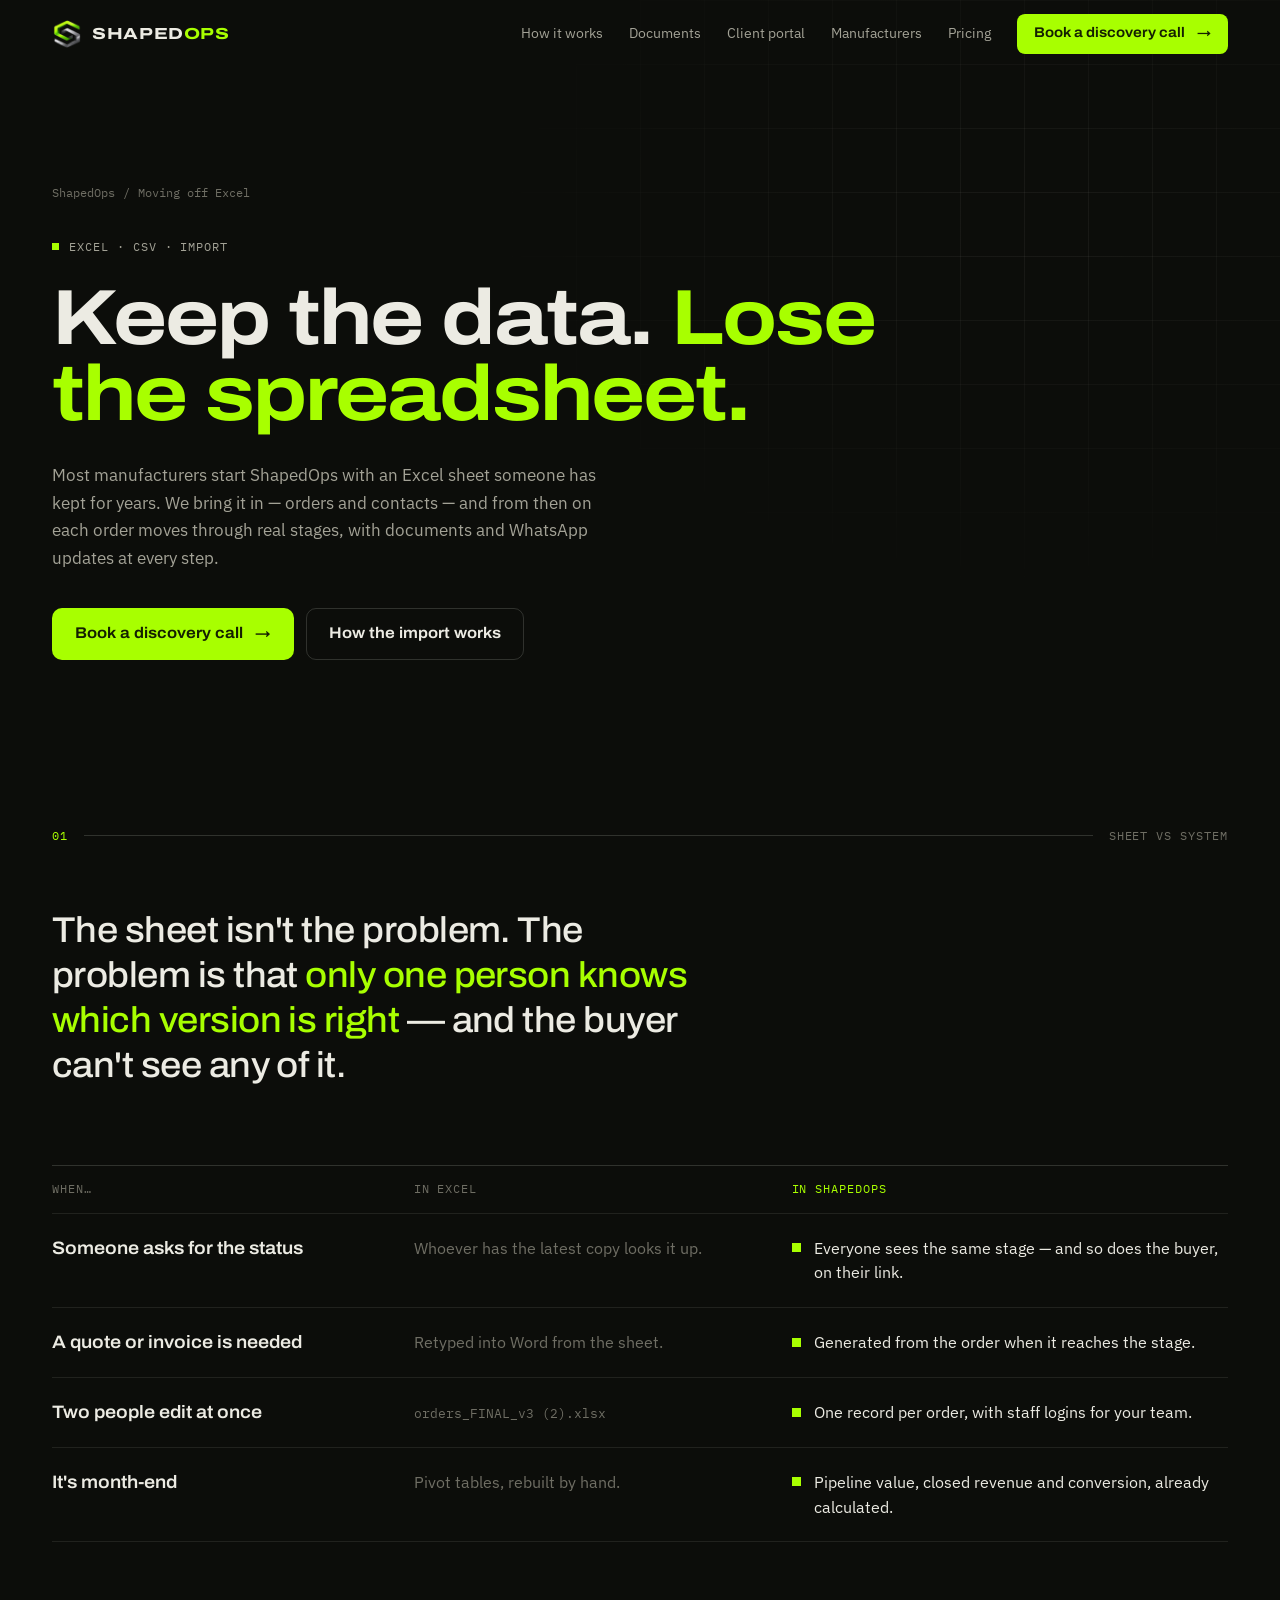
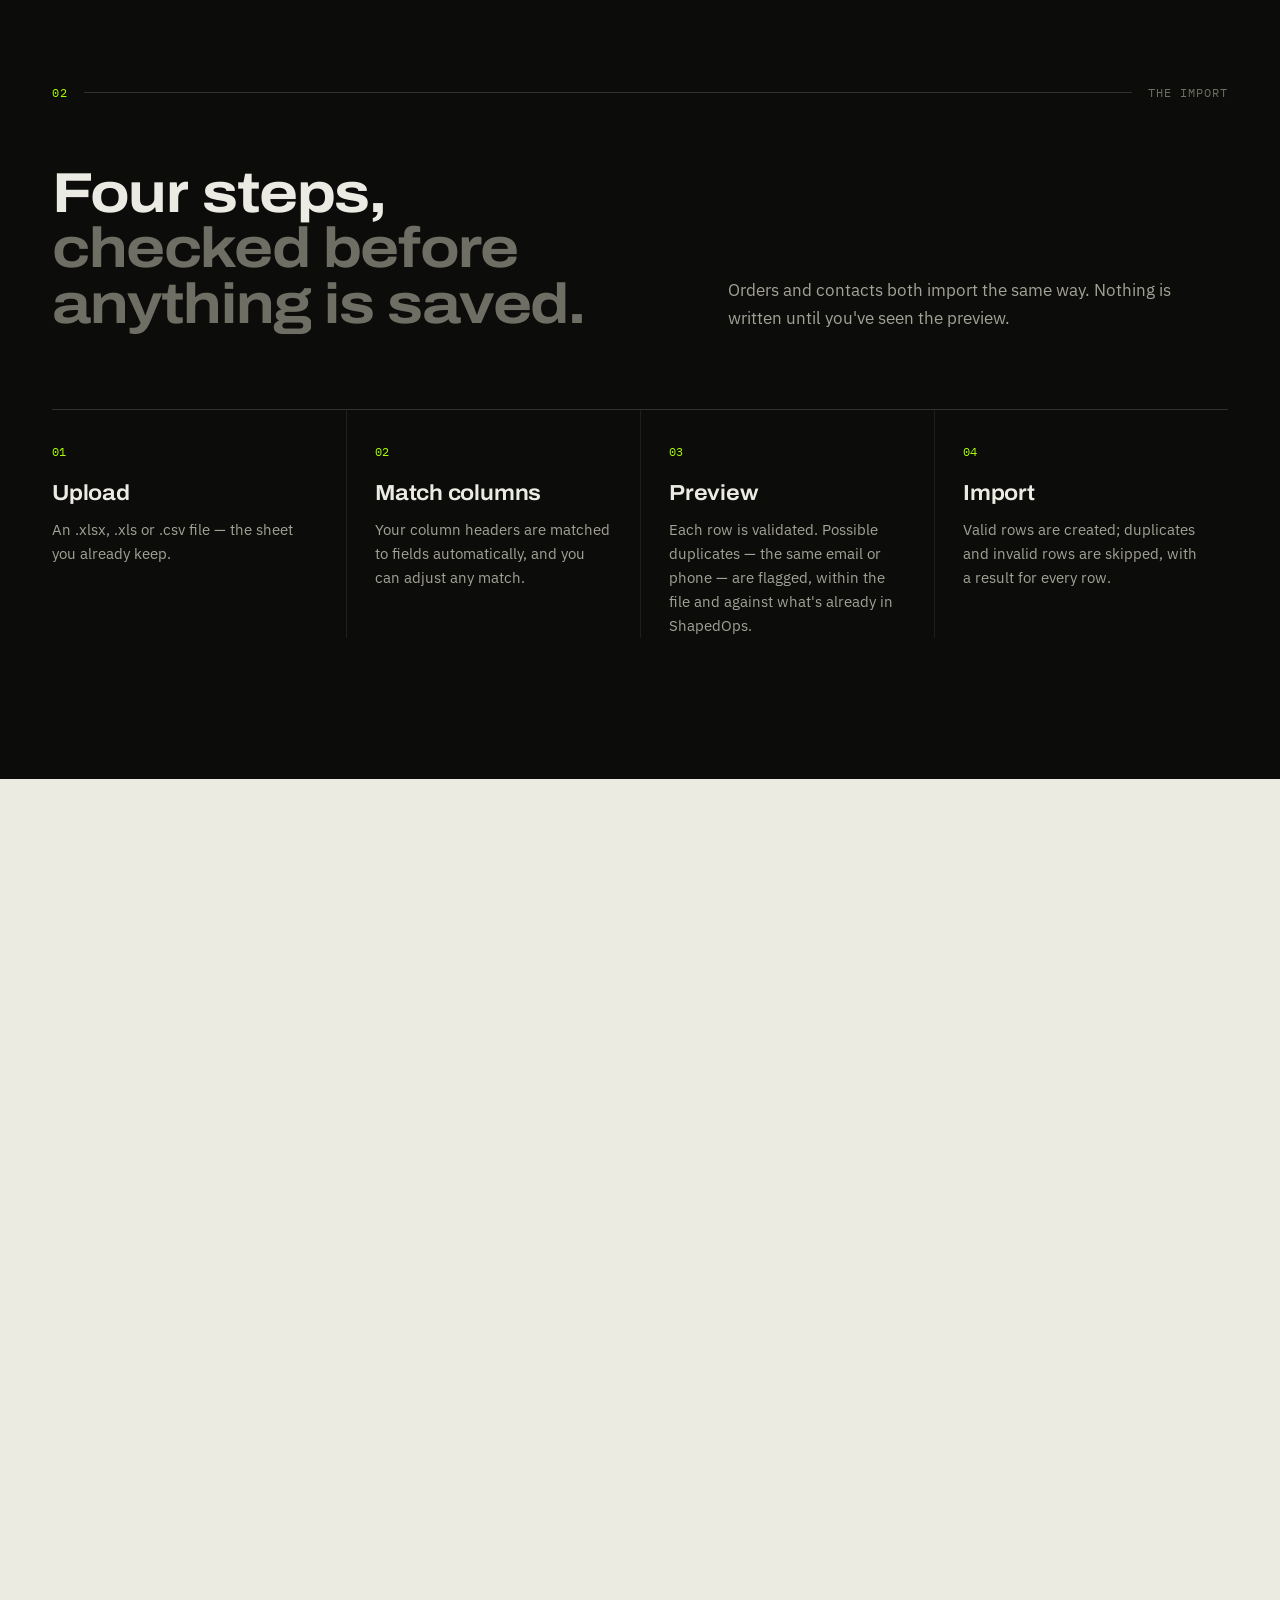
==== excel-order-tracking/index.html @ 148c75d2 "Add logistics, WhatsApp updates, payment reminders and Excel pages - Four new indexable pages built " ====
<!DOCTYPE html>
<html lang="en">
<head>
<meta charset="utf-8">
<meta name="viewport" content="width=device-width, initial-scale=1">
<title>Replace Your Excel Order Tracking Sheet | ShapedOps</title>
<meta name="description" content="Import your Excel or CSV order sheet: columns matched to fields, duplicates flagged before anything is saved, and every order tracked through to payment.">
<link rel="canonical" href="https://www.shapedops.com/excel-order-tracking">
<meta name="theme-color" content="#0c0d0a">
<meta property="og:site_name" content="ShapedOps">
<meta property="og:title" content="Keep the data. Lose the spreadsheet.">
<meta property="og:description" content="Import your Excel or CSV order sheet: columns matched to fields, duplicates flagged before anything is saved, and every order tracked through to payment.">
<meta property="og:image" content="https://www.shapedops.com/shapedops-og.jpg">
<meta property="og:image:width" content="1200">
<meta property="og:image:height" content="630">
<meta property="og:image:alt" content="ShapedOps: every order, enquiry to payment, on one line — a conveyor carrying orders through seven stages">
<meta property="og:url" content="https://www.shapedops.com/excel-order-tracking">
<meta property="og:type" content="website">
<meta name="twitter:card" content="summary_large_image">
<meta name="twitter:title" content="Keep the data. Lose the spreadsheet.">
<meta name="twitter:description" content="Import your Excel or CSV order sheet: columns matched to fields, duplicates flagged before anything is saved, and every order tracked through to payment.">
<meta name="twitter:image" content="https://www.shapedops.com/shapedops-og.jpg">
<link rel="icon" href="/shapedops-icon.png" type="image/png">
<link rel="apple-touch-icon" href="/shapedops-icon.png">

<script>document.documentElement.classList.add("js");setTimeout(function(){if(!window.__so)document.documentElement.classList.remove("js")},4000);</script>

<link rel="preconnect" href="https://fonts.googleapis.com">
<link rel="preconnect" href="https://fonts.gstatic.com" crossorigin>
<link rel="stylesheet" href="https://fonts.googleapis.com/css2?family=Archivo:wdth,wght@62..125,400..800&family=IBM+Plex+Mono:wght@400;500&family=IBM+Plex+Sans:wght@400;500;600&display=swap">
<link rel="stylesheet" href="/assets/css/site.css">

<script type="application/ld+json">
{
  "@context": "https://schema.org",
  "@graph": [
    {
      "@type": "BreadcrumbList",
      "itemListElement": [
        {
          "@type": "ListItem",
          "position": 1,
          "name": "ShapedOps",
          "item": "https://www.shapedops.com/"
        },
        {
          "@type": "ListItem",
          "position": 2,
          "name": "Moving off Excel",
          "item": "https://www.shapedops.com/excel-order-tracking"
        }
      ]
    },
    {
      "@type": "WebPage",
      "@id": "https://www.shapedops.com/excel-order-tracking#webpage",
      "url": "https://www.shapedops.com/excel-order-tracking",
      "name": "Replace Your Excel Order Tracking Sheet",
      "description": "Import your Excel or CSV order sheet: columns matched to fields, duplicates flagged before anything is saved, and every order tracked through to payment.",
      "about": {
        "@id": "https://www.shapedops.com/#software"
      },
      "publisher": {
        "@id": "https://www.ashlyticss.com/#organization"
      }
    },
    {
      "@type": "FAQPage",
      "@id": "https://www.shapedops.com/excel-order-tracking#faq",
      "mainEntity": [
        {
          "@type": "Question",
          "name": "Which file types can we import?",
          "acceptedAnswer": {
            "@type": "Answer",
            "text": "Excel (.xlsx and .xls) and CSV files. Both orders and contacts can be imported."
          }
        },
        {
          "@type": "Question",
          "name": "What happens to duplicate rows?",
          "acceptedAnswer": {
            "@type": "Answer",
            "text": "Rows with the same email or phone number — within the file or as a record already in ShapedOps — are flagged in the preview and skipped on import, so you start clean."
          }
        },
        {
          "@type": "Question",
          "name": "Do our column names have to match?",
          "acceptedAnswer": {
            "@type": "Answer",
            "text": "No. Column headers are matched to fields automatically where they line up, and you can change any match before previewing."
          }
        },
        {
          "@type": "Question",
          "name": "Can we still use Excel for anything?",
          "acceptedAnswer": {
            "@type": "Answer",
            "text": "Yes. ShapedOps isn't an accounting package, so your books can stay where they are, and owners can export data whenever they need it."
          }
        },
        {
          "@type": "Question",
          "name": "Who does the import?",
          "acceptedAnswer": {
            "@type": "Answer",
            "text": "We do it with you during implementation, along with setting up your stages, letterhead and custom fields."
          }
        }
      ]
    }
  ]
}
</script>

<script defer src="/assets/js/site.js"></script>
</head>
<body>
<a class="skip-link" href="#main">Skip to content</a>

<header class="site-header" id="top">
  <div class="wrap">
    <a class="brand" href="/" aria-label="ShapedOps home">
      <img src="/shapedops-icon.png" alt="" width="30" height="30">
      <span class="brand-word">SHAPED<b>OPS</b></span>
    </a>
    <nav class="nav" aria-label="Primary">
      <a href="/#flow">How it works</a>
      <a href="/#documents">Documents</a>
      <a href="/#clients" class="nav-hide-md">Client portal</a>
      <a href="/manufacturers">Manufacturers</a>
      <a href="/#pricing">Pricing</a>
      <a class="btn btn-sm" href="/#access">Book a discovery call <span class="arr" aria-hidden="true">→</span></a>
    </nav>
    <button class="menu-btn" type="button" aria-label="Open menu" aria-expanded="false" aria-controls="mobile-menu"><span></span><span></span><span></span></button>
  </div>
</header>
<nav class="mobile-menu" id="mobile-menu" aria-label="Mobile">
  <a href="/#flow">How it works</a>
  <a href="/#documents">Documents</a>
  <a href="/#clients">Client portal</a>
  <a href="/manufacturers">Manufacturers</a>
  <a href="/#pricing">Pricing</a>
  <a class="btn" href="/#access">Book a discovery call <span class="arr" aria-hidden="true">→</span></a>
</nav>

<main id="main">

<section class="page-hero" aria-labelledby="p-title">
  <div class="wrap">
    <nav class="crumbs" aria-label="Breadcrumb"><a href="/">ShapedOps</a><span aria-hidden="true">/</span>Moving off Excel</nav>
    <p class="kicker">Excel · CSV · import</p>
    <h1 id="p-title" class="split">Keep the data. <span class="mark">Lose the spreadsheet.</span></h1>
    <p class="lede reveal d1">Most manufacturers start ShapedOps with an Excel sheet someone has kept for years. We bring it in — orders and contacts — and from then on each order moves through real stages, with documents and WhatsApp updates at every step.</p>
    <div class="hero-ctas reveal d2">
      <a class="btn" href="/#access">Book a discovery call <span class="arr" aria-hidden="true">→</span></a>
      <a class="btn btn-ghost" href="#import">How the import works</a>
    </div>
  </div>
</section>

<section class="section" aria-labelledby="p-cmp" style="padding-top:clamp(40px,6vw,80px)">
  <div class="wrap">
    <div class="sec-label"><span class="n">01</span><span class="rule"></span><span class="tag">Sheet vs system</span></div>
    <h2 id="p-cmp" class="sr-only">An Excel order sheet compared with ShapedOps</h2>
    <p class="quote-pain reveal">The sheet isn't the problem. The problem is that <em>only one person knows which version is right</em> — and the buyer can't see any of it.</p>
    <div class="compare" role="table" aria-label="Excel compared with ShapedOps">
      <div class="cmp-row cmp-head" role="row"><span role="columnheader">When…</span><span role="columnheader">In Excel</span><span role="columnheader">In ShapedOps</span></div>
      <div class="cmp-row reveal" role="row"><b role="rowheader">Someone asks for the status</b><span role="cell">Whoever has the latest copy looks it up.</span><span role="cell">Everyone sees the same stage — and so does the buyer, on their link.</span></div>
      <div class="cmp-row reveal" role="row"><b role="rowheader">A quote or invoice is needed</b><span role="cell">Retyped into Word from the sheet.</span><span role="cell">Generated from the order when it reaches the stage.</span></div>
      <div class="cmp-row reveal" role="row"><b role="rowheader">Two people edit at once</b><span role="cell"><em>orders_FINAL_v3 (2).xlsx</em></span><span role="cell">One record per order, with staff logins for your team.</span></div>
      <div class="cmp-row reveal" role="row"><b role="rowheader">It's month-end</b><span role="cell">Pivot tables, rebuilt by hand.</span><span role="cell">Pipeline value, closed revenue and conversion, already calculated.</span></div>
    </div>
  </div>
</section>

<section class="section defer-render" id="import" aria-labelledby="p-import" style="padding-top:0">
  <div class="wrap">
    <div class="sec-label"><span class="n">02</span><span class="rule"></span><span class="tag">The import</span></div>
    <div class="section-head">
      <h2 id="p-import" class="split">Four steps, <span class="soft">checked before anything is saved.</span></h2>
      <p class="lede reveal">Orders and contacts both import the same way. Nothing is written until you've seen the preview.</p>
    </div>
    <div class="steps4">
      <div class="step4 reveal"><span class="n">01</span><h3>Upload</h3><p>An .xlsx, .xls or .csv file — the sheet you already keep.</p></div>
      <div class="step4 reveal d1"><span class="n">02</span><h3>Match columns</h3><p>Your column headers are matched to fields automatically, and you can adjust any match.</p></div>
      <div class="step4 reveal d2"><span class="n">03</span><h3>Preview</h3><p>Each row is validated. Possible duplicates — the same email or phone — are flagged, within the file and against what's already in ShapedOps.</p></div>
      <div class="step4 reveal d3"><span class="n">04</span><h3>Import</h3><p>Valid rows are created; duplicates and invalid rows are skipped, with a result for every row.</p></div>
    </div>
  </div>
</section>

<section class="section paper defer-render" aria-labelledby="p-after">
  <div class="wrap">
    <div class="sec-label"><span class="n">03</span><span class="rule"></span><span class="tag">After the import</span></div>
    <div class="section-head">
      <h2 id="p-after" class="split">Your columns become fields. <span class="soft">Your rows become orders.</span></h2>
      <p class="lede reveal">Whatever your sheet tracked that ShapedOps doesn't have out of the box becomes a custom field, set up with you during implementation.</p>
    </div>
    <div class="record-grid">
      <div class="reveal">
        <p class="kicker">Columns that become fields</p>
        <div class="chips paper-chips">
          <span class="chip">Heat no.</span><span class="chip">Material grade</span><span class="chip">Drawing rev.</span>
          <span class="chip">Buyer PO no.</span><span class="chip">Transporter</span><span class="chip">Vehicle no.</span>
        </div>
        <p class="doc-note">Examples from manufacturing sheets. <a class="link-arrow" href="/manufacturers">ShapedOps for manufacturers <span aria-hidden="true">→</span></a></p>
      </div>
      <div class="reveal d1">
        <p class="kicker">What each order gets</p>
        <ul class="doclist">
          <li><b>A stage</b><span>enquiry to payment</span></li>
          <li><b>Documents</b><span>issued at the right stage</span></li>
          <li><b>WhatsApp updates</b><span>to your buyer</span></li>
          <li><b>A tracking link</b><span>no app, no login</span></li>
        </ul>
      </div>
    </div>
  </div>
</section>

<!-- FAQ -->
<section class="section defer-render" id="faq" aria-labelledby="p-faq" style="padding-top:0">
  <div class="wrap">
    <div class="sec-label"><span class="n">04</span><span class="rule"></span><span class="tag">Questions</span></div>
    <div class="section-head">
      <h2 id="p-faq" class="split">Questions about moving off Excel.</h2>
      <p class="lede reveal">Something else? Message us on WhatsApp at +91 90998 67128.</p>
    </div>
    <div class="faq">
      <details><summary>Which file types can we import?<span class="pm" aria-hidden="true"></span></summary><div class="ans">Excel (.xlsx and .xls) and CSV files. Both orders and contacts can be imported.</div></details>
      <details><summary>What happens to duplicate rows?<span class="pm" aria-hidden="true"></span></summary><div class="ans">Rows with the same email or phone number — within the file or as a record already in ShapedOps — are flagged in the preview and skipped on import, so you start clean.</div></details>
      <details><summary>Do our column names have to match?<span class="pm" aria-hidden="true"></span></summary><div class="ans">No. Column headers are matched to fields automatically where they line up, and you can change any match before previewing.</div></details>
      <details><summary>Can we still use Excel for anything?<span class="pm" aria-hidden="true"></span></summary><div class="ans">Yes. ShapedOps isn't an accounting package, so your books can stay where they are, and owners can export data whenever they need it.</div></details>
      <details><summary>Who does the import?<span class="pm" aria-hidden="true"></span></summary><div class="ans">We do it with you during implementation, along with setting up your stages, letterhead and custom fields.</div></details>
    </div>
  </div>
</section>

<section class="section defer-render" aria-labelledby="p-cta" style="padding-top:0">
  <div class="wrap">
    <div class="cta-band reveal">
      <div>
        <p class="kicker">Early access</p>
        <h2 id="p-cta">Tell us how your orders <span class="mark">run today.</span></h2>
        <p class="body-muted">A discovery call, then a written proposal and fixed quote within 2–3 business days. Priced as an implementation, not per seat.</p>
      </div>
      <div class="cta-band-actions">
        <a class="btn" href="/#access">Book a discovery call <span class="arr" aria-hidden="true">→</span></a>
        <a class="btn btn-ghost" href="/#get-quote">Get a quote</a>
        <a class="link-arrow" href="https://wa.me/919099867128" target="_blank" rel="noopener noreferrer">WhatsApp +91 90998 67128 <span aria-hidden="true">↗</span></a>
      </div>
    </div>
  </div>
</section>

</main>

<footer class="site-footer defer-render">
  <div class="wrap">
    <div class="foot-grid">
      <div class="foot-about">
        <a class="brand" href="/" aria-label="ShapedOps home"><img src="/shapedops-icon.png" alt="" width="30" height="30"><span class="brand-word">SHAPED<b>OPS</b></span></a>
        <p>The order-to-cash system for manufacturers, foundries and traders. Built and run by Ashlyticss in Ahmedabad.</p>
      </div>
      <div>
        <h4>Product</h4>
        <ul>
          <li><a href="/#flow">How an order moves</a></li>
          <li><a href="/#documents">Documents</a></li>
          <li><a href="/#clients">Client portal</a></li>
          <li><a href="/#pricing">Pricing</a></li>
          <li><a href="/#faq">FAQ</a></li>
        </ul>
      </div>
      <div>
        <h4>Solutions</h4>
        <ul>
          <li><a href="/whatsapp-order-updates">WhatsApp order updates</a></li>
          <li><a href="/payment-reminders">Payment reminders</a></li>
          <li><a href="/excel-order-tracking">Moving off Excel</a></li>
        </ul>
      </div>
      <div>
        <h4>Industries</h4>
        <ul>
          <li><a href="/manufacturers">Manufacturers &amp; foundries</a></li>
          <li><a href="/manufacturers">Machine shops &amp; fabricators</a></li>
          <li><a href="/logistics">Logistics &amp; freight</a></li>
        </ul>
      </div>
      <div>
        <h4>Contact</h4>
        <ul>
          <li><a href="https://wa.me/919099867128" target="_blank" rel="noopener noreferrer">WhatsApp +91 90998 67128</a></li>
          <li><a href="mailto:ashlyticss@gmail.com">ashlyticss@gmail.com</a></li>
          <li><a href="https://www.linkedin.com/company/ashlyticss/" target="_blank" rel="noopener noreferrer">LinkedIn</a></li>
          <li><a href="https://www.instagram.com/ashlytics.co" target="_blank" rel="noopener noreferrer">Instagram</a></li>
        </ul>
      </div>
    </div>
    <div class="foot-bottom">
      <span>© 2026 ShapedOps by Ashlyticss · Ahmedabad, Gujarat, India</span>
      <a href="https://www.ashlyticss.com" target="_blank" rel="noopener">Powered by Ashlyticss ↗</a>
    </div>
  </div>
</footer>
</body>
</html>
---- assets/css/site.css ----
/* ShapedOps — shared stylesheet (home + manufacturers + 404) */

:root {
  --ink: #0c0d0a;
  --ink-1: #111310;
  --ink-2: #171914;
  --ink-3: #20231c;
  --line: rgba(236, 238, 226, 0.09);
  --line-2: rgba(236, 238, 226, 0.16);
  --text: #ecebe3;
  --muted: #a3a296;
  --faint: #6f6e64;

  --lime: #a8ff00;
  --lime-2: #c6ff5c;
  --lime-deep: #5c7a00;
  --lime-ink: #142000;
  --lime-wash: rgba(168, 255, 0, 0.08);

  --paper: #ecebe2;
  --paper-2: #e1dfd3;
  --paper-3: #d4d1c3;
  --paper-ink: #17180f;
  --paper-muted: #5c5b50;
  --paper-line: rgba(23, 24, 15, 0.12);

  --kraft: #b99a6b;
  --warn: #ff8f6b;

  --wa-bg: #0b141a;
  --wa-bar: #1f2c34;
  --wa-in: #202c33;
  --wa-out: #005c4b;
  --wa-tick: #53bdeb;

  --f-display: "Archivo", "Helvetica Neue", Arial, sans-serif;
  --f-body: "IBM Plex Sans", "Helvetica Neue", Arial, sans-serif;
  --f-mono: "IBM Plex Mono", ui-monospace, "SFMono-Regular", Menlo, monospace;

  --ease: cubic-bezier(0.2, 0.7, 0.1, 1);
  --ease-out: cubic-bezier(0.16, 1, 0.3, 1);
  --radius: 14px;
  --wrap: 1240px;
  --gutter: 32px;
  --header-h: 68px;
}

*, *::before, *::after { box-sizing: border-box; }

html {
  -webkit-text-size-adjust: 100%;
  scroll-padding-top: calc(var(--header-h) + 16px);
}
@media (prefers-reduced-motion: no-preference) {
  /* enabled after load (site.js) so deep links jump instead of gliding
     through every scroll-driven scene on the way down */
  html.smooth { scroll-behavior: smooth; }
}

body {
  margin: 0;
  background: var(--ink);
  color: var(--text);
  font-family: var(--f-body);
  font-size: 16px;
  line-height: 1.6;
  -webkit-font-smoothing: antialiased;
  -moz-osx-font-smoothing: grayscale;
  overflow-x: hidden;
}

img, svg, canvas { display: block; max-width: 100%; }
a { color: inherit; text-decoration: none; }
button { font: inherit; color: inherit; }
::selection { background: var(--lime); color: var(--lime-ink); }

:focus-visible { outline: 2px solid var(--lime); outline-offset: 3px; border-radius: 4px; }

.sr-only {
  position: absolute; width: 1px; height: 1px; padding: 0; margin: -1px;
  overflow: hidden; clip: rect(0 0 0 0); white-space: nowrap; border: 0;
}

.skip-link {
  position: absolute; left: 16px; top: -60px; z-index: 200;
  background: var(--lime); color: var(--lime-ink); padding: 10px 16px; border-radius: 8px;
  font-weight: 600; transition: top 0.2s ease;
}
.skip-link:focus { top: 12px; }

.wrap { max-width: var(--wrap); margin: 0 auto; padding: 0 var(--gutter); }

/* ---------------------------------------------------------------- type */

.display, h1, h2 {
  font-family: var(--f-display);
  font-stretch: 116%;
  font-weight: 700;
  letter-spacing: -0.025em;
  line-height: 0.98;
  margin: 0;
  text-wrap: balance;
}
h1 { font-size: clamp(42px, 6.1vw, 88px); }
h2 { font-size: clamp(34px, 4.4vw, 62px); }
h3 {
  font-family: var(--f-display);
  font-stretch: 108%;
  font-weight: 650;
  font-size: clamp(20px, 1.7vw, 24px);
  letter-spacing: -0.01em;
  line-height: 1.15;
  margin: 0;
}
h1 .soft, h2 .soft { color: var(--faint); }
h1 .mark, h2 .mark { color: var(--lime); }

p { margin: 0; }
.lede { font-size: clamp(17px, 1.35vw, 20px); line-height: 1.6; color: var(--muted); max-width: 58ch; }
.body-muted { color: var(--muted); }

.mono, .kicker {
  font-family: var(--f-mono);
  font-size: 12px;
  letter-spacing: 0.08em;
  text-transform: uppercase;
}
.kicker { display: inline-flex; align-items: center; gap: 10px; color: var(--muted); }
.kicker::before { content: ""; width: 7px; height: 7px; background: var(--lime); flex: none; }

/* spec-sheet section label: 02 ─── HOW AN ORDER MOVES */
.sec-label {
  display: grid;
  grid-template-columns: auto 1fr auto;
  align-items: center;
  gap: 16px;
  font-family: var(--f-mono);
  font-size: 12px;
  letter-spacing: 0.08em;
  text-transform: uppercase;
  color: var(--muted);
  margin-bottom: clamp(36px, 5vw, 64px);
}
.sec-label .n { color: var(--lime); }
.sec-label .rule { height: 1px; background: var(--line-2); }
.sec-label .tag { color: var(--faint); }

/* ------------------------------------------------------------- buttons */

.btn {
  --bg: var(--lime);
  --fg: var(--lime-ink);
  position: relative;
  display: inline-flex; align-items: center; gap: 12px;
  height: 52px; padding: 0 22px;
  border-radius: 10px;
  border: 1px solid transparent;
  background: var(--bg); color: var(--fg);
  font-family: var(--f-display); font-stretch: 108%; font-weight: 650; font-size: 15.5px; letter-spacing: 0;
  cursor: pointer; white-space: nowrap;
  transition: transform 0.35s var(--ease-out), background 0.25s ease, border-color 0.25s ease, color 0.25s ease;
}
.btn .arr { display: inline-block; transition: transform 0.35s var(--ease-out); }
.btn:hover .arr { transform: translateX(4px); }
.btn:hover { background: var(--lime-2); }
.btn:active { transform: translateY(1px); }
.btn[disabled] { opacity: 0.6; cursor: progress; }

.btn-ghost {
  --bg: transparent; --fg: var(--text);
  border-color: var(--line-2);
}
.btn-ghost:hover { background: rgba(236, 238, 226, 0.05); border-color: rgba(236, 238, 226, 0.3); }

.btn-sm { height: 40px; padding: 0 16px; font-size: 14px; border-radius: 8px; }

.link-arrow {
  display: inline-flex; align-items: center; gap: 8px;
  font-family: var(--f-mono); font-size: 13px; letter-spacing: 0.02em; color: var(--lime-2);
  border-bottom: 1px solid rgba(198, 255, 92, 0.35); padding-bottom: 3px;
  transition: border-color 0.25s ease, gap 0.3s var(--ease-out);
}
.link-arrow:hover { border-color: var(--lime); gap: 12px; }

/* -------------------------------------------------------------- header */

.site-header {
  position: fixed; inset: 0 0 auto 0; z-index: 100;
  height: var(--header-h);
  transition: background 0.35s ease, border-color 0.35s ease, backdrop-filter 0.35s ease;
  border-bottom: 1px solid transparent;
}
.site-header.scrolled {
  background: rgba(12, 13, 10, 0.78);
  -webkit-backdrop-filter: saturate(140%) blur(14px);
  backdrop-filter: saturate(140%) blur(14px);
  border-color: var(--line);
}
.site-header .wrap { height: 100%; display: flex; align-items: center; gap: 28px; }

.brand { display: inline-flex; align-items: center; gap: 10px; flex: none; }
.brand img { width: 30px; height: 30px; }
.brand-word {
  font-family: var(--f-display); font-stretch: 125%; font-weight: 750; font-size: 16px; letter-spacing: 0.04em;
}
.brand-word b { font-weight: 750; color: var(--lime); }

.nav { display: flex; align-items: center; gap: 26px; margin-left: auto; }
.nav a:not(.btn) {
  font-size: 14px; color: var(--muted); transition: color 0.2s ease; position: relative;
}
.nav a:not(.btn):hover, .nav a:not(.btn)[aria-current="page"] { color: var(--text); }

.menu-btn {
  display: none; margin-left: auto;
  width: 44px; height: 44px; border-radius: 10px; border: 1px solid var(--line-2);
  background: transparent; cursor: pointer; position: relative;
}
.menu-btn span {
  position: absolute; left: 12px; right: 12px; height: 1.5px; background: var(--text);
  transition: transform 0.35s var(--ease-out), opacity 0.2s ease;
}
.menu-btn span:nth-child(1) { top: 16px; }
.menu-btn span:nth-child(2) { top: 21px; }
.menu-btn span:nth-child(3) { top: 26px; }
.menu-open .menu-btn span:nth-child(1) { transform: translateY(5px) rotate(45deg); }
.menu-open .menu-btn span:nth-child(2) { opacity: 0; }
.menu-open .menu-btn span:nth-child(3) { transform: translateY(-5px) rotate(-45deg); }

.mobile-menu {
  position: fixed; inset: var(--header-h) 0 0 0; z-index: 99;
  background: var(--ink);
  padding: 28px var(--gutter) 40px;
  display: flex; flex-direction: column; gap: 4px;
  opacity: 0; visibility: hidden; transform: translateY(-8px);
  transition: opacity 0.3s ease, transform 0.4s var(--ease-out), visibility 0s linear 0.4s;
}
.menu-open .mobile-menu { opacity: 1; visibility: visible; transform: none; transition-delay: 0s; }
.mobile-menu a:not(.btn) {
  font-family: var(--f-display); font-stretch: 112%; font-weight: 650; font-size: 30px;
  padding: 12px 0; border-bottom: 1px solid var(--line);
}
.mobile-menu .btn { margin-top: 28px; justify-content: center; }
.menu-open { overflow: hidden; }

/* ---------------------------------------------------------------- hero */

.hero {
  position: relative;
  min-height: max(760px, 100svh);
  padding-top: calc(var(--header-h) + clamp(40px, 7vh, 88px));
  overflow: hidden;
  isolation: isolate;
}
.hero-canvas {
  position: absolute; inset: 0; z-index: -1;
  width: 100%; height: 100%;
  opacity: 0; transition: opacity 1.4s ease;
}
.hero-canvas.ready { opacity: 1; }
/* drafting grid behind the scene */
.hero::before {
  content: ""; position: absolute; inset: 0; z-index: -2;
  background-image:
    linear-gradient(var(--line) 1px, transparent 1px),
    linear-gradient(90deg, var(--line) 1px, transparent 1px);
  background-size: 64px 64px;
  -webkit-mask-image: radial-gradient(ellipse 70% 60% at 70% 70%, #000 10%, transparent 75%);
  mask-image: radial-gradient(ellipse 70% 60% at 70% 70%, #000 10%, transparent 75%);
  opacity: 0.55;
}
/* legibility scrim: left + bottom fade into page */
.hero::after {
  content: ""; position: absolute; inset: 0; z-index: -1; pointer-events: none;
  background:
    linear-gradient(90deg, rgba(12,13,10,0.92) 0%, rgba(12,13,10,0.55) 34%, rgba(12,13,10,0) 58%),
    linear-gradient(0deg, var(--ink) 0%, rgba(12,13,10,0) 22%);
}
.hero-copy { position: relative; max-width: 700px; padding-bottom: 150px; }
.hero h1 { font-size: clamp(42px, 5.1vw, 76px); }
.hero .kicker { margin-bottom: 28px; }
.hero h1 { margin-bottom: 28px; }
.hero .lede { margin-bottom: 38px; max-width: 50ch; }
.hero-ctas { display: flex; flex-wrap: wrap; gap: 12px; }
.hero-meta {
  margin-top: 30px; display: flex; flex-wrap: wrap; gap: 8px 22px;
  font-family: var(--f-mono); font-size: 12px; color: var(--faint); letter-spacing: 0.04em;
}
.hero-meta span { display: inline-flex; align-items: center; gap: 8px; }
.hero-meta span::before { content: ""; width: 5px; height: 5px; border-radius: 50%; background: var(--lime); box-shadow: 0 0 0 3px rgba(168,255,0,0.14); }

/* stage legend pinned to hero bottom — mirrors the 3D stations */
.hero-legend {
  position: absolute; left: 0; right: 0; bottom: 28px;
}
.hero-legend ol {
  list-style: none; margin: 0; padding: 18px 0 0;
  display: grid; grid-template-columns: repeat(7, 1fr); gap: 12px;
  border-top: 1px solid var(--line);
}
.hero-legend li { font-family: var(--f-mono); font-size: 11px; letter-spacing: 0.06em; text-transform: uppercase; color: var(--faint); transition: color 0.4s ease; }
.hero-legend li b { display: block; color: var(--muted); font-weight: 500; margin-bottom: 4px; transition: color 0.4s ease; }
.hero-legend li.hit, .hero-legend li.hit b { color: var(--lime); }
.hero-legend .doc-flag { color: var(--lime-deep); }

.no-webgl .hero-canvas { display: none; }
.hero.gl-ready::before { opacity: 0; transition: opacity 1.2s ease; }

/* ------------------------------------------------------------ sections */

.section { position: relative; padding: clamp(96px, 11vw, 160px) 0; }
/* Sections below the hero skip layout and paint until they come near the
   screen, which keeps the first load light on phones. Not used on the pinned
   scroll scenes (#today, #documents), whose pieces need to paint outside
   their box. "auto" remembers each section's real height once rendered. */
.defer-render { content-visibility: auto; contain-intrinsic-size: auto 1400px; }
.section-tight { padding: clamp(72px, 8vw, 112px) 0; }
.section-head { display: grid; grid-template-columns: 1.1fr 0.9fr; gap: clamp(28px, 5vw, 80px); align-items: end; margin-bottom: clamp(48px, 6vw, 88px); }
.section-head .lede { justify-self: end; }

/* ------------------------------------------------- today: scattered → one */

.scatter { height: 260vh; padding: 0; }
.scatter-stick { position: sticky; top: 0; height: 100vh; display: flex; align-items: center; overflow: hidden; }
.scatter-stick > .wrap, .docs-stick > .wrap { width: 100%; }
.scatter-grid { display: grid; grid-template-columns: 0.9fr 1.1fr; gap: 40px; align-items: center; width: 100%; }
.scatter-copy { position: relative; min-height: 360px; }
.scatter-copy .state { position: absolute; inset: 0 0 auto 0; transition: opacity 0.6s ease, transform 0.7s var(--ease-out); }
.scatter-copy .state.after { opacity: 0; transform: translateY(18px); pointer-events: none; }
.scatter.is-after .scatter-copy .state.before { opacity: 0; transform: translateY(-18px); pointer-events: none; }
.scatter.is-after .scatter-copy .state.after { opacity: 1; transform: none; pointer-events: auto; }
.scatter-copy h2 { margin: 18px 0 22px; }
.scatter-copy ul { list-style: none; padding: 0; margin: 26px 0 0; display: grid; gap: 10px; }
.scatter-copy li { display: grid; grid-template-columns: 34px 1fr; font-size: 15.5px; color: var(--muted); }
.scatter-copy li span { font-family: var(--f-mono); font-size: 12px; color: var(--faint); padding-top: 3px; }

.scatter-stage { position: relative; height: min(620px, 72vh); perspective: 1400px; perspective-origin: 50% 40%; }
.scatter-stage .piece {
  position: absolute; left: 50%; top: 50%;
  transform-style: preserve-3d;
  will-change: transform, opacity;
  box-shadow: 0 30px 60px -20px rgba(0,0,0,0.65), 0 2px 0 rgba(255,255,255,0.02) inset;
}

/* register page */
.p-register {
  width: 300px; height: 360px; margin: -180px 0 0 -150px;
  background:
    repeating-linear-gradient(0deg, transparent 0 27px, rgba(40,90,170,0.28) 27px 28px),
    #eeeadb;
  border-radius: 3px; padding: 22px 20px 20px 46px; color: #203a78;
  font-family: var(--f-mono); font-size: 12.5px; line-height: 28px;
}
.p-register::before { content: ""; position: absolute; top: 0; bottom: 0; left: 34px; width: 1px; background: rgba(200,60,60,0.55); }
.p-register .rh { font-weight: 500; color: #1a2c5c; border-bottom: 1.5px solid rgba(32,58,120,0.4); margin-bottom: 0; }
.p-register s { color: rgba(32,58,120,0.55); }
.p-register em { font-style: normal; color: #b0302a; }

/* excel */
.p-excel { width: 340px; margin: -110px 0 0 -170px; background: #fff; border-radius: 4px; overflow: hidden; font-family: Calibri, "Segoe UI", Arial, sans-serif; font-size: 12px; color: #222; }
.p-excel .xl-bar { background: #1d6f42; color: #fff; padding: 6px 10px; font-size: 11px; display: flex; justify-content: space-between; }
.p-excel table { width: 100%; border-collapse: collapse; }
.p-excel th, .p-excel td { border: 1px solid #d9d9d9; padding: 5px 7px; text-align: left; white-space: nowrap; }
.p-excel th { background: #f2f2f2; font-weight: 600; color: #444; }
.p-excel td.red { background: #ffc7ce; color: #9c0006; }
.p-excel td.yel { background: #ffeb9c; color: #9c5700; }

/* whatsapp group */
.p-wa { width: 272px; margin: -170px 0 0 -136px; background: var(--wa-bg); border-radius: 14px; overflow: hidden; font-size: 12.5px; color: #e9edef; }
.p-wa .wa-head { background: var(--wa-bar); padding: 10px 12px; display: flex; gap: 10px; align-items: center; }
.p-wa .wa-av { width: 30px; height: 30px; border-radius: 50%; background: #3b4a54; display: grid; place-items: center; font-size: 11px; color: #cfd8dc; }
.p-wa .wa-name { font-weight: 600; font-size: 13px; }
.p-wa .wa-sub { font-size: 11px; color: #8696a0; }
.p-wa .wa-body { padding: 10px; display: grid; gap: 6px; }
.p-wa .m { max-width: 82%; padding: 6px 9px 5px; border-radius: 8px; background: var(--wa-in); line-height: 1.35; }
.p-wa .m i { display: block; font-style: normal; font-size: 11px; font-weight: 600; margin-bottom: 1px; }
.p-wa .m.me { justify-self: end; background: var(--wa-out); }
.p-wa .m .t { display: block; text-align: right; font-size: 10px; color: rgba(233,237,239,0.55); margin-top: 1px; }

/* sticky note */
.p-note { width: 180px; height: 170px; margin: -85px 0 0 -90px; background: #f5dd62; color: #3a2f05; padding: 18px 16px; font-family: "Segoe Print", "Bradley Hand", "Comic Sans MS", cursive; font-size: 16px; line-height: 1.35; border-radius: 2px; }

/* calculator tape / tally slip */
.p-slip { width: 190px; margin: -130px 0 0 -95px; background: #f7f6f0; color: #333; padding: 16px 14px 22px; font-family: var(--f-mono); font-size: 11.5px; line-height: 1.7; border-radius: 2px;
  -webkit-mask: linear-gradient(#000, #000) top / 100% calc(100% - 8px) no-repeat, radial-gradient(circle 5px at 50% 100%, transparent 98%, #000) bottom / 12px 8px repeat-x;
          mask: linear-gradient(#000, #000) top / 100% calc(100% - 8px) no-repeat, radial-gradient(circle 5px at 50% 100%, transparent 98%, #000) bottom / 12px 8px repeat-x; }
.p-slip .row { display: flex; justify-content: space-between; }
.p-slip hr { border: 0; border-top: 1px dashed #aaa; margin: 6px 0; }

/* the one ShapedOps order card that replaces everything */
.p-order {
  width: 380px; margin: -150px 0 0 -190px;
  background: var(--ink-2); border: 1px solid var(--line-2); border-radius: 16px;
  padding: 20px; color: var(--text);
  box-shadow: 0 40px 90px -30px rgba(0,0,0,0.8), 0 0 0 1px rgba(168,255,0,0.08), 0 0 60px -10px rgba(168,255,0,0.12);
}
.order-top { display: flex; justify-content: space-between; align-items: flex-start; gap: 12px; }
.order-id { font-family: var(--f-mono); font-size: 11.5px; color: var(--faint); letter-spacing: 0.04em; }
.order-client { font-family: var(--f-display); font-stretch: 108%; font-weight: 650; font-size: 19px; margin-top: 4px; }
.order-item { font-size: 13px; color: var(--muted); margin-top: 2px; }
.stage-pill { font-family: var(--f-mono); font-size: 11px; letter-spacing: 0.04em; padding: 5px 9px; border-radius: 999px; background: var(--lime-wash); color: var(--lime-2); border: 1px solid rgba(168,255,0,0.22); white-space: nowrap; }
.order-rail { display: grid; grid-template-columns: repeat(7, 1fr); gap: 4px; margin: 18px 0 16px; }
.order-rail i { height: 4px; border-radius: 2px; background: var(--ink-3); }
.order-rail i.on { background: var(--lime); }
.order-facts { display: grid; grid-template-columns: 1fr 1fr; gap: 10px 16px; font-size: 12.5px; }
.order-facts div { display: flex; justify-content: space-between; gap: 8px; border-top: 1px solid var(--line); padding-top: 8px; color: var(--muted); }
.order-facts b { color: var(--text); font-weight: 500; }
.order-facts .ok { color: var(--lime-2); }

/* ------------------------------------------------------------ flow story */

.flow-grid { display: grid; grid-template-columns: 0.82fr 1.18fr; gap: clamp(32px, 5vw, 84px); align-items: start; }
.flow-steps { list-style: none; margin: 0; padding: 0; counter-reset: s; }
.flow-step {
  min-height: 62vh;
  padding: 26px 0 0;
  border-top: 1px solid var(--line);
  display: grid; grid-template-columns: 56px 1fr; column-gap: 10px;
  opacity: 0.32;
  transition: opacity 0.5s ease;
}
.flow-step:last-child { min-height: 50vh; }
.flow-step.active { opacity: 1; }
.flow-step .num { font-family: var(--f-mono); font-size: 13px; color: var(--faint); padding-top: 6px; transition: color 0.4s ease; }
.flow-step.active .num { color: var(--lime); }
.flow-step h3 { font-size: clamp(24px, 2.3vw, 32px); margin-bottom: 14px; }
.flow-step p { color: var(--muted); font-size: 16px; max-width: 42ch; }
.flow-step .auto {
  margin-top: 18px; display: flex; flex-wrap: wrap; gap: 8px;
}
.flow-step .auto span {
  font-family: var(--f-mono); font-size: 11.5px; color: var(--lime-2); letter-spacing: 0.02em;
  border: 1px solid rgba(168,255,0,0.22); background: rgba(168,255,0,0.05); padding: 5px 9px; border-radius: 6px;
}

.flow-sticky { position: sticky; top: calc(var(--header-h) + 5vh); }

/* product window */
.app {
  position: relative;
  background: var(--ink-1);
  border: 1px solid var(--line-2);
  border-radius: 16px;
  overflow: hidden;
  box-shadow: 0 50px 120px -40px rgba(0,0,0,0.9), 0 0 0 1px rgba(0,0,0,0.4);
  font-size: 13px;
}
.app-bar { height: 40px; display: flex; align-items: center; gap: 8px; padding: 0 14px; border-bottom: 1px solid var(--line); background: var(--ink-2); }
.app-bar .dots { display: flex; gap: 6px; }
.app-bar .dots i { width: 10px; height: 10px; border-radius: 50%; background: var(--ink-3); }
.app-bar .crumb { margin-left: 10px; font-family: var(--f-mono); font-size: 11.5px; color: var(--faint); }
.app-bar .crumb b { color: var(--muted); font-weight: 500; }
.app-body { display: grid; grid-template-columns: 52px 1fr; min-height: 470px; }
.app-side { border-right: 1px solid var(--line); padding: 14px 0; display: flex; flex-direction: column; align-items: center; gap: 14px; }
.app-side i { width: 22px; height: 22px; border-radius: 6px; background: var(--ink-3); }
.app-side i.on { background: rgba(168,255,0,0.18); box-shadow: inset 0 0 0 1px rgba(168,255,0,0.35); }
.app-main { padding: 20px 22px 22px; display: grid; gap: 18px; align-content: start; }

.deal-head { display: flex; justify-content: space-between; align-items: flex-start; gap: 14px; }
.deal-title { font-family: var(--f-display); font-stretch: 108%; font-weight: 650; font-size: 20px; line-height: 1.2; }
.deal-sub { color: var(--muted); font-size: 12.5px; margin-top: 4px; }
.deal-amt { font-family: var(--f-mono); font-size: 15px; color: var(--text); text-align: right; }
.deal-amt small { display: block; font-size: 11px; color: var(--faint); margin-top: 2px; }

.rail { position: relative; }
.rail-track { display: grid; grid-template-columns: repeat(7, 1fr); gap: 4px; }
.rail-track .seg { height: 6px; border-radius: 3px; background: var(--ink-3); position: relative; overflow: hidden; }
.rail-track .seg::after { content: ""; position: absolute; inset: 0; background: var(--lime); transform: scaleX(0); transform-origin: left; transition: transform 0.6s var(--ease-out); }
.rail-track .seg.done::after { transform: scaleX(1); }
.rail-labels { display: grid; grid-template-columns: repeat(7, 1fr); gap: 4px; margin-top: 8px; }
.rail-labels span { font-family: var(--f-mono); font-size: 9.5px; letter-spacing: 0.02em; color: var(--faint); line-height: 1.3; transition: color 0.4s ease; }
.rail-labels span.cur { color: var(--lime-2); }
.rail-labels span.done { color: var(--muted); }

.app-cols { display: grid; grid-template-columns: 1fr 1fr; gap: 14px; }
.panel { border: 1px solid var(--line); border-radius: 10px; background: rgba(255,255,255,0.012); }
.panel-h { display: flex; justify-content: space-between; align-items: center; padding: 10px 12px; border-bottom: 1px solid var(--line); font-family: var(--f-mono); font-size: 10.5px; letter-spacing: 0.08em; text-transform: uppercase; color: var(--faint); }
.panel-b { padding: 8px; display: grid; gap: 6px; min-height: 180px; align-content: start; }

.row {
  display: grid; grid-template-columns: 26px 1fr auto; align-items: center; gap: 10px;
  padding: 8px 8px; border-radius: 8px; background: var(--ink-2); border: 1px solid var(--line);
  animation: rowIn 0.6s var(--ease-out) both;
}
.row .ic { width: 26px; height: 30px; border-radius: 3px; background: var(--paper); position: relative; }
.row .ic::before { content: ""; position: absolute; left: 5px; right: 5px; top: 7px; height: 2px; background: var(--paper-3); box-shadow: 0 5px 0 var(--paper-3), 0 10px 0 var(--paper-3); }
.row .ic.wa { background: #1f6f55; border-radius: 50%; width: 26px; height: 26px; }
.row .ic.wa::before { left: 7px; right: 7px; top: 8px; height: 10px; border-radius: 3px; background: rgba(255,255,255,0.85); box-shadow: none; }
.row .ic.pay { background: var(--lime); border-radius: 6px; height: 26px; }
.row .ic.pay::before { left: 6px; right: 6px; top: 11px; height: 4px; background: var(--lime-ink); box-shadow: none; border-radius: 2px; }
.row .ic.link { background: var(--ink-3); border-radius: 6px; height: 26px; box-shadow: inset 0 0 0 1px var(--line-2); }
.row .ic.link::before { left: 7px; right: 7px; top: 12px; height: 2px; background: var(--lime-2); box-shadow: none; }
.row .tt { font-size: 12.5px; line-height: 1.3; }
.row .tt small { display: block; color: var(--faint); font-size: 11px; }
.row .st { font-family: var(--f-mono); font-size: 10.5px; color: var(--lime-2); }
.row .st.pend { color: var(--kraft); }
.row .st.warn { color: var(--warn); }
@keyframes rowIn { from { opacity: 0; transform: translateY(10px) scale(0.98); } to { opacity: 1; transform: none; } }

.panel-empty { font-family: var(--f-mono); font-size: 11px; color: var(--faint); padding: 10px 6px; }

/* whatsapp toast that slides over the app */
.wa-toast {
  position: absolute; right: 16px; bottom: 16px; width: min(330px, 78%);
  background: var(--wa-bg); border: 1px solid rgba(255,255,255,0.06); border-radius: 14px; padding: 12px;
  box-shadow: 0 30px 60px -20px rgba(0,0,0,0.85);
  transform: translateY(24px); opacity: 0; transition: transform 0.6s var(--ease-out), opacity 0.4s ease;
  pointer-events: none;
}
.wa-toast.show { transform: none; opacity: 1; }
.wa-toast .to { font-family: var(--f-mono); font-size: 10.5px; color: #8696a0; margin-bottom: 8px; display: flex; justify-content: space-between; }
.wa-toast .bub { background: var(--wa-out); color: #e9edef; border-radius: 8px 8px 2px 8px; padding: 8px 10px 6px; font-size: 12.5px; line-height: 1.4; }
.wa-toast .bub .t { display: block; text-align: right; font-size: 10px; color: rgba(233,237,239,0.6); margin-top: 3px; }
.wa-toast .bub .t b { color: var(--wa-tick); font-weight: 400; }

/* ------------------------------------------------------- documents (paper) */

.paper {
  background: var(--paper);
  color: var(--paper-ink);
  --muted: var(--paper-muted);
  --faint: #8a887b;
  --line: var(--paper-line);
  --line-2: rgba(23, 24, 15, 0.2);
}
.paper .sec-label .n { color: var(--lime-deep); }
.paper .kicker::before { background: var(--paper-ink); }
.paper h2 .soft { color: #9a988b; }
.paper .btn-ghost { --fg: var(--paper-ink); }

.docs { height: 230vh; padding: 0; }
.docs-stick { position: sticky; top: 0; height: 100vh; display: flex; flex-direction: column; justify-content: center; overflow: hidden; }
.docs-head { display: grid; grid-template-columns: 1fr 1fr; gap: 40px; align-items: end; }
.docs-stage { position: relative; height: min(460px, 52vh); margin-top: clamp(20px, 4vh, 48px); perspective: 1600px; perspective-origin: 50% 0%; }
.doc-sheet {
  position: absolute; left: 50%; top: 8%;
  width: 250px; aspect-ratio: 1 / 1.414;
  margin-left: -125px;
  background: #fbfaf5;
  border-radius: 3px;
  padding: 18px 18px 16px;
  font-size: 8.5px; line-height: 1.45; color: #2b2c24;
  box-shadow: 0 1px 0 rgba(0,0,0,0.04), 0 30px 50px -24px rgba(40,38,20,0.45), 0 8px 18px -8px rgba(40,38,20,0.25);
  transform-style: preserve-3d; will-change: transform;
  transition: box-shadow 0.4s ease;
}
.doc-sheet .lh { display: flex; justify-content: space-between; align-items: flex-start; border-bottom: 1.5px solid #17180f; padding-bottom: 8px; margin-bottom: 10px; }
.doc-sheet .lh .co { font-family: var(--f-display); font-stretch: 116%; font-weight: 750; font-size: 11px; letter-spacing: 0.02em; }
.doc-sheet .lh .co small { display: block; font-family: var(--f-body); font-stretch: 100%; font-weight: 400; font-size: 7px; color: #6b6a5e; letter-spacing: 0; margin-top: 2px; }
.doc-sheet .lh .logo { width: 22px; height: 22px; border-radius: 5px; background: var(--paper-ink); position: relative; }
.doc-sheet .lh .logo::after { content: ""; position: absolute; inset: 6px; border: 2px solid var(--lime); border-radius: 2px; }
.doc-sheet .ttl { font-family: var(--f-display); font-stretch: 120%; font-weight: 750; font-size: 15px; letter-spacing: 0.04em; margin-bottom: 8px; }
.doc-sheet .meta { display: grid; grid-template-columns: 1fr 1fr; gap: 2px 10px; color: #55554a; margin-bottom: 10px; }
.doc-sheet table { width: 100%; border-collapse: collapse; margin-bottom: 8px; }
.doc-sheet th { text-align: left; font-weight: 600; border-bottom: 1px solid #cfccbf; padding: 3px 0; color: #55554a; }
.doc-sheet td { padding: 3px 0; border-bottom: 1px solid #ebe9e0; }
.doc-sheet td:last-child, .doc-sheet th:last-child { text-align: right; }
.doc-sheet .tot { display: flex; justify-content: space-between; font-weight: 600; font-size: 9.5px; border-top: 1.5px solid #17180f; padding-top: 5px; }
.doc-sheet .lines i { display: block; height: 3px; background: #e6e3d7; margin: 5px 0; border-radius: 2px; }
.doc-sheet .lines i:nth-child(2n) { width: 86%; }
.doc-sheet .stamp {
  position: absolute; right: 16px; bottom: 26px;
  font-family: var(--f-display); font-stretch: 120%; font-weight: 800; font-size: 13px; letter-spacing: 0.08em;
  color: #3f7a00; border: 2px solid #3f7a00; padding: 3px 8px; border-radius: 4px; transform: rotate(-9deg); opacity: 0.85;
}
.doc-sheet .sig { margin-top: 12px; display: flex; justify-content: flex-end; }
.doc-sheet .sig span { border-top: 1px solid #9a988b; padding-top: 3px; font-size: 7px; color: #6b6a5e; }
.doc-tag {
  opacity: var(--tag, 1); transition: opacity 0.3s ease;
  position: absolute; left: 50%; top: calc(100% + 16px); transform: translateX(-50%);
  white-space: nowrap; font-family: var(--f-mono); font-size: 10.5px; letter-spacing: 0.06em; text-transform: uppercase; color: var(--paper-muted);
  transform-style: flat;
}
.doc-tag b { color: var(--paper-ink); font-weight: 500; }
.docs-foot { display: flex; flex-wrap: wrap; gap: 10px 28px; margin-top: clamp(60px, 9vh, 96px); font-family: var(--f-mono); font-size: 12px; color: var(--paper-muted); letter-spacing: 0.02em; }
.docs-foot span::before { content: "+ "; color: var(--paper-ink); }

/* -------------------------------------------------------- client side */

.client-grid { display: grid; grid-template-columns: 1fr 1fr; gap: clamp(40px, 6vw, 96px); align-items: center; }
.client-copy .lede { margin: 24px 0 32px; }
.client-points { list-style: none; margin: 0; padding: 0; border-top: 1px solid var(--line); }
.client-points li { display: grid; grid-template-columns: 40px 1fr; padding: 16px 0; border-bottom: 1px solid var(--line); }
.client-points li span { font-family: var(--f-mono); font-size: 12px; color: var(--lime); padding-top: 3px; }
.client-points li b { display: block; font-weight: 600; margin-bottom: 2px; }
.client-points li p { color: var(--muted); font-size: 15px; }

.phone-scene { display: grid; place-items: center; perspective: 1400px; min-height: 640px; }
.phone {
  --rx: 6deg; --ry: -16deg;
  position: relative; width: 300px; height: 620px;
  transform-style: preserve-3d;
  transform: rotateX(var(--rx)) rotateY(var(--ry));
  transition: transform 0.9s var(--ease-out);
}
.phone-face {
  position: absolute; inset: 0; border-radius: 46px;
  background: #0a0b09;
  box-shadow: inset 0 0 0 2px #2a2d25, inset 0 0 0 9px #050605;
  padding: 11px;
  transform: translateZ(9px);
}
/* side thickness */
.phone::before, .phone::after { content: ""; position: absolute; top: 20px; bottom: 20px; width: 18px; background: linear-gradient(90deg, #1a1c17, #2c2f27 50%, #15170f); border-radius: 8px; }
.phone::before { right: -9px; transform: rotateY(90deg) translateZ(0); transform-origin: left; left: auto; }
.phone::after { left: -9px; transform: rotateY(-90deg); transform-origin: right; }
.phone-back { position: absolute; inset: 0; border-radius: 46px; background: #15170f; transform: translateZ(-9px); box-shadow: 0 60px 90px -30px rgba(0,0,0,0.9); }
.phone-screen { position: relative; width: 100%; height: 100%; border-radius: 36px; overflow: hidden; background: var(--wa-bg); }
.phone-notch { position: absolute; top: 10px; left: 50%; width: 92px; height: 26px; margin-left: -46px; border-radius: 20px; background: #000; z-index: 5; }
.phone-shadow { position: absolute; bottom: -40px; left: 50%; width: 260px; height: 40px; margin-left: -130px; border-radius: 50%; background: radial-gradient(closest-side, rgba(0,0,0,0.6), transparent); filter: blur(6px); transform: translateZ(-60px); }

.screen { position: absolute; inset: 0; transition: transform 0.8s var(--ease-out), opacity 0.5s ease; display: flex; flex-direction: column; }
.screen-portal { transform: translateX(100%); background: #f4f3ee; color: #1b1c14; }
.phone.on-portal .screen-wa { transform: translateX(-28%); opacity: 0.4; }
.phone.on-portal .screen-portal { transform: none; }

.wa-top { padding: 44px 14px 10px; background: var(--wa-bar); display: flex; align-items: center; gap: 10px; color: #e9edef; }
.wa-top .av { width: 34px; height: 34px; border-radius: 50%; background: var(--paper-ink); display: grid; place-items: center; }
.wa-top .av img { width: 20px; height: 20px; }
.wa-top b { font-size: 14px; font-weight: 600; display: block; }
.wa-top small { font-size: 11px; color: #8696a0; }
.wa-chat {
  flex: 1; padding: 14px 12px; display: flex; flex-direction: column; justify-content: flex-end; gap: 8px;
  background-color: var(--wa-bg);
  background-image: radial-gradient(rgba(255,255,255,0.025) 1px, transparent 1px);
  background-size: 14px 14px;
}
.wa-day { align-self: center; font-size: 10.5px; color: #8696a0; background: #182229; padding: 3px 9px; border-radius: 6px; margin-bottom: 4px; }
.wa-msg {
  align-self: flex-start; max-width: 86%;
  background: var(--wa-in); color: #e9edef; border-radius: 2px 9px 9px 9px;
  padding: 7px 9px 5px; font-size: 12.8px; line-height: 1.38;
  opacity: 0; transform: translateY(12px) scale(0.97); transform-origin: left bottom;
  transition: opacity 0.4s ease, transform 0.55s var(--ease-out);
}
.wa-msg.show { opacity: 1; transform: none; }
.wa-msg .t { display: block; text-align: right; font-size: 10px; color: rgba(233,237,239,0.5); margin-top: 2px; }
.wa-msg a { color: #53bdeb; text-decoration: underline; text-underline-offset: 2px; }
.wa-msg .doc { display: flex; gap: 8px; align-items: center; background: rgba(0,0,0,0.18); border-radius: 6px; padding: 7px; margin-bottom: 5px; }
.wa-msg .doc i { width: 22px; height: 28px; background: #e05a4a; border-radius: 2px; flex: none; position: relative; }
.wa-msg .doc i::after { content: "PDF"; position: absolute; bottom: 3px; left: 0; right: 0; text-align: center; font-size: 6.5px; font-style: normal; font-weight: 700; color: #fff; }
.wa-msg .doc small { display: block; color: #8696a0; font-size: 10px; }
.wa-input { padding: 8px 10px 22px; display: flex; gap: 8px; align-items: center; background: var(--wa-bg); }
.wa-input span { flex: 1; height: 34px; border-radius: 18px; background: var(--wa-bar); }
.wa-input i { width: 34px; height: 34px; border-radius: 50%; background: #00a884; }

.portal-top { padding: 46px 16px 14px; display: flex; align-items: center; gap: 10px; border-bottom: 1px solid #e0ded4; background: #fff; }
.portal-top .lg { width: 30px; height: 30px; border-radius: 8px; background: #1b1c14; position: relative; flex: none; }
.portal-top .lg::after { content: ""; position: absolute; inset: 9px; border: 2px solid var(--lime); border-radius: 2px; }
.portal-top b { font-size: 13.5px; display: block; }
.portal-top small { font-size: 10.5px; color: #77766b; }
.portal-body { padding: 14px; display: grid; gap: 12px; overflow: hidden; }
.pcard { background: #fff; border: 1px solid #e3e1d7; border-radius: 12px; padding: 12px; }
.pcard h4 { margin: 0 0 8px; font-size: 10.5px; font-family: var(--f-mono); font-weight: 500; letter-spacing: 0.08em; text-transform: uppercase; color: #77766b; }
.pstage { font-family: var(--f-display); font-stretch: 110%; font-weight: 700; font-size: 18px; }
.psteps { display: grid; grid-template-columns: repeat(7, 1fr); gap: 3px; margin-top: 10px; }
.psteps i { height: 5px; border-radius: 3px; background: #e5e3d9; }
.psteps i.on { background: #6fb300; }
.pdoc { display: flex; justify-content: space-between; align-items: center; padding: 7px 0; border-top: 1px solid #efede5; font-size: 12px; }
.pdoc:first-of-type { border-top: 0; }
.pdoc span { color: #3f7a00; font-family: var(--f-mono); font-size: 10.5px; }
.pinv { display: flex; justify-content: space-between; align-items: center; font-size: 12px; }
.pinv b { font-family: var(--f-mono); font-size: 14px; }
.ppay { margin-top: 10px; width: 100%; height: 36px; border-radius: 9px; border: 0; background: #17180f; color: #fff; font-weight: 600; font-size: 12.5px; }

/* ----------------------------------------------------------- spec list */

.specs { border-top: 1px solid var(--line-2); }
.spec {
  display: grid; grid-template-columns: 90px 1fr 1.05fr; gap: clamp(20px, 3vw, 48px);
  padding: clamp(32px, 4vw, 52px) 0; border-bottom: 1px solid var(--line); align-items: center;
}
.spec .n { font-family: var(--f-mono); font-size: 13px; color: var(--lime); align-self: start; padding-top: 6px; }
.spec h3 { font-size: clamp(24px, 2.4vw, 34px); margin-bottom: 14px; }
.spec p { color: var(--muted); max-width: 46ch; }
.spec-vis { min-height: 190px; display: grid; align-items: center; }

/* reminders timeline */
.remind { position: relative; padding: 42px 0 18px; }
.remind-line { height: 2px; background: var(--ink-3); position: relative; }
.remind-line::after { content: ""; position: absolute; inset: 0; background: linear-gradient(90deg, var(--lime-deep), var(--lime)); transform: scaleX(0); transform-origin: left; transition: transform 2.2s var(--ease); }
.in .remind-line::after { transform: scaleX(1); }
.remind-pts { position: absolute; left: 0; right: 0; top: 42px; }
.remind-pt { position: absolute; top: -7px; transform: translateX(-50%); text-align: center; }
/* end labels hug the edges so they never spill out of the column */
.remind-pt:first-child { transform: translateX(-8px); text-align: left; }
.remind-pt:first-child i { margin: 0; }
.remind-pt:last-child { transform: translateX(calc(-100% + 8px)); text-align: right; }
.remind-pt:last-child i { margin: 0 0 0 auto; }
.remind-pt i { display: block; width: 16px; height: 16px; border-radius: 50%; margin: 0 auto; background: var(--ink); border: 2px solid var(--ink-3); transition: border-color 0.4s ease, background 0.4s ease; }
.in .remind-pt i { border-color: var(--lime); background: var(--ink-2); }
.in .remind-pt:nth-child(2) i { transition-delay: 0.7s; }
.in .remind-pt:nth-child(3) i { transition-delay: 1.3s; }
.in .remind-pt:nth-child(4) i { transition-delay: 1.9s; }
.remind-pt b { display: block; white-space: nowrap; margin-top: 12px; font-family: var(--f-mono); font-weight: 500; font-size: 12px; color: var(--text); }
.remind-pt small { display: block; font-family: var(--f-mono); font-size: 10.5px; color: var(--faint); margin-top: 2px; white-space: nowrap; }

/* briefing card */
.brief { background: var(--ink-2); border: 1px solid var(--line); border-radius: 14px; padding: 18px; max-width: 440px; }
.brief-h { font-family: var(--f-display); font-stretch: 108%; font-weight: 600; font-size: 15px; margin-bottom: 12px; }
.brief-tabs { display: flex; gap: 6px; margin-bottom: 12px; }
.brief-tabs span { font-family: var(--f-mono); font-size: 10.5px; padding: 4px 8px; border-radius: 6px; border: 1px solid var(--line); color: var(--faint); }
.brief-tabs span.on { color: var(--lime-ink); background: var(--lime); border-color: var(--lime); }
.brief-grid { display: grid; grid-template-columns: repeat(3, 1fr); gap: 8px; }
.brief-grid div { background: var(--ink-1); border: 1px solid var(--line); border-radius: 10px; padding: 10px; }
.brief-grid small { display: block; font-family: var(--f-mono); font-size: 9.5px; color: var(--faint); letter-spacing: 0.04em; text-transform: uppercase; }
.brief-grid b { display: block; font-family: var(--f-display); font-stretch: 110%; font-weight: 650; font-size: 22px; margin-top: 4px; }

/* excel import */
.import { display: grid; grid-template-columns: 1fr 34px 1fr; align-items: center; gap: 10px; max-width: 480px; }
.import-sheet, .import-table { border: 1px solid var(--line); border-radius: 10px; overflow: hidden; }
.import-sheet { background: #fff; }
.import-sheet .h { background: #1d6f42; height: 18px; }
.import-sheet i { display: block; height: 16px; border-bottom: 1px solid #e3e3e3; background: linear-gradient(90deg, #fff 0 33%, #f6f6f6 33% 34%, #fff 34% 66%, #f6f6f6 66% 67%, #fff 67%); }
.import-arrow { font-family: var(--f-mono); color: var(--lime); text-align: center; }
.import-table { background: var(--ink-2); padding: 6px; display: grid; gap: 4px; }
.import-table i { display: block; height: 14px; border-radius: 4px; background: var(--ink-3); opacity: 0; transform: translateX(-10px); transition: opacity 0.5s ease, transform 0.6s var(--ease-out); }
.import-table i.dup { background: rgba(255,143,107,0.18); box-shadow: inset 0 0 0 1px rgba(255,143,107,0.4); }
.in .import-table i { opacity: 1; transform: none; }
.in .import-table i:nth-child(2) { transition-delay: 0.12s; } .in .import-table i:nth-child(3) { transition-delay: 0.24s; }
.in .import-table i:nth-child(4) { transition-delay: 0.36s; } .in .import-table i:nth-child(5) { transition-delay: 0.48s; }
.in .import-table i:nth-child(6) { transition-delay: 0.6s; }
.import-note { grid-column: 1 / -1; font-family: var(--f-mono); font-size: 11px; color: var(--faint); margin-top: 6px; }
.import-note b { color: var(--warn); font-weight: 500; }

/* team + partners */
.people { display: flex; flex-wrap: wrap; gap: 8px; max-width: 440px; }
.person { display: flex; align-items: center; gap: 10px; padding: 8px 12px 8px 8px; border: 1px solid var(--line); border-radius: 999px; background: var(--ink-2); }
.person i { width: 28px; height: 28px; border-radius: 50%; display: grid; place-items: center; font-style: normal; font-family: var(--f-mono); font-size: 11px; background: var(--ink-3); color: var(--muted); }
.person b { font-weight: 500; font-size: 13px; }
.person small { font-family: var(--f-mono); font-size: 10.5px; color: var(--faint); margin-left: 4px; }
.person.partner i { background: rgba(168,255,0,0.14); color: var(--lime-2); }

/* analytics mini */
.chart { max-width: 460px; }
.chart-kpis { display: grid; grid-template-columns: repeat(3, 1fr); gap: 8px; margin-bottom: 14px; }
.chart-kpis div { border-top: 1px solid var(--line-2); padding-top: 8px; }
.chart-kpis small { display: block; font-family: var(--f-mono); font-size: 10px; color: var(--faint); letter-spacing: 0.05em; text-transform: uppercase; }
.chart-kpis b { font-family: var(--f-display); font-stretch: 110%; font-weight: 600; font-size: 17px; }
.chart-bars { display: flex; align-items: flex-end; gap: 10px; height: 110px; border-bottom: 1px solid var(--line-2); }
.chart-bars i { flex: 1; background: var(--ink-3); border-radius: 4px 4px 0 0; height: var(--h); transform: scaleY(0); transform-origin: bottom; transition: transform 1.4s var(--ease-out); }
.chart-bars i:last-child { background: var(--lime); }
.in .chart-bars i { transform: none; }
.chart-bars i:nth-child(2) { transition-delay: 0.08s; } .chart-bars i:nth-child(3) { transition-delay: 0.16s; }
.chart-bars i:nth-child(4) { transition-delay: 0.24s; } .chart-bars i:nth-child(5) { transition-delay: 0.32s; } .chart-bars i:nth-child(6) { transition-delay: 0.4s; }
.chart-x { display: flex; gap: 10px; margin-top: 6px; }
.chart-x span { flex: 1; text-align: center; font-family: var(--f-mono); font-size: 10px; color: var(--faint); }
.illus-note { font-family: var(--f-mono); font-size: 10.5px; color: var(--faint); margin-top: 10px; }

/* ----------------------------------------------------------- industries */

.ind-tabs { display: flex; flex-wrap: wrap; gap: 8px; margin-bottom: 34px; }
.ind-tab {
  height: 42px; padding: 0 18px; border-radius: 999px; border: 1px solid var(--line-2);
  background: transparent; cursor: pointer; font-size: 14.5px; color: var(--muted);
  transition: background 0.25s ease, color 0.25s ease, border-color 0.25s ease;
}
.ind-tab:hover { color: var(--text); border-color: rgba(236,238,226,0.3); }
.ind-tab[aria-selected="true"] { background: var(--text); color: var(--ink); border-color: var(--text); }

.track { position: relative; display: grid; grid-template-columns: repeat(7, 1fr); gap: 0; }
.track::before { content: ""; position: absolute; left: 0; right: 0; top: 23px; height: 2px; background: var(--line-2); }
.stn { position: relative; padding-right: 12px; }
.stn .dot { width: 48px; height: 48px; border-radius: 12px; background: var(--ink-2); border: 1px solid var(--line-2); display: grid; place-items: center; font-family: var(--f-mono); font-size: 12px; color: var(--muted); position: relative; z-index: 1; transition: border-color 0.4s ease, color 0.4s ease, background 0.4s ease; }
.stn.doc .dot { border-color: rgba(168,255,0,0.45); color: var(--lime-2); }
.stn b { display: block; margin-top: 16px; font-family: var(--f-display); font-stretch: 108%; font-weight: 600; font-size: 16px; line-height: 1.2; }
.stn small { display: block; margin-top: 6px; font-family: var(--f-mono); font-size: 11px; color: var(--faint); line-height: 1.4; }
.stn.doc small { color: var(--lime-2); }
.track-panel { animation: fadeUp 0.6s var(--ease-out); }
.track-panel[hidden] { display: none; }
@keyframes fadeUp { from { opacity: 0; transform: translateY(12px); } to { opacity: 1; transform: none; } }
.ind-foot { margin-top: 44px; display: grid; grid-template-columns: 1fr 1fr; gap: 40px; align-items: start; border-top: 1px solid var(--line); padding-top: 28px; }
.chips { display: flex; flex-wrap: wrap; gap: 8px; }
.chip { font-size: 14px; padding: 8px 14px; border-radius: 999px; border: 1px solid var(--line-2); color: var(--muted); }

/* --------------------------------------------------- implementation */

.steps4 { display: grid; grid-template-columns: repeat(4, 1fr); gap: 0; border-top: 1px solid var(--line-2); }
.step4 { padding: 28px 28px 0 0; position: relative; }
.step4 + .step4 { padding-left: 28px; border-left: 1px solid var(--line); }
.step4 .n { font-family: var(--f-mono); font-size: 12px; color: var(--lime); }
.step4 h3 { margin: 18px 0 12px; }
.step4 p { color: var(--muted); font-size: 15px; }

.pricing {
  margin-top: clamp(64px, 8vw, 110px);
  display: grid; grid-template-columns: 1.1fr 0.9fr; gap: clamp(28px, 4vw, 64px);
  border: 1px solid var(--line-2); border-radius: 20px; padding: clamp(28px, 4vw, 52px);
  background: linear-gradient(135deg, rgba(168,255,0,0.045), transparent 45%), var(--ink-1);
}
.pricing h3 { font-size: clamp(26px, 2.8vw, 38px); font-stretch: 114%; margin: 16px 0 16px; }
.pricing ul { list-style: none; margin: 0; padding: 0; display: grid; gap: 0; align-content: start; }
.pricing li { display: grid; grid-template-columns: 22px 1fr; gap: 10px; padding: 14px 0; border-bottom: 1px solid var(--line); font-size: 15px; color: var(--muted); }
.pricing li:first-child { border-top: 1px solid var(--line); }
.pricing li::before { content: ""; width: 10px; height: 10px; margin-top: 7px; border: 1.5px solid var(--lime); border-radius: 2px; }
.pricing li b { color: var(--text); font-weight: 500; }

/* ------------------------------------------------------------ founder */

.founder { display: grid; grid-template-columns: 0.8fr 1.2fr; gap: clamp(32px, 5vw, 80px); align-items: start; }
.founder blockquote { margin: 0; font-family: var(--f-display); font-stretch: 106%; font-weight: 500; font-size: clamp(24px, 2.6vw, 36px); line-height: 1.25; letter-spacing: -0.015em; text-wrap: pretty; }
.founder blockquote em { font-style: normal; color: var(--lime); }
.founder .sig { margin-top: 28px; display: flex; align-items: center; gap: 14px; }
.founder .sig .av { width: 48px; height: 48px; border-radius: 50%; background: var(--ink-3); border: 1px solid var(--line-2); display: grid; place-items: center; font-family: var(--f-display); font-weight: 700; font-stretch: 116%; font-size: 16px; }
.founder .sig b { display: block; font-weight: 600; }
.founder .sig small { color: var(--faint); font-family: var(--f-mono); font-size: 12px; }

/* ---------------------------------------------------------------- faq */

.faq { max-width: 900px; }
.faq details { border-bottom: 1px solid var(--line); }
.faq details:first-of-type { border-top: 1px solid var(--line-2); }
.faq summary {
  list-style: none; cursor: pointer;
  display: grid; grid-template-columns: 1fr 28px; gap: 20px; align-items: center;
  padding: 24px 0;
  font-family: var(--f-display); font-stretch: 106%; font-weight: 600; font-size: clamp(18px, 1.6vw, 21px); letter-spacing: -0.005em;
}
.faq summary::-webkit-details-marker { display: none; }
.faq summary .pm { width: 28px; height: 28px; border-radius: 8px; border: 1px solid var(--line-2); position: relative; transition: border-color 0.2s ease, background 0.2s ease; }
.faq summary .pm::before, .faq summary .pm::after { content: ""; position: absolute; left: 8px; right: 8px; top: 13px; height: 1.5px; background: var(--text); transition: transform 0.35s var(--ease-out); }
.faq summary .pm::after { transform: rotate(90deg); }
.faq details[open] summary .pm { background: var(--lime); border-color: var(--lime); }
.faq details[open] summary .pm::before, .faq details[open] summary .pm::after { background: var(--lime-ink); }
.faq details[open] summary .pm::after { transform: rotate(0deg); }
.faq summary:hover .pm { border-color: rgba(236,238,226,0.35); }
.faq .ans { padding: 0 56px 26px 0; color: var(--muted); font-size: 16px; max-width: 70ch; }

/* ---------------------------------------------------------------- cta */

.cta-grid { display: grid; grid-template-columns: 0.9fr 1.1fr; gap: clamp(32px, 5vw, 80px); align-items: start; }
.cta-grid h2 { margin: 18px 0 22px; }
.cta-side { display: grid; gap: 0; margin-top: 36px; border-top: 1px solid var(--line); }
.cta-side a { display: flex; justify-content: space-between; align-items: center; padding: 16px 0; border-bottom: 1px solid var(--line); color: var(--muted); transition: color 0.2s ease; }
.cta-side a:hover { color: var(--text); }
.cta-side a span:last-child { font-family: var(--f-mono); font-size: 13px; color: var(--text); }

.form-card { background: var(--ink-1); border: 1px solid var(--line-2); border-radius: 20px; padding: clamp(22px, 3vw, 36px); }
.form-tabs { display: grid; grid-template-columns: 1fr 1fr; background: var(--ink-2); border: 1px solid var(--line); border-radius: 12px; padding: 4px; margin-bottom: 26px; }
.form-tab { height: 42px; border: 0; border-radius: 9px; background: transparent; cursor: pointer; color: var(--muted); font-size: 14.5px; font-weight: 500; transition: background 0.25s ease, color 0.25s ease; }
.form-tab[aria-selected="true"] { background: var(--text); color: var(--ink); }
.form-panel[hidden] { display: none; }
.form-intro { color: var(--muted); font-size: 14.5px; margin-bottom: 20px; }
.fgrid { display: grid; grid-template-columns: 1fr 1fr; gap: 14px; }
.field { display: grid; gap: 7px; min-width: 0; }
.field.full { grid-column: 1 / -1; }
.field label { font-family: var(--f-mono); font-size: 11px; letter-spacing: 0.06em; text-transform: uppercase; color: var(--faint); }
.field input, .field select, .field textarea {
  width: 100%; min-width: 0;
  background: var(--ink); border: 1px solid var(--line-2); border-radius: 10px;
  color: var(--text); font: inherit; font-size: 15px;
  padding: 12px 14px; outline: none;
  transition: border-color 0.2s ease, box-shadow 0.2s ease;
}
.field textarea { resize: vertical; min-height: 92px; }
.field select { appearance: none; background-image: linear-gradient(45deg, transparent 50%, var(--muted) 50%), linear-gradient(-45deg, transparent 50%, var(--muted) 50%); background-position: calc(100% - 20px) 55%, calc(100% - 14px) 55%; background-size: 6px 6px; background-repeat: no-repeat; padding-right: 40px; }
.field input:focus, .field select:focus, .field textarea:focus { border-color: var(--lime-deep); box-shadow: 0 0 0 3px rgba(168,255,0,0.12); }
.field input::placeholder, .field textarea::placeholder { color: #55554c; }
.hp-field { position: absolute; left: -9999px; width: 1px; height: 1px; opacity: 0; }
.form-actions { margin-top: 22px; display: grid; gap: 12px; }
.form-actions .btn { width: 100%; justify-content: center; }
.form-status { min-height: 20px; font-size: 14px; color: var(--muted); text-align: center; }
.form-status.ok { color: var(--lime-2); }
.form-status.err { color: var(--warn); }
.form-fine { font-family: var(--f-mono); font-size: 11px; color: var(--faint); text-align: center; letter-spacing: 0.02em; }

/* ------------------------------------------------------------- footer */

.site-footer { border-top: 1px solid var(--line); padding: 72px 0 40px; }
.foot-grid { display: grid; grid-template-columns: 1.4fr repeat(4, 1fr); gap: 40px; }
.foot-grid h4 { margin: 0 0 16px; font-family: var(--f-mono); font-weight: 500; font-size: 11.5px; letter-spacing: 0.08em; text-transform: uppercase; color: var(--faint); }
.foot-grid ul { list-style: none; margin: 0; padding: 0; display: grid; gap: 10px; }
.foot-grid a { color: var(--muted); font-size: 14.5px; transition: color 0.2s ease; }
.foot-grid a:hover { color: var(--text); }
.foot-about p { color: var(--muted); font-size: 14.5px; max-width: 34ch; margin-top: 16px; }
.foot-bottom { margin-top: 64px; padding-top: 22px; border-top: 1px solid var(--line); display: flex; flex-wrap: wrap; justify-content: space-between; gap: 12px; font-family: var(--f-mono); font-size: 11.5px; color: var(--faint); letter-spacing: 0.02em; }
.foot-bottom a:hover { color: var(--lime-2); }

/* ----------------------------------------------------- reveal (JS only) */

.js .reveal { opacity: 0; transform: translateY(24px); transition: opacity 0.9s ease, transform 1s var(--ease-out); }
.js .reveal.in { opacity: 1; transform: none; }
.js .reveal.d1 { transition-delay: 0.08s; } .js .reveal.d2 { transition-delay: 0.16s; } .js .reveal.d3 { transition-delay: 0.24s; }

/* split headline: words rise in */
.js .split .w { display: inline-block; overflow: hidden; vertical-align: bottom; padding-bottom: 0.08em; margin-bottom: -0.08em; }
.js .split .w > span { display: inline-block; transform: translateY(105%); transition: transform 1s var(--ease-out); }
.js .split.in .w > span { transform: none; }

/* ------------------------------------------------------------ subpage */

.page-hero { padding: calc(var(--header-h) + clamp(56px, 9vw, 120px)) 0 clamp(56px, 7vw, 96px); position: relative; overflow: hidden; }
.page-hero::before {
  content: ""; position: absolute; inset: 0; z-index: -1;
  background-image: linear-gradient(var(--line) 1px, transparent 1px), linear-gradient(90deg, var(--line) 1px, transparent 1px);
  background-size: 64px 64px;
  -webkit-mask-image: radial-gradient(ellipse 60% 70% at 80% 30%, #000 10%, transparent 70%);
  mask-image: radial-gradient(ellipse 60% 70% at 80% 30%, #000 10%, transparent 70%);
  opacity: 0.6;
}
.crumbs { font-family: var(--f-mono); font-size: 12px; color: var(--faint); margin-bottom: 30px; }
.crumbs a:hover { color: var(--text); }
.crumbs span { margin: 0 8px; }
.page-hero h1 { max-width: 16ch; margin: 22px 0 28px; }
.page-hero .lede { margin-bottom: 36px; }

.cards3 { display: grid; grid-template-columns: repeat(3, 1fr); border-top: 1px solid var(--line-2); border-left: 1px solid var(--line); }
.card3 { padding: 30px 28px 34px; border-right: 1px solid var(--line); border-bottom: 1px solid var(--line); transition: background 0.3s ease; }
.card3:hover { background: rgba(236,238,226,0.02); }
.card3 .n { font-family: var(--f-mono); font-size: 12px; color: var(--lime); }
.card3 h3 { margin: 22px 0 12px; }
.card3 p { color: var(--muted); font-size: 15px; }

.quote-pain { font-family: var(--f-display); font-stretch: 106%; font-weight: 500; font-size: clamp(24px, 2.8vw, 40px); line-height: 1.25; letter-spacing: -0.015em; max-width: 30ch; }
.quote-pain em { font-style: normal; color: var(--lime); }

.err-page { min-height: 100svh; display: grid; place-items: center; text-align: left; padding: calc(var(--header-h) + 40px) 0 80px; }
.err-code { font-family: var(--f-mono); color: var(--lime); font-size: 13px; letter-spacing: 0.08em; }

/* ------------------------------------------------ manufacturers page */

.m-hero-grid { display: grid; grid-template-columns: 1fr 1fr; gap: clamp(32px, 4vw, 64px); align-items: center; }
.m-hero h1 { font-size: clamp(42px, 5.2vw, 80px); max-width: 13ch; }
.m-hero .lede { max-width: 50ch; }

/* job card: a paper traveller being stamped, with the live feed floating in front */
.jc-scene { position: relative; min-height: 620px; display: grid; place-items: center; perspective: 1500px; }
.jc-rig {
  position: relative; transform-style: preserve-3d; will-change: transform;
  transform: rotateX(var(--rx, 9deg)) rotateY(var(--ry, -15deg)) rotateZ(1.5deg);
  transition: transform 0.9s var(--ease-out);
}
@media (prefers-reduced-motion: no-preference) {
  .jc-rig { animation: jcFloat 8s ease-in-out infinite; }
}
@keyframes jcFloat { 0%, 100% { translate: 0 0; } 50% { translate: 0 -10px; } }

.jobcard {
  position: relative; width: 400px; padding: 30px 26px 18px;
  background: linear-gradient(170deg, #f3efe2, #e8e2cf);
  color: var(--paper-ink); border-radius: 5px;
  box-shadow: 0 1px 0 rgba(255,255,255,0.5) inset, 0 50px 80px -30px rgba(0,0,0,0.75), 0 18px 30px -12px rgba(0,0,0,0.5);
}
.jc-hole { position: absolute; top: 11px; left: 50%; width: 13px; height: 13px; margin-left: -6.5px; border-radius: 50%; background: var(--ink); box-shadow: 0 0 0 3px #d9d1b8; }
.jc-head { display: flex; justify-content: space-between; align-items: flex-end; padding-bottom: 12px; border-bottom: 3px double var(--paper-ink); }
.jc-head b { display: block; font-family: var(--f-display); font-stretch: 125%; font-weight: 800; font-size: 23px; letter-spacing: 0.06em; line-height: 1; }
.jc-head small { display: block; margin-top: 6px; font-family: var(--f-mono); font-size: 10px; color: var(--paper-muted); }
.jc-no { font-family: var(--f-mono); font-size: 10px; color: var(--paper-muted); text-align: right; }
.jc-no span { display: block; font-size: 15px; font-weight: 500; color: var(--paper-ink); }
.jc-fields { display: grid; grid-template-columns: 1.5fr 1fr; gap: 0 18px; margin: 12px 0 0; }
.jc-fields div { min-width: 0; padding: 6px 0; border-bottom: 1px dashed rgba(23,24,15,0.2); }
.jc-fields dt { font-family: var(--f-mono); font-size: 9px; letter-spacing: 0.08em; text-transform: uppercase; color: var(--paper-muted); }
.jc-fields dd { margin: 1px 0 0; font-size: 12.5px; font-weight: 500; white-space: nowrap; overflow: hidden; text-overflow: ellipsis; }
.jc-stages { list-style: none; margin: 16px 0 0; padding: 0; border-top: 1.5px solid var(--paper-ink); }
.jc-stages li {
  display: grid; grid-template-columns: 30px 1fr 86px; align-items: center;
  height: 37px; border-bottom: 1px solid var(--paper-line); font-size: 13px; font-weight: 500;
  transition: background 0.4s ease;
}
.jc-stages li span { font-family: var(--f-mono); font-size: 10.5px; color: var(--paper-muted); transition: color 0.3s ease; }
.jc-stages li.on span { color: var(--lime-deep); }
.jc-stages li.cur { background: rgba(168, 255, 0, 0.16); }
.jc-stages .stamp {
  --r: -7deg;
  justify-self: center; font-style: normal;
  font-family: var(--f-mono); font-weight: 500; font-size: 10.5px; letter-spacing: 0.08em;
  color: #34520a; border: 1.5px solid currentColor; border-radius: 3px; padding: 1px 6px;
  opacity: 0; transform: rotate(var(--r)) scale(1.9);
  mix-blend-mode: multiply;
  transition: transform 0.32s cubic-bezier(0.3, 1.5, 0.5, 1), opacity 0.14s ease;
}
.jc-stages li:nth-child(2n) .stamp { --r: 5deg; }
.jc-stages li:nth-child(3n) .stamp { --r: -3deg; }
.jc-stages li.on .stamp { opacity: 0.85; transform: rotate(var(--r)) scale(1); }
.jc-stages li:last-child .stamp { color: #1d4d00; font-weight: 600; font-size: 12px; border-width: 2px; padding: 1px 9px; }
.jc-foot { margin-top: 10px; font-family: var(--f-mono); font-size: 9.5px; color: var(--paper-muted); text-align: right; letter-spacing: 0.06em; text-transform: uppercase; }
.jobcard.resetting .stamp { transition: opacity 0.5s ease; }

.jc-feed {
  position: absolute; left: -84px; bottom: -40px; width: 300px;
  transform: translateZ(90px);
  background: rgba(17, 19, 16, 0.96);
  border: 1px solid var(--line-2); border-radius: 14px; padding: 14px 16px 6px;
  box-shadow: 0 40px 60px -24px rgba(0,0,0,0.8);
}
.jc-feed-h { display: flex; align-items: center; gap: 8px; font-family: var(--f-mono); font-size: 10.5px; letter-spacing: 0.06em; text-transform: uppercase; color: var(--faint); padding-bottom: 8px; }
.jc-feed-h .live { position: relative; width: 7px; height: 7px; border-radius: 50%; background: var(--lime); }
/* the pulse ring animates transform + opacity only, so it never triggers a repaint */
.jc-feed-h .live::after { content: ""; position: absolute; inset: 0; border-radius: 50%; background: rgba(168,255,0,0.45); animation: livePulse 2s ease-out infinite; }
@keyframes livePulse { from { transform: scale(1); opacity: 1; } to { transform: scale(3.4); opacity: 0; } }
/* nothing in the job card animates while it's off screen (class set by site.js) */
.jc-scene.is-off *, .jc-scene.is-off { animation-play-state: paused !important; }
.jc-events { list-style: none; margin: 0; padding: 0; min-height: 147px; }
.jc-events li { display: grid; grid-template-columns: 26px 1fr; gap: 10px; align-items: center; padding: 9px 0; border-top: 1px solid var(--line); animation: evIn 0.55s var(--ease-out); }
.jc-events .ic { width: 26px; height: 26px; border-radius: 7px; display: grid; place-items: center; font-family: var(--f-mono); font-size: 8.5px; font-weight: 500; font-style: normal; }
.jc-events .ic.wa { background: #103b2a; color: #45d483; }
.jc-events .ic.wa::before { content: ""; width: 12px; height: 12px; background: currentColor; -webkit-mask: radial-gradient(circle at 50% 45%, #000 55%, transparent 57%); mask: radial-gradient(circle at 50% 45%, #000 55%, transparent 57%); }
.jc-events .ic.pdf { background: var(--paper); color: var(--paper-ink); }
.jc-events .ic.done { background: var(--lime); color: var(--lime-ink); }
.jc-events b { display: block; font-size: 12.5px; font-weight: 500; line-height: 1.3; }
.jc-events small { display: block; font-family: var(--f-mono); font-size: 10.5px; color: var(--faint); white-space: nowrap; overflow: hidden; text-overflow: ellipsis; }
@keyframes evIn { from { opacity: 0; transform: translateY(-10px); } to { opacity: 1; transform: none; } }

/* today vs with ShapedOps */
.compare { margin-top: clamp(48px, 6vw, 88px); border-top: 1px solid var(--line-2); }
.cmp-row { display: grid; grid-template-columns: 1fr 1.05fr 1.35fr; gap: clamp(20px, 3vw, 44px); padding: 22px 0; border-bottom: 1px solid var(--line); align-items: baseline; }
.cmp-row b { font-family: var(--f-display); font-stretch: 108%; font-weight: 600; font-size: 18px; line-height: 1.25; }
.cmp-row > span:nth-child(2) { color: var(--faint); font-size: 15.5px; }
.cmp-row > span:nth-child(2) em { font-family: var(--f-mono); font-style: normal; font-size: 13px; }
.cmp-row > span:nth-child(3) { color: var(--text); font-size: 15.5px; padding-left: 22px; position: relative; }
.cmp-row > span:nth-child(3)::before { content: ""; position: absolute; left: 0; top: 0.5em; width: 9px; height: 9px; background: var(--lime); }
.cmp-head { padding: 14px 0; }
.cmp-row.cmp-head > span { font-family: var(--f-mono); font-size: 11.5px; letter-spacing: 0.08em; text-transform: uppercase; color: var(--faint); }
.cmp-row.cmp-head > span:nth-child(3) { color: var(--lime); padding-left: 0; }
.cmp-row.cmp-head > span:nth-child(3)::before { display: none; }

/* the seven stages, with a rail that fills as you scroll */
.stage-rows { --fill: 0; list-style: none; margin: 0; padding: 0; position: relative; }
.stage-rows::before, .stage-rows::after { content: ""; position: absolute; left: 23px; top: 24px; bottom: 24px; width: 2px; background: var(--line-2); }
.stage-rows::after { background: linear-gradient(var(--lime-deep), var(--lime)); transform: scaleY(var(--fill)); transform-origin: top; will-change: transform; }
.stage-rows li { position: relative; display: grid; grid-template-columns: 48px 1fr auto; gap: clamp(20px, 3vw, 40px); align-items: start; padding: 24px 0; }
.stage-rows li + li::before { content: ""; position: absolute; left: 80px; right: 0; top: 0; height: 1px; background: var(--line); }
.stage-rows .sn {
  width: 48px; height: 48px; border-radius: 12px; background: var(--ink-2); border: 1px solid var(--line-2);
  display: grid; place-items: center; font-family: var(--f-mono); font-size: 12px; color: var(--muted);
  position: relative; z-index: 1; transition: border-color 0.4s ease, color 0.4s ease, box-shadow 0.4s ease;
}
.stage-rows li.lit .sn { border-color: var(--lime); color: var(--lime); box-shadow: 0 0 0 5px rgba(168,255,0,0.07); }
.stage-rows h3 { margin: 10px 0 8px; }
.stage-rows p { color: var(--muted); font-size: 15.5px; max-width: 58ch; }
.stage-rows .outs { display: flex; flex-wrap: wrap; justify-content: flex-end; gap: 8px; padding-top: 12px; }
.stage-rows .outs em {
  font-style: normal; font-family: var(--f-mono); font-size: 11.5px; padding: 5px 11px; border-radius: 999px;
  border: 1px solid var(--line-2); color: var(--faint); white-space: nowrap; transition: color 0.4s ease, border-color 0.4s ease;
}
.stage-rows li.lit .outs em { color: var(--muted); }
.stage-rows li.lit .outs em.pdf { color: var(--lime-2); border-color: rgba(168,255,0,0.45); }
.stage-rows li.lit .outs em.wa { color: #6fdc9b; border-color: rgba(69,212,131,0.4); }

/* on the record (paper) */
.record-grid { display: grid; grid-template-columns: 1fr 1fr; gap: clamp(36px, 6vw, 96px); }
.record-grid .kicker { margin-bottom: 20px; }
.doclist { list-style: none; margin: 0; padding: 0; border-top: 1.5px solid var(--paper-ink); }
.doclist li { display: flex; justify-content: space-between; align-items: baseline; gap: 16px; padding: 15px 0; border-bottom: 1px solid var(--paper-line); }
.doclist b { font-family: var(--f-display); font-stretch: 110%; font-weight: 650; font-size: clamp(19px, 1.7vw, 23px); }
.doclist span { font-family: var(--f-mono); font-size: 12px; color: var(--paper-muted); text-align: right; }
.doc-note { margin-top: 20px; font-size: 14.5px; color: var(--paper-muted); max-width: 46ch; }
.paper-chips .chip { background: rgba(255, 255, 255, 0.4); color: var(--paper-ink); font-size: 15px; padding: 10px 16px; }

.cards3 .card3 .n { letter-spacing: 0.06em; text-transform: uppercase; }
.card3 .link-arrow { display: flex; width: fit-content; margin-top: 16px; }
.spec .link-arrow { margin-top: 16px; }
.client-points .link-arrow { display: flex; width: fit-content; margin-top: 10px; }

/* closing band */
.cta-band {
  display: grid; grid-template-columns: 1.4fr 0.6fr; gap: clamp(28px, 4vw, 64px); align-items: end;
  border: 1px solid var(--line-2); border-radius: 22px; padding: clamp(28px, 5vw, 64px);
  background: radial-gradient(ellipse 60% 90% at 100% 100%, rgba(168,255,0,0.09), transparent 60%), var(--ink-1);
}
.cta-band h2 { margin: 18px 0 20px; }
.cta-band .body-muted { max-width: 52ch; }
.cta-band-actions { display: grid; gap: 12px; justify-items: stretch; }
.cta-band-actions .btn { justify-content: center; }
.cta-band-actions .link-arrow { justify-self: center; margin-top: 6px; }

@media (max-width: 1080px) {
  .jobcard { width: 360px; }
  .jc-feed { left: -40px; width: 270px; }
}

@media (max-width: 900px) {
  .m-hero-grid { grid-template-columns: 1fr; }
  .jc-scene { min-height: 0; padding: 24px 0 70px; }
  .jc-rig { --rx: 6deg; --ry: -8deg; }
  .jobcard { width: min(380px, calc(100vw - 72px)); }
  .jc-feed { position: relative; left: auto; bottom: auto; width: min(290px, 80vw); margin: -40px -10px 0 auto; transform: translateZ(60px); }
  .jc-scene { padding-bottom: 24px; }

  .cmp-head { display: none; }
  .cmp-row { grid-template-columns: 1fr; gap: 8px; }
  .cmp-row > span:nth-child(2)::before { content: "Today — "; font-family: var(--f-mono); font-size: 11px; letter-spacing: 0.06em; text-transform: uppercase; }

  .stage-rows li { grid-template-columns: 48px 1fr; }
  .stage-rows .outs { grid-column: 2; justify-content: flex-start; padding-top: 0; }
  .stage-rows li + li::before { left: 68px; }

  .record-grid { grid-template-columns: 1fr; }
  .cta-band { grid-template-columns: 1fr; }
  .cta-band-actions { justify-items: start; }
  .cta-band-actions .btn { width: 100%; }
  .cta-band-actions .link-arrow { justify-self: start; }
}

/* ------------------------------------------------------------ responsive */

@media (max-width: 1080px) {
  .nav a.nav-hide-md { display: none; }
  .spec { grid-template-columns: 60px 1fr; }
  .spec-vis { grid-column: 2; }
  .foot-grid { grid-template-columns: 1fr 1fr; }
}

/* up to 1200px there is no room beside the copy for the line, so the hero
   stacks: copy, then the 3D line in its own band, then the stage legend */
@media (max-width: 1200px) {
  .hero { min-height: auto; padding-bottom: 0; display: flex; flex-direction: column; }
  .hero::after { display: none; }
  .hero-copy { padding-bottom: 0; }
  .hero-canvas { position: relative; inset: auto; order: 1; width: 100%; height: min(58vw, 620px); margin-top: 12px; }
  .hero-legend { position: relative; bottom: auto; order: 2; padding-bottom: 28px; }
}

@media (max-width: 900px) {
  :root { --gutter: 20px; --header-h: 62px; }
  /* a live blur behind the header is repainted on every scroll frame — too costly on phones */
  .site-header.scrolled { background: rgba(12, 13, 10, 0.97); -webkit-backdrop-filter: none; backdrop-filter: none; }
  .nav { display: none; }
  .menu-btn { display: block; }

  .hero-canvas { height: 86vw; }
  .hero-legend ol { grid-template-columns: repeat(4, 1fr); row-gap: 14px; }

  .section-head { grid-template-columns: 1fr; }
  .section-head .lede { justify-self: start; }

  .scatter { height: auto; padding: clamp(80px, 12vw, 120px) 0; overflow-x: clip; }
  .scatter-stick { position: relative; height: auto; overflow: visible; }
  .scatter-grid { grid-template-columns: 1fr; gap: 20px; }
  /* stack as: the problem → the pieces collapsing into one card → the answer */
  .scatter-copy { display: contents; }
  .scatter-copy .state { position: relative; }
  .scatter-copy .state.before { order: 1; }
  .scatter-copy .state.after { order: 3; opacity: 1; transform: none; }
  .scatter.is-after .scatter-copy .state.before { opacity: 1; transform: none; }
  .scatter-stage { order: 2; height: 470px; transform: scale(0.82); transform-origin: 50% 40%; margin: -10px -20px -40px; }

  .flow-grid { grid-template-columns: 1fr; }
  /* docked band: steps fade out beneath it instead of sliding under a floating card */
  .flow-sticky { top: var(--header-h); z-index: 2; order: -1; margin: 0 calc(-1 * var(--gutter)); padding: 8px var(--gutter) 12px; background: var(--ink); }
  .flow-sticky::after { content: ""; position: absolute; left: 0; right: 0; top: 100%; height: 40px; background: linear-gradient(var(--ink), rgba(12, 13, 10, 0)); pointer-events: none; }
  .flow-step { min-height: 52vh; grid-template-columns: 40px 1fr; }
  .app { font-size: 12px; }
  .app-body { grid-template-columns: 1fr; min-height: 0; }
  .app-side { display: none; }
  .app-main { padding: 14px; gap: 12px; }
  .app-cols { grid-template-columns: 1fr; }
  .app-cols .panel.msgs { display: none; }
  .panel-b { min-height: 0; max-height: 120px; overflow: hidden; }
  .deal-title { font-size: 16px; }
  .rail-labels { display: none; }
  .wa-toast { right: 10px; bottom: 10px; left: 10px; width: auto; }

  .docs { height: auto; padding: clamp(80px, 12vw, 120px) 0; overflow-x: clip; }
  .docs-stick { position: relative; height: auto; overflow: visible; }
  .docs-head { grid-template-columns: 1fr; }
  .docs-stage { height: 420px; transform: scale(0.8); transform-origin: 50% 0; margin-bottom: -60px; }
  .doc-tag { display: none; }

  .client-grid { grid-template-columns: 1fr; }
  .phone-scene { min-height: 560px; }
  .phone { transform: scale(0.88) rotateX(var(--rx)) rotateY(var(--ry)); }

  .track { grid-template-columns: 1fr; gap: 0; }
  .track::before { left: 23px; right: auto; top: 0; bottom: 0; width: 2px; height: auto; }
  .stn { display: grid; grid-template-columns: 48px 1fr; column-gap: 16px; padding: 0 0 22px; }
  .stn b { margin-top: 4px; }
  .stn small { grid-column: 2; margin-top: 2px; }
  .stn:not(.doc) small { visibility: hidden; }
  .ind-foot { grid-template-columns: 1fr; }

  .steps4 { grid-template-columns: 1fr 1fr; }
  .step4, .step4 + .step4 { padding: 26px 20px 26px 0; border-left: 0; border-bottom: 1px solid var(--line); }
  .step4:nth-child(2n) { padding-left: 20px; border-left: 1px solid var(--line); }
  .pricing { grid-template-columns: 1fr; }
  .founder { grid-template-columns: 1fr; }
  .cta-grid { grid-template-columns: 1fr; }
  .cards3 { grid-template-columns: 1fr; }
}

@media (max-width: 600px) {
  .spec { grid-template-columns: 1fr; gap: 14px; }
  .spec-vis { grid-column: 1; }
  .spec .n { padding: 0; }
  .fgrid { grid-template-columns: 1fr; }
  .steps4 { grid-template-columns: 1fr; }
  .step4:nth-child(2n) { padding-left: 0; border-left: 0; }
  .foot-grid { grid-template-columns: 1fr; gap: 32px; }
  .hero-ctas .btn { flex: 1 1 100%; justify-content: center; }
  .import { grid-template-columns: 1fr 26px 1fr; }
  .brief-grid b { font-size: 18px; }
  .faq .ans { padding-right: 0; }
  /* four labelled points do not fit side by side at phone width */
  .remind-pt small { display: none; }
  .remind-pt b { font-size: 11px; }
}

@media (prefers-reduced-motion: reduce) {
  *, *::before, *::after { animation-duration: 0.01ms !important; animation-iteration-count: 1 !important; transition-duration: 0.01ms !important; transition-delay: 0s !important; }
  .js .reveal, .js .split .w > span { opacity: 1; transform: none; }
  .scatter, .docs { height: auto; padding: clamp(80px, 12vw, 120px) 0; }
  .scatter-stick, .docs-stick { position: relative; height: auto; }
}
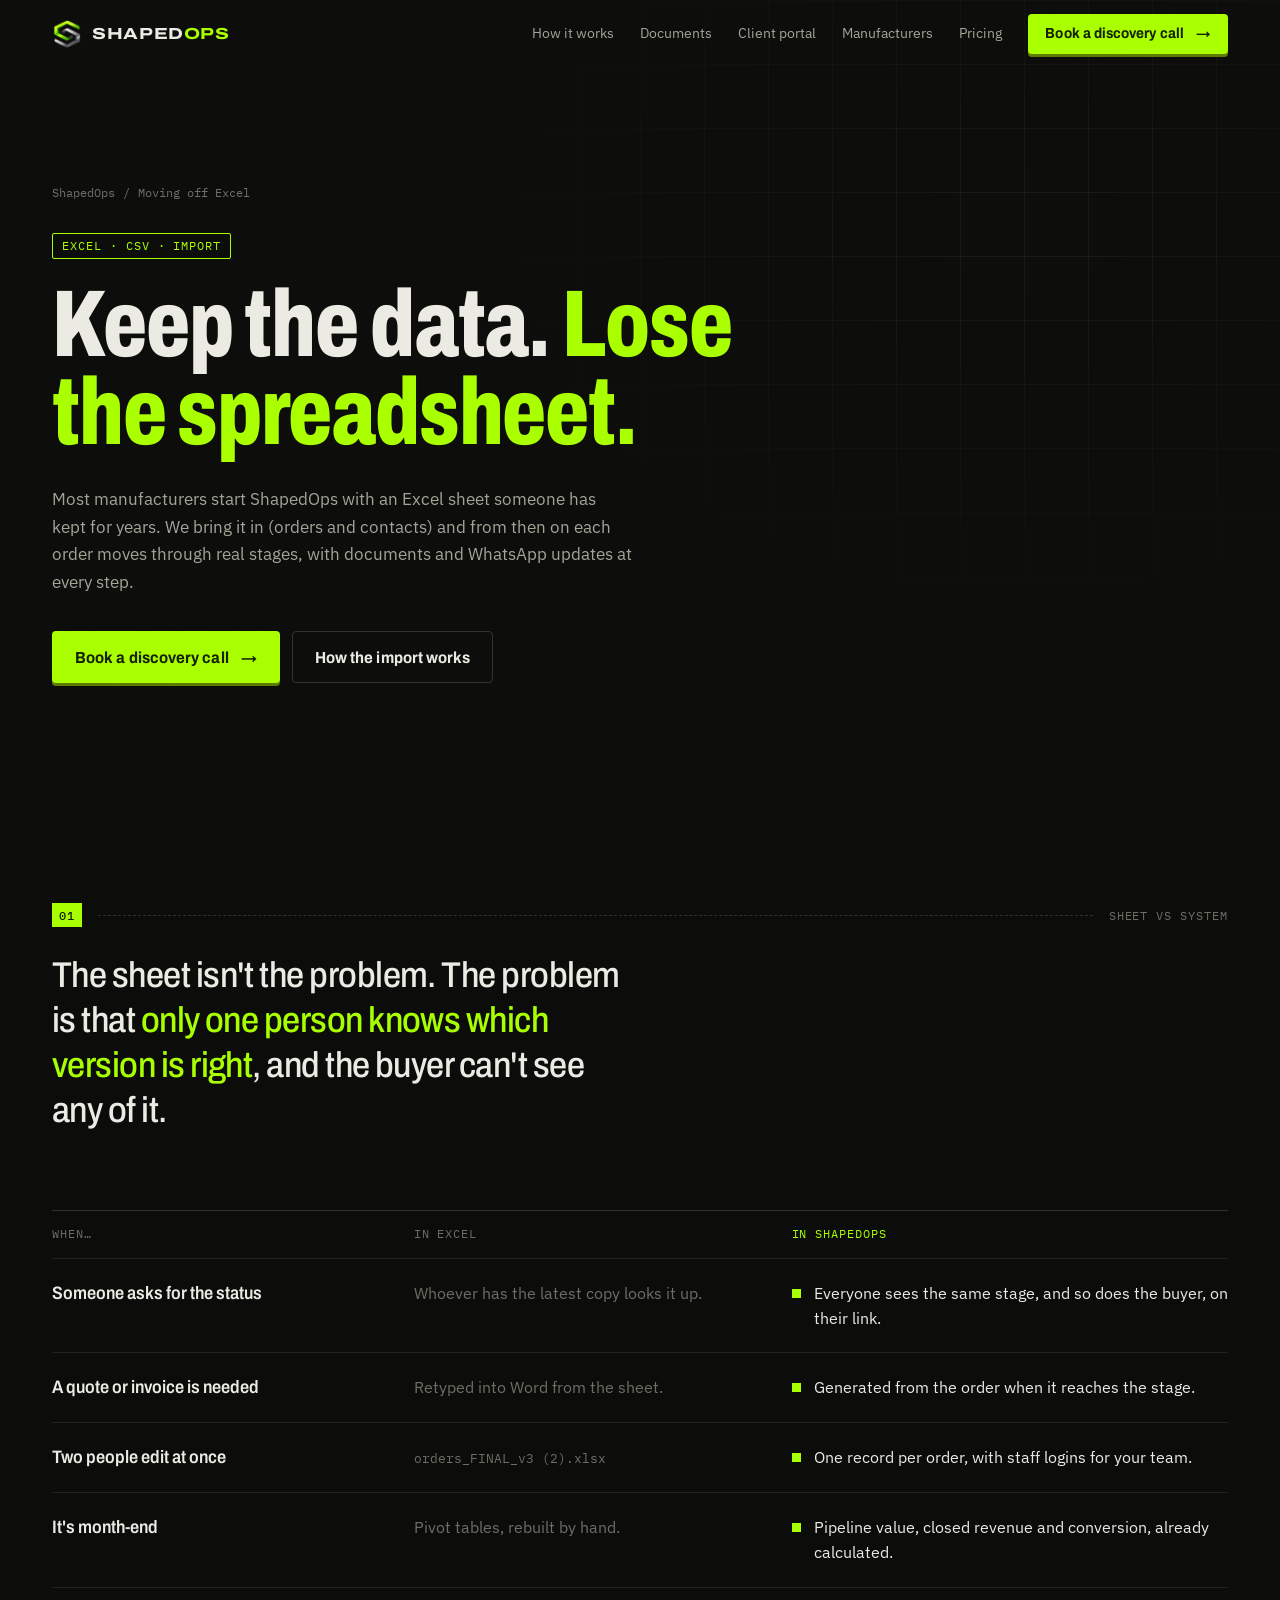
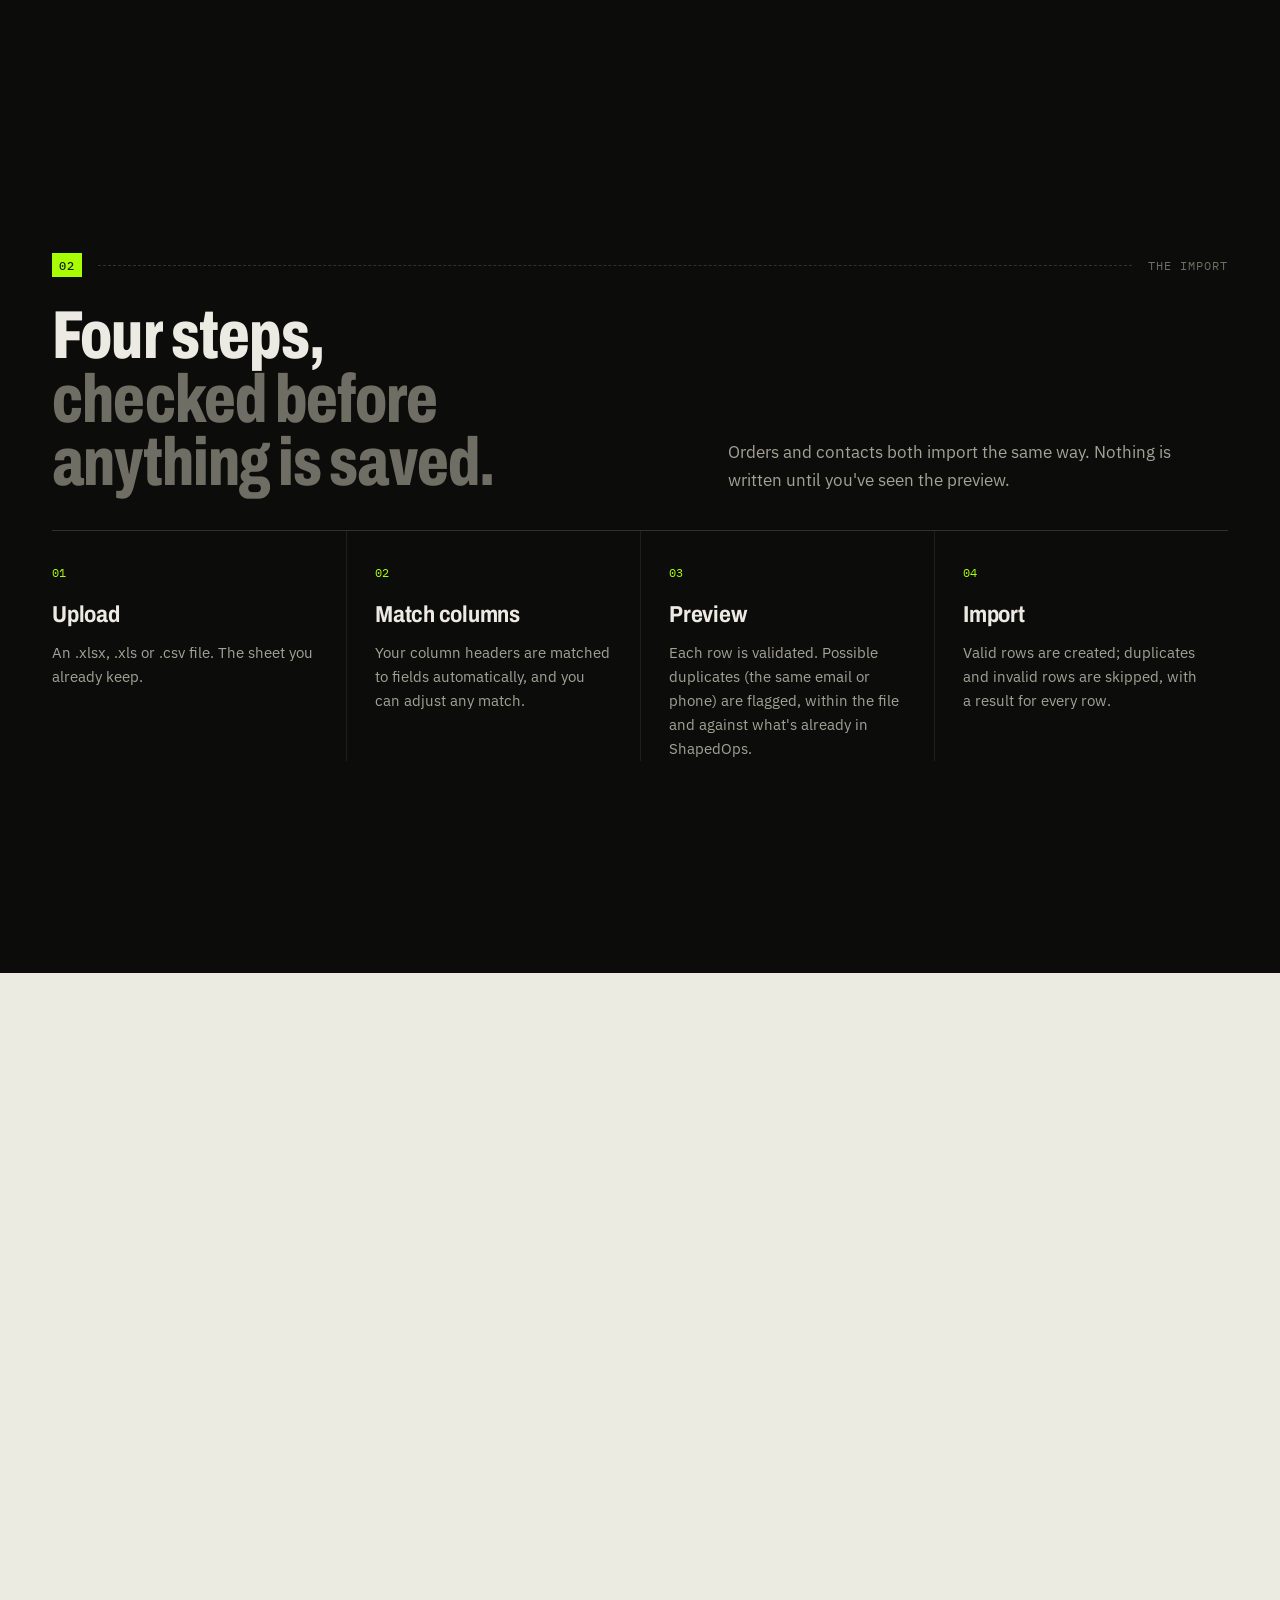
==== commit 972ded56: "Restyle as a workshop: job cards, stamps and machine-plate type Moves the site away from the neon-on" ====
--- a/excel-order-tracking/index.html
+++ b/excel-order-tracking/index.html
@@ -152,7 +152,7 @@
     <nav class="crumbs" aria-label="Breadcrumb"><a href="/">ShapedOps</a><span aria-hidden="true">/</span>Moving off Excel</nav>
     <p class="kicker">Excel · CSV · import</p>
     <h1 id="p-title" class="split">Keep the data. <span class="mark">Lose the spreadsheet.</span></h1>
-    <p class="lede reveal d1">Most manufacturers start ShapedOps with an Excel sheet someone has kept for years. We bring it in — orders and contacts — and from then on each order moves through real stages, with documents and WhatsApp updates at every step.</p>
+    <p class="lede reveal d1">Most manufacturers start ShapedOps with an Excel sheet someone has kept for years. We bring it in (orders and contacts) and from then on each order moves through real stages, with documents and WhatsApp updates at every step.</p>
     <div class="hero-ctas reveal d2">
       <a class="btn" href="/#access">Book a discovery call <span class="arr" aria-hidden="true">→</span></a>
       <a class="btn btn-ghost" href="#import">How the import works</a>
@@ -164,10 +164,10 @@
   <div class="wrap">
     <div class="sec-label"><span class="n">01</span><span class="rule"></span><span class="tag">Sheet vs system</span></div>
     <h2 id="p-cmp" class="sr-only">An Excel order sheet compared with ShapedOps</h2>
-    <p class="quote-pain reveal">The sheet isn't the problem. The problem is that <em>only one person knows which version is right</em> — and the buyer can't see any of it.</p>
+    <p class="quote-pain reveal">The sheet isn't the problem. The problem is that <em>only one person knows which version is right</em>, and the buyer can't see any of it.</p>
     <div class="compare" role="table" aria-label="Excel compared with ShapedOps">
       <div class="cmp-row cmp-head" role="row"><span role="columnheader">When…</span><span role="columnheader">In Excel</span><span role="columnheader">In ShapedOps</span></div>
-      <div class="cmp-row reveal" role="row"><b role="rowheader">Someone asks for the status</b><span role="cell">Whoever has the latest copy looks it up.</span><span role="cell">Everyone sees the same stage — and so does the buyer, on their link.</span></div>
+      <div class="cmp-row reveal" role="row"><b role="rowheader">Someone asks for the status</b><span role="cell">Whoever has the latest copy looks it up.</span><span role="cell">Everyone sees the same stage, and so does the buyer, on their link.</span></div>
       <div class="cmp-row reveal" role="row"><b role="rowheader">A quote or invoice is needed</b><span role="cell">Retyped into Word from the sheet.</span><span role="cell">Generated from the order when it reaches the stage.</span></div>
       <div class="cmp-row reveal" role="row"><b role="rowheader">Two people edit at once</b><span role="cell"><em>orders_FINAL_v3 (2).xlsx</em></span><span role="cell">One record per order, with staff logins for your team.</span></div>
       <div class="cmp-row reveal" role="row"><b role="rowheader">It's month-end</b><span role="cell">Pivot tables, rebuilt by hand.</span><span role="cell">Pipeline value, closed revenue and conversion, already calculated.</span></div>
@@ -183,9 +183,9 @@
       <p class="lede reveal">Orders and contacts both import the same way. Nothing is written until you've seen the preview.</p>
     </div>
     <div class="steps4">
-      <div class="step4 reveal"><span class="n">01</span><h3>Upload</h3><p>An .xlsx, .xls or .csv file — the sheet you already keep.</p></div>
+      <div class="step4 reveal"><span class="n">01</span><h3>Upload</h3><p>An .xlsx, .xls or .csv file. The sheet you already keep.</p></div>
       <div class="step4 reveal d1"><span class="n">02</span><h3>Match columns</h3><p>Your column headers are matched to fields automatically, and you can adjust any match.</p></div>
-      <div class="step4 reveal d2"><span class="n">03</span><h3>Preview</h3><p>Each row is validated. Possible duplicates — the same email or phone — are flagged, within the file and against what's already in ShapedOps.</p></div>
+      <div class="step4 reveal d2"><span class="n">03</span><h3>Preview</h3><p>Each row is validated. Possible duplicates (the same email or phone) are flagged, within the file and against what's already in ShapedOps.</p></div>
       <div class="step4 reveal d3"><span class="n">04</span><h3>Import</h3><p>Valid rows are created; duplicates and invalid rows are skipped, with a result for every row.</p></div>
     </div>
   </div>
@@ -230,7 +230,7 @@
     </div>
     <div class="faq">
       <details><summary>Which file types can we import?<span class="pm" aria-hidden="true"></span></summary><div class="ans">Excel (.xlsx and .xls) and CSV files. Both orders and contacts can be imported.</div></details>
-      <details><summary>What happens to duplicate rows?<span class="pm" aria-hidden="true"></span></summary><div class="ans">Rows with the same email or phone number — within the file or as a record already in ShapedOps — are flagged in the preview and skipped on import, so you start clean.</div></details>
+      <details><summary>What happens to duplicate rows?<span class="pm" aria-hidden="true"></span></summary><div class="ans">Rows with the same email or phone number (within the file or as a record already in ShapedOps) are flagged in the preview and skipped on import, so you start clean.</div></details>
       <details><summary>Do our column names have to match?<span class="pm" aria-hidden="true"></span></summary><div class="ans">No. Column headers are matched to fields automatically where they line up, and you can change any match before previewing.</div></details>
       <details><summary>Can we still use Excel for anything?<span class="pm" aria-hidden="true"></span></summary><div class="ans">Yes. ShapedOps isn't an accounting package, so your books can stay where they are, and owners can export data whenever they need it.</div></details>
       <details><summary>Who does the import?<span class="pm" aria-hidden="true"></span></summary><div class="ans">We do it with you during implementation, along with setting up your stages, letterhead and custom fields.</div></details>
@@ -294,7 +294,7 @@
         <h4>Contact</h4>
         <ul>
           <li><a href="https://wa.me/919099867128" target="_blank" rel="noopener noreferrer">WhatsApp +91 90998 67128</a></li>
-          <li><a href="mailto:ashlyticss@gmail.com">ashlyticss@gmail.com</a></li>
+          <li><a href="mailto:hello@ashlyticss.com">hello@ashlyticss.com</a></li>
           <li><a href="https://www.linkedin.com/company/ashlyticss/" target="_blank" rel="noopener noreferrer">LinkedIn</a></li>
           <li><a href="https://www.instagram.com/ashlytics.co" target="_blank" rel="noopener noreferrer">Instagram</a></li>
         </ul>
--- a/assets/css/site.css
+++ b/assets/css/site.css
@@ -25,6 +25,20 @@
   --paper-line: rgba(23, 24, 15, 0.12);
 
   --kraft: #b99a6b;
+  /* job-card manila for the panels people read on */
+  --manila: linear-gradient(172deg, #f2ebd8, #e4d9bc);
+  --manila-ink: #1d1a12;
+  --manila-muted: #5b5442;
+  --manila-faint: #857d68;
+  --manila-line: rgba(29, 26, 18, 0.14);
+  --lime-print: #3d5600;
+  /* four screw heads in the corners of a steel panel */
+  --screws:
+    radial-gradient(circle at 13px 13px, #3a3d35 2.2px, #0000 2.8px),
+    radial-gradient(circle at calc(100% - 13px) 13px, #3a3d35 2.2px, #0000 2.8px),
+    radial-gradient(circle at 13px calc(100% - 13px), #3a3d35 2.2px, #0000 2.8px),
+    radial-gradient(circle at calc(100% - 13px) calc(100% - 13px), #3a3d35 2.2px, #0000 2.8px);
+  --hazard: repeating-linear-gradient(-45deg, var(--lime) 0 14px, var(--ink) 14px 28px);
   --warn: #ff8f6b;
 
   --wa-bg: #0b141a;
@@ -39,7 +53,7 @@
 
   --ease: cubic-bezier(0.2, 0.7, 0.1, 1);
   --ease-out: cubic-bezier(0.16, 1, 0.3, 1);
-  --radius: 14px;
+  --radius: 6px;
   --wrap: 1240px;
   --gutter: 32px;
   --header-h: 68px;
@@ -69,6 +83,11 @@
   overflow-x: hidden;
 }
 
+body::after {
+  content: ""; position: fixed; inset: 0; z-index: 300; pointer-events: none; opacity: 0.45; mix-blend-mode: overlay;
+  background-image: url("data:image/svg+xml,%3Csvg xmlns='http://www.w3.org/2000/svg' width='180' height='180'%3E%3Cfilter id='n'%3E%3CfeTurbulence type='fractalNoise' baseFrequency='0.9' numOctaves='2' stitchTiles='stitch'/%3E%3CfeColorMatrix values='0 0 0 0 0.6 0 0 0 0 0.6 0 0 0 0 0.55 0 0 0 0.12 0'/%3E%3C/filter%3E%3Crect width='100%25' height='100%25' filter='url(%23n)'/%3E%3C/svg%3E");
+}
+
 img, svg, canvas { display: block; max-width: 100%; }
 a { color: inherit; text-decoration: none; }
 button { font: inherit; color: inherit; }
@@ -94,20 +113,20 @@
 
 .display, h1, h2 {
   font-family: var(--f-display);
-  font-stretch: 116%;
-  font-weight: 700;
-  letter-spacing: -0.025em;
-  line-height: 0.98;
+  font-stretch: 72%;
+  font-weight: 800;
+  letter-spacing: -0.012em;
+  line-height: 0.93;
   margin: 0;
   text-wrap: balance;
 }
-h1 { font-size: clamp(42px, 6.1vw, 88px); }
-h2 { font-size: clamp(34px, 4.4vw, 62px); }
+h1 { font-size: clamp(52px, 7.4vw, 112px); }
+h2 { font-size: clamp(40px, 5.3vw, 78px); }
 h3 {
   font-family: var(--f-display);
-  font-stretch: 108%;
-  font-weight: 650;
-  font-size: clamp(20px, 1.7vw, 24px);
+  font-stretch: 86%;
+  font-weight: 700;
+  font-size: clamp(21px, 1.8vw, 26px);
   letter-spacing: -0.01em;
   line-height: 1.15;
   margin: 0;
@@ -125,8 +144,7 @@
   letter-spacing: 0.08em;
   text-transform: uppercase;
 }
-.kicker { display: inline-flex; align-items: center; gap: 10px; color: var(--muted); }
-.kicker::before { content: ""; width: 7px; height: 7px; background: var(--lime); flex: none; }
+.kicker { display: inline-flex; align-items: center; gap: 10px; color: var(--lime); border: 1.5px solid currentColor; border-radius: 2px; padding: 5px 9px 4px; line-height: 1.2; }
 
 /* spec-sheet section label: 02 ─── HOW AN ORDER MOVES */
 .sec-label {
@@ -141,8 +159,8 @@
   color: var(--muted);
   margin-bottom: clamp(36px, 5vw, 64px);
 }
-.sec-label .n { color: var(--lime); }
-.sec-label .rule { height: 1px; background: var(--line-2); }
+.sec-label .n { background: var(--lime); color: var(--lime-ink); padding: 3px 7px 2px; font-weight: 500; }
+.sec-label .rule { height: 0; border-top: 1px dashed var(--line-2); }
 .sec-label .tag { color: var(--faint); }
 
 /* ------------------------------------------------------------- buttons */
@@ -153,26 +171,29 @@
   position: relative;
   display: inline-flex; align-items: center; gap: 12px;
   height: 52px; padding: 0 22px;
-  border-radius: 10px;
+  border-radius: 4px;
   border: 1px solid transparent;
   background: var(--bg); color: var(--fg);
-  font-family: var(--f-display); font-stretch: 108%; font-weight: 650; font-size: 15.5px; letter-spacing: 0;
+  box-shadow: 0 3px 0 var(--lime-deep);
+  font-family: var(--f-display); font-stretch: 92%; font-weight: 700; font-size: 16px; letter-spacing: 0.005em;
   cursor: pointer; white-space: nowrap;
-  transition: transform 0.35s var(--ease-out), background 0.25s ease, border-color 0.25s ease, color 0.25s ease;
+  transition: transform 0.12s ease, box-shadow 0.12s ease, background 0.25s ease, border-color 0.25s ease, color 0.25s ease;
 }
 .btn .arr { display: inline-block; transition: transform 0.35s var(--ease-out); }
 .btn:hover .arr { transform: translateX(4px); }
 .btn:hover { background: var(--lime-2); }
-.btn:active { transform: translateY(1px); }
+.btn:active { transform: translateY(3px); box-shadow: 0 0 0 var(--lime-deep); }
 .btn[disabled] { opacity: 0.6; cursor: progress; }
 
 .btn-ghost {
   --bg: transparent; --fg: var(--text);
   border-color: var(--line-2);
-}
+  box-shadow: none;
+}
+.btn-ghost:active { transform: translateY(1px); }
 .btn-ghost:hover { background: rgba(236, 238, 226, 0.05); border-color: rgba(236, 238, 226, 0.3); }
 
-.btn-sm { height: 40px; padding: 0 16px; font-size: 14px; border-radius: 8px; }
+.btn-sm { height: 40px; padding: 0 16px; font-size: 14.5px; border-radius: 4px; }
 
 .link-arrow {
   display: inline-flex; align-items: center; gap: 8px;
@@ -197,6 +218,8 @@
   border-color: var(--line);
 }
 .site-header .wrap { height: 100%; display: flex; align-items: center; gap: 28px; }
+/* how far down the page you are — makes a long page easier to place yourself in */
+.scroll-progress { position: absolute; left: 0; right: 0; bottom: -1px; height: 2px; background: var(--lime); transform: scaleX(0); transform-origin: left; will-change: transform; pointer-events: none; }
 
 .brand { display: inline-flex; align-items: center; gap: 10px; flex: none; }
 .brand img { width: 30px; height: 30px; }
@@ -213,7 +236,7 @@
 
 .menu-btn {
   display: none; margin-left: auto;
-  width: 44px; height: 44px; border-radius: 10px; border: 1px solid var(--line-2);
+  width: 44px; height: 44px; border-radius: 4px; border: 1px solid var(--line-2);
   background: transparent; cursor: pointer; position: relative;
 }
 .menu-btn span {
@@ -237,28 +260,80 @@
 }
 .menu-open .mobile-menu { opacity: 1; visibility: visible; transform: none; transition-delay: 0s; }
 .mobile-menu a:not(.btn) {
-  font-family: var(--f-display); font-stretch: 112%; font-weight: 650; font-size: 30px;
+  font-family: var(--f-display); font-stretch: 88%; font-weight: 650; font-size: 30px;
   padding: 12px 0; border-bottom: 1px solid var(--line);
 }
 .mobile-menu .btn { margin-top: 28px; justify-content: center; }
 .menu-open { overflow: hidden; }
 
+/* ------------------------------------------------------------- journey */
+/* One 3D scene sits behind the whole homepage; the camera follows the
+   scroll. Through the journey it is the subject; on the pages after it, the
+   same line stays behind them, dimmed, so the site reads as one place. */
+
+.journey { position: relative; }
+.journey-stage {
+  position: fixed; left: 0; right: 0; top: 0; z-index: -1;
+  height: 100vh; height: 100lvh;
+  pointer-events: none; overflow: hidden;
+}
+.journey-canvas {
+  display: block; width: 100%; height: 100%;
+  opacity: 0; transition: opacity 1.4s ease;
+}
+.journey-canvas.ready { opacity: 1; }
+.past-journey .journey-canvas.ready { opacity: 0.3; }
+.no-webgl .journey-stage { display: none; }
+
+/* ---------------------------------------------------------------- pages */
+/* The homepage reads as a stack of screens. On laptops and up every section
+   after the journey is sized to one screen, and site.js glides to the
+   nearest page edge when a scroll stops close to one. (CSS scroll-snap is
+   not used: with screen-tall pages it pulls short scrolls back, which feels
+   stuck.) Pages carry their own header space, so anchors land at their top. */
+html:has(#journey) { scroll-padding-top: 0; }
+@media (min-width: 901px) and (min-height: 640px) {
+  main > .section {
+    min-height: 100vh; min-height: 100svh;
+    display: flex; align-items: center;
+    padding: calc(var(--header-h) + 24px) 0 32px;
+  }
+  main > .section > .wrap { width: 100%; }
+  main > .section .section-head { margin-bottom: clamp(22px, 4vh, 44px); }
+  main > .section .sec-label { margin-bottom: clamp(16px, 3vh, 28px); }
+  /* questions in two columns so all eight fit on the page */
+  .faq { max-width: none; display: grid; grid-template-columns: 1fr 1fr; column-gap: 48px; align-items: start; border-top: 1px solid var(--line-2); }
+  .faq details:first-of-type { border-top: 0; }
+  .faq .ans { padding-right: 16px; font-size: 15px; }
+  .spec { row-gap: 12px; padding: 20px 22px; }
+  .spec h3 { font-size: clamp(19px, 1.6vw, 23px); margin-bottom: 8px; }
+  .spec p { font-size: 15px; line-height: 1.5; }
+  .spec .n { display: none; }
+  .spec .link-arrow { margin-top: 10px; }
+  .spec-vis { min-height: 110px; }
+  #features { padding-top: calc(var(--header-h) + 12px); padding-bottom: 16px; }
+  #features .sec-label { margin-bottom: clamp(12px, 2vh, 24px); }
+  #features .section-head { margin-bottom: clamp(16px, 3vh, 32px); }
+  .specs-nav { margin-top: 12px; }
+  .specs-btn { width: 40px; height: 40px; }
+  .phone-scene { min-height: min(640px, calc(100svh - var(--header-h) - 80px)); }
+  .step4 { padding-top: 20px; }
+  .step4 h3 { margin: 12px 0 8px; }
+  .ind-foot { margin-top: clamp(24px, 4vh, 44px); }
+  .cta-grid { align-items: center; }
+  .field textarea { min-height: 72px; }
+}
+
 /* ---------------------------------------------------------------- hero */
 
 .hero {
-  position: relative;
+  position: relative; z-index: 1;
   min-height: max(760px, 100svh);
   padding-top: calc(var(--header-h) + clamp(40px, 7vh, 88px));
   overflow: hidden;
   isolation: isolate;
 }
-.hero-canvas {
-  position: absolute; inset: 0; z-index: -1;
-  width: 100%; height: 100%;
-  opacity: 0; transition: opacity 1.4s ease;
-}
-.hero-canvas.ready { opacity: 1; }
-/* drafting grid behind the scene */
+/* drafting grid behind the scene (until the 3D line is up) */
 .hero::before {
   content: ""; position: absolute; inset: 0; z-index: -2;
   background-image:
@@ -267,17 +342,16 @@
   background-size: 64px 64px;
   -webkit-mask-image: radial-gradient(ellipse 70% 60% at 70% 70%, #000 10%, transparent 75%);
   mask-image: radial-gradient(ellipse 70% 60% at 70% 70%, #000 10%, transparent 75%);
-  opacity: 0.55;
-}
-/* legibility scrim: left + bottom fade into page */
+  opacity: 0.55; transition: opacity 1.2s ease;
+}
+.journey.gl-ready .hero::before { opacity: 0; }
+/* legibility scrim behind the headline */
 .hero::after {
   content: ""; position: absolute; inset: 0; z-index: -1; pointer-events: none;
-  background:
-    linear-gradient(90deg, rgba(12,13,10,0.92) 0%, rgba(12,13,10,0.55) 34%, rgba(12,13,10,0) 58%),
-    linear-gradient(0deg, var(--ink) 0%, rgba(12,13,10,0) 22%);
+  background: linear-gradient(90deg, rgba(12,13,10,0.92) 0%, rgba(12,13,10,0.55) 34%, rgba(12,13,10,0) 58%);
 }
 .hero-copy { position: relative; max-width: 700px; padding-bottom: 150px; }
-.hero h1 { font-size: clamp(42px, 5.1vw, 76px); }
+.hero h1 { font-size: clamp(54px, 6.5vw, 102px); }
 .hero .kicker { margin-bottom: 28px; }
 .hero h1 { margin-bottom: 28px; }
 .hero .lede { margin-bottom: 38px; max-width: 50ch; }
@@ -287,7 +361,7 @@
   font-family: var(--f-mono); font-size: 12px; color: var(--faint); letter-spacing: 0.04em;
 }
 .hero-meta span { display: inline-flex; align-items: center; gap: 8px; }
-.hero-meta span::before { content: ""; width: 5px; height: 5px; border-radius: 50%; background: var(--lime); box-shadow: 0 0 0 3px rgba(168,255,0,0.14); }
+.hero-meta span::before { content: ""; width: 6px; height: 6px; border-radius: 1px; background: var(--lime); }
 
 /* stage legend pinned to hero bottom — mirrors the 3D stations */
 .hero-legend {
@@ -303,217 +377,138 @@
 .hero-legend li.hit, .hero-legend li.hit b { color: var(--lime); }
 .hero-legend .doc-flag { color: var(--lime-deep); }
 
-.no-webgl .hero-canvas { display: none; }
-.hero.gl-ready::before { opacity: 0; transition: opacity 1.2s ease; }
-
+/* ------------------------------------------------------------ chapters */
+/* Each chapter is one screen tall: its card is read while the camera holds on
+   that station, then the next chapter scrolls in as the camera glides on. */
+
+.chapter {
+  position: relative; z-index: 1;
+  min-height: 100vh; min-height: 100svh;
+  display: flex; align-items: center;
+  padding: calc(var(--header-h) + 40px) 0 48px;
+  scroll-margin-top: 0;
+}
+.chapter > .wrap { width: 100%; }
+.anchor { display: block; height: 0; scroll-margin-top: 0; }
+
+.chapter-card {
+  position: relative;
+  max-width: 468px;
+  padding: 36px 30px 24px;
+  background: var(--manila);
+  color: var(--manila-ink);
+  --text: var(--manila-ink); --muted: var(--manila-muted); --faint: var(--manila-faint);
+  --line: var(--manila-line); --line-2: rgba(29, 26, 18, 0.24);
+  border-radius: 4px;
+  box-shadow: 0 1px 0 rgba(255, 255, 255, 0.5) inset, 0 44px 80px -34px rgba(0, 0, 0, 0.9), 0 16px 28px -14px rgba(0, 0, 0, 0.55);
+}
+/* the punched hole a job card hangs from */
+.chapter-card::before { content: ""; position: absolute; top: 13px; left: 50%; width: 13px; height: 13px; margin-left: -6.5px; border-radius: 50%; background: var(--ink); box-shadow: 0 0 0 3px #d6caa9; }
+.chapter-card .btn-ghost { --fg: var(--manila-ink); }
+.ch-kicker {
+  display: flex; flex-wrap: wrap; align-items: center; gap: 8px 12px; margin: 0 0 16px; padding-bottom: 12px; border-bottom: 3px double var(--manila-ink);
+  font-family: var(--f-mono); font-size: 12px; letter-spacing: 0.08em; text-transform: uppercase; color: var(--muted);
+}
+.ch-kicker .n { color: var(--manila-ink); font-weight: 500; }
+/* the document a stage issues, stamped on the card */
+.ch-doc {
+  font-size: 10.5px; font-weight: 500; letter-spacing: 0.06em; color: var(--lime-print);
+  border: 1.5px solid currentColor; padding: 2px 7px; border-radius: 2px;
+  transform: rotate(-3deg); mix-blend-mode: multiply;
+}
+.ch-title { font-size: clamp(26px, 2.5vw, 36px); margin-bottom: 16px; }
+.ch-lede { color: var(--muted); font-size: 16px; line-height: 1.6; margin: 0; }
+.ch-lede + .ch-lede { margin-top: 12px; }
+.ch-turn b { color: var(--text); font-weight: 500; }
+.ch-rows { margin: 22px 0 0; }
+.ch-rows div {
+  display: grid; grid-template-columns: 92px 1fr; gap: 14px;
+  padding: 11px 0; border-top: 1px solid var(--line);
+}
+.ch-rows dt { font-family: var(--f-mono); font-size: 11px; letter-spacing: 0.06em; text-transform: uppercase; color: var(--faint); padding-top: 3px; }
+.ch-rows div:nth-child(2) dt { color: var(--lime-print); }
+.ch-rows dd { margin: 0; font-size: 14.5px; line-height: 1.5; color: var(--text); }
+.ch-chips { margin: 20px 0 14px; }
+.ch-chips .chip { font-size: 13px; padding: 6px 12px; }
+.ch-note { font-size: 13px; color: var(--faint); margin: 0 0 22px; }
+
+/* stage rail: a slim bar under the header showing which chapter you are on,
+   and a way to jump between them. Shown only while the chapters (not the
+   hero) are on screen — class set by site.js. */
+.journey-rail {
+  position: fixed; z-index: 90; left: 0; right: 0; top: var(--header-h);
+  display: grid; grid-template-columns: repeat(8, minmax(0, 1fr)); gap: 0 10px;
+  padding: 0 max(var(--gutter), calc((100% - var(--wrap)) / 2 + var(--gutter)));
+  background: rgba(12, 13, 10, 0.97); border-bottom: 1px solid var(--line);
+  opacity: 0; visibility: hidden; transform: translateY(-6px);
+  transition: opacity 0.35s ease, transform 0.45s var(--ease-out), visibility 0s linear 0.35s;
+}
+.in-journey .journey-rail { opacity: 1; visibility: visible; transform: none; transition-delay: 0s; }
+.in-journey .scroll-progress { opacity: 0; }
+.journey-rail a {
+  display: block; padding: 9px 0 10px; min-width: 0; overflow: hidden; text-overflow: ellipsis;
+  border-top: 2px solid var(--line-2); transition: color 0.3s ease, border-color 0.4s ease;
+  font-family: var(--f-mono); font-size: 10.5px; letter-spacing: 0.06em; text-transform: uppercase;
+  color: var(--faint); white-space: nowrap;
+}
+.journey-rail a b { font-weight: 500; margin-right: 6px; }
+.journey-rail a:hover { color: var(--muted); }
+.journey-rail a.done { border-top-color: var(--lime-deep); }
+.journey-rail a.on { color: var(--lime); }
+.journey-rail a.on { border-top-color: var(--lime); }
+@media (max-width: 1180px) { .journey-rail span { display: none; } }
+
+/* up to 1200px there is no room beside the headline for the line, so the
+   copy sits on a solid band and the line shows in the gap below it */
+@media (max-width: 1200px) {
+  .hero { min-height: auto; padding-bottom: 28px; }
+  .hero::after { display: none; }
+  .hero-copy { padding-bottom: 0; }
+  .hero-copy::before {
+    content: ""; position: absolute; z-index: -1; inset: -400px -100vw -64px;
+    background: linear-gradient(180deg, var(--ink) 0, var(--ink) calc(100% - 150px), rgba(12, 13, 10, 0));
+  }
+  .hero-legend { position: relative; bottom: auto; margin-top: min(62vw, 560px); }
+}
+
+/* phones: the scene gets the top of the screen to itself, then each card
+   scrolls up over it — a card beside the scene would leave no room for it */
+@media (max-width: 900px) {
+  /* the chapter bar does the legend's job here; the line gets the band to itself */
+  .hero { padding-bottom: 46vh; padding-bottom: 46svh; }
+  .hero-legend { display: none; }
+  .chapter { display: block; min-height: 0; padding: 54vh 0 6vh; padding: 54svh 0 6svh; }
+  .chapter-card { max-width: none; padding: 32px 20px 18px; }
+  .ch-title { font-size: 25px; margin-bottom: 12px; }
+  .ch-lede { font-size: 15px; }
+  .ch-rows { margin-top: 16px; }
+  .ch-rows div { grid-template-columns: 78px 1fr; gap: 10px; padding: 9px 0; }
+  .ch-rows dd { font-size: 14px; }
+
+  .journey-rail { gap: 0 6px; }
+  .journey-rail a { text-align: center; padding: 8px 0; }
+  .journey-rail a b { margin: 0; }
+}
 /* ------------------------------------------------------------ sections */
 
-.section { position: relative; padding: clamp(96px, 11vw, 160px) 0; }
-/* Sections below the hero skip layout and paint until they come near the
-   screen, which keeps the first load light on phones. Not used on the pinned
-   scroll scenes (#today, #documents), whose pieces need to paint outside
-   their box. "auto" remembers each section's real height once rendered. */
+.section { position: relative; padding: clamp(64px, 8vw, 120px) 0; }
+/* Sections below the journey skip layout and paint until they come near the
+   screen, which keeps the first load light on phones. Not used inside the
+   journey, whose cards sit over the pinned 3D scene. "auto" remembers each
+   section's real height once rendered. */
 .defer-render { content-visibility: auto; contain-intrinsic-size: auto 1400px; }
 .section-tight { padding: clamp(72px, 8vw, 112px) 0; }
-.section-head { display: grid; grid-template-columns: 1.1fr 0.9fr; gap: clamp(28px, 5vw, 80px); align-items: end; margin-bottom: clamp(48px, 6vw, 88px); }
+.section-head { display: grid; grid-template-columns: 1.1fr 0.9fr; gap: clamp(28px, 5vw, 80px); align-items: end; margin-bottom: clamp(36px, 5vw, 72px); }
 .section-head .lede { justify-self: end; }
 
-/* ------------------------------------------------- today: scattered → one */
-
-.scatter { height: 260vh; padding: 0; }
-.scatter-stick { position: sticky; top: 0; height: 100vh; display: flex; align-items: center; overflow: hidden; }
-.scatter-stick > .wrap, .docs-stick > .wrap { width: 100%; }
-.scatter-grid { display: grid; grid-template-columns: 0.9fr 1.1fr; gap: 40px; align-items: center; width: 100%; }
-.scatter-copy { position: relative; min-height: 360px; }
-.scatter-copy .state { position: absolute; inset: 0 0 auto 0; transition: opacity 0.6s ease, transform 0.7s var(--ease-out); }
-.scatter-copy .state.after { opacity: 0; transform: translateY(18px); pointer-events: none; }
-.scatter.is-after .scatter-copy .state.before { opacity: 0; transform: translateY(-18px); pointer-events: none; }
-.scatter.is-after .scatter-copy .state.after { opacity: 1; transform: none; pointer-events: auto; }
-.scatter-copy h2 { margin: 18px 0 22px; }
-.scatter-copy ul { list-style: none; padding: 0; margin: 26px 0 0; display: grid; gap: 10px; }
-.scatter-copy li { display: grid; grid-template-columns: 34px 1fr; font-size: 15.5px; color: var(--muted); }
-.scatter-copy li span { font-family: var(--f-mono); font-size: 12px; color: var(--faint); padding-top: 3px; }
-
-.scatter-stage { position: relative; height: min(620px, 72vh); perspective: 1400px; perspective-origin: 50% 40%; }
-.scatter-stage .piece {
-  position: absolute; left: 50%; top: 50%;
-  transform-style: preserve-3d;
-  will-change: transform, opacity;
-  box-shadow: 0 30px 60px -20px rgba(0,0,0,0.65), 0 2px 0 rgba(255,255,255,0.02) inset;
-}
-
-/* register page */
-.p-register {
-  width: 300px; height: 360px; margin: -180px 0 0 -150px;
-  background:
-    repeating-linear-gradient(0deg, transparent 0 27px, rgba(40,90,170,0.28) 27px 28px),
-    #eeeadb;
-  border-radius: 3px; padding: 22px 20px 20px 46px; color: #203a78;
-  font-family: var(--f-mono); font-size: 12.5px; line-height: 28px;
-}
-.p-register::before { content: ""; position: absolute; top: 0; bottom: 0; left: 34px; width: 1px; background: rgba(200,60,60,0.55); }
-.p-register .rh { font-weight: 500; color: #1a2c5c; border-bottom: 1.5px solid rgba(32,58,120,0.4); margin-bottom: 0; }
-.p-register s { color: rgba(32,58,120,0.55); }
-.p-register em { font-style: normal; color: #b0302a; }
-
-/* excel */
-.p-excel { width: 340px; margin: -110px 0 0 -170px; background: #fff; border-radius: 4px; overflow: hidden; font-family: Calibri, "Segoe UI", Arial, sans-serif; font-size: 12px; color: #222; }
-.p-excel .xl-bar { background: #1d6f42; color: #fff; padding: 6px 10px; font-size: 11px; display: flex; justify-content: space-between; }
-.p-excel table { width: 100%; border-collapse: collapse; }
-.p-excel th, .p-excel td { border: 1px solid #d9d9d9; padding: 5px 7px; text-align: left; white-space: nowrap; }
-.p-excel th { background: #f2f2f2; font-weight: 600; color: #444; }
-.p-excel td.red { background: #ffc7ce; color: #9c0006; }
-.p-excel td.yel { background: #ffeb9c; color: #9c5700; }
-
-/* whatsapp group */
-.p-wa { width: 272px; margin: -170px 0 0 -136px; background: var(--wa-bg); border-radius: 14px; overflow: hidden; font-size: 12.5px; color: #e9edef; }
-.p-wa .wa-head { background: var(--wa-bar); padding: 10px 12px; display: flex; gap: 10px; align-items: center; }
-.p-wa .wa-av { width: 30px; height: 30px; border-radius: 50%; background: #3b4a54; display: grid; place-items: center; font-size: 11px; color: #cfd8dc; }
-.p-wa .wa-name { font-weight: 600; font-size: 13px; }
-.p-wa .wa-sub { font-size: 11px; color: #8696a0; }
-.p-wa .wa-body { padding: 10px; display: grid; gap: 6px; }
-.p-wa .m { max-width: 82%; padding: 6px 9px 5px; border-radius: 8px; background: var(--wa-in); line-height: 1.35; }
-.p-wa .m i { display: block; font-style: normal; font-size: 11px; font-weight: 600; margin-bottom: 1px; }
-.p-wa .m.me { justify-self: end; background: var(--wa-out); }
-.p-wa .m .t { display: block; text-align: right; font-size: 10px; color: rgba(233,237,239,0.55); margin-top: 1px; }
-
-/* sticky note */
-.p-note { width: 180px; height: 170px; margin: -85px 0 0 -90px; background: #f5dd62; color: #3a2f05; padding: 18px 16px; font-family: "Segoe Print", "Bradley Hand", "Comic Sans MS", cursive; font-size: 16px; line-height: 1.35; border-radius: 2px; }
-
-/* calculator tape / tally slip */
-.p-slip { width: 190px; margin: -130px 0 0 -95px; background: #f7f6f0; color: #333; padding: 16px 14px 22px; font-family: var(--f-mono); font-size: 11.5px; line-height: 1.7; border-radius: 2px;
-  -webkit-mask: linear-gradient(#000, #000) top / 100% calc(100% - 8px) no-repeat, radial-gradient(circle 5px at 50% 100%, transparent 98%, #000) bottom / 12px 8px repeat-x;
-          mask: linear-gradient(#000, #000) top / 100% calc(100% - 8px) no-repeat, radial-gradient(circle 5px at 50% 100%, transparent 98%, #000) bottom / 12px 8px repeat-x; }
-.p-slip .row { display: flex; justify-content: space-between; }
-.p-slip hr { border: 0; border-top: 1px dashed #aaa; margin: 6px 0; }
-
-/* the one ShapedOps order card that replaces everything */
-.p-order {
-  width: 380px; margin: -150px 0 0 -190px;
-  background: var(--ink-2); border: 1px solid var(--line-2); border-radius: 16px;
-  padding: 20px; color: var(--text);
-  box-shadow: 0 40px 90px -30px rgba(0,0,0,0.8), 0 0 0 1px rgba(168,255,0,0.08), 0 0 60px -10px rgba(168,255,0,0.12);
-}
-.order-top { display: flex; justify-content: space-between; align-items: flex-start; gap: 12px; }
-.order-id { font-family: var(--f-mono); font-size: 11.5px; color: var(--faint); letter-spacing: 0.04em; }
-.order-client { font-family: var(--f-display); font-stretch: 108%; font-weight: 650; font-size: 19px; margin-top: 4px; }
-.order-item { font-size: 13px; color: var(--muted); margin-top: 2px; }
-.stage-pill { font-family: var(--f-mono); font-size: 11px; letter-spacing: 0.04em; padding: 5px 9px; border-radius: 999px; background: var(--lime-wash); color: var(--lime-2); border: 1px solid rgba(168,255,0,0.22); white-space: nowrap; }
-.order-rail { display: grid; grid-template-columns: repeat(7, 1fr); gap: 4px; margin: 18px 0 16px; }
-.order-rail i { height: 4px; border-radius: 2px; background: var(--ink-3); }
-.order-rail i.on { background: var(--lime); }
+/* order facts (feature cards) */
+
 .order-facts { display: grid; grid-template-columns: 1fr 1fr; gap: 10px 16px; font-size: 12.5px; }
 .order-facts div { display: flex; justify-content: space-between; gap: 8px; border-top: 1px solid var(--line); padding-top: 8px; color: var(--muted); }
 .order-facts b { color: var(--text); font-weight: 500; }
 .order-facts .ok { color: var(--lime-2); }
 
-/* ------------------------------------------------------------ flow story */
-
-.flow-grid { display: grid; grid-template-columns: 0.82fr 1.18fr; gap: clamp(32px, 5vw, 84px); align-items: start; }
-.flow-steps { list-style: none; margin: 0; padding: 0; counter-reset: s; }
-.flow-step {
-  min-height: 62vh;
-  padding: 26px 0 0;
-  border-top: 1px solid var(--line);
-  display: grid; grid-template-columns: 56px 1fr; column-gap: 10px;
-  opacity: 0.32;
-  transition: opacity 0.5s ease;
-}
-.flow-step:last-child { min-height: 50vh; }
-.flow-step.active { opacity: 1; }
-.flow-step .num { font-family: var(--f-mono); font-size: 13px; color: var(--faint); padding-top: 6px; transition: color 0.4s ease; }
-.flow-step.active .num { color: var(--lime); }
-.flow-step h3 { font-size: clamp(24px, 2.3vw, 32px); margin-bottom: 14px; }
-.flow-step p { color: var(--muted); font-size: 16px; max-width: 42ch; }
-.flow-step .auto {
-  margin-top: 18px; display: flex; flex-wrap: wrap; gap: 8px;
-}
-.flow-step .auto span {
-  font-family: var(--f-mono); font-size: 11.5px; color: var(--lime-2); letter-spacing: 0.02em;
-  border: 1px solid rgba(168,255,0,0.22); background: rgba(168,255,0,0.05); padding: 5px 9px; border-radius: 6px;
-}
-
-.flow-sticky { position: sticky; top: calc(var(--header-h) + 5vh); }
-
-/* product window */
-.app {
-  position: relative;
-  background: var(--ink-1);
-  border: 1px solid var(--line-2);
-  border-radius: 16px;
-  overflow: hidden;
-  box-shadow: 0 50px 120px -40px rgba(0,0,0,0.9), 0 0 0 1px rgba(0,0,0,0.4);
-  font-size: 13px;
-}
-.app-bar { height: 40px; display: flex; align-items: center; gap: 8px; padding: 0 14px; border-bottom: 1px solid var(--line); background: var(--ink-2); }
-.app-bar .dots { display: flex; gap: 6px; }
-.app-bar .dots i { width: 10px; height: 10px; border-radius: 50%; background: var(--ink-3); }
-.app-bar .crumb { margin-left: 10px; font-family: var(--f-mono); font-size: 11.5px; color: var(--faint); }
-.app-bar .crumb b { color: var(--muted); font-weight: 500; }
-.app-body { display: grid; grid-template-columns: 52px 1fr; min-height: 470px; }
-.app-side { border-right: 1px solid var(--line); padding: 14px 0; display: flex; flex-direction: column; align-items: center; gap: 14px; }
-.app-side i { width: 22px; height: 22px; border-radius: 6px; background: var(--ink-3); }
-.app-side i.on { background: rgba(168,255,0,0.18); box-shadow: inset 0 0 0 1px rgba(168,255,0,0.35); }
-.app-main { padding: 20px 22px 22px; display: grid; gap: 18px; align-content: start; }
-
-.deal-head { display: flex; justify-content: space-between; align-items: flex-start; gap: 14px; }
-.deal-title { font-family: var(--f-display); font-stretch: 108%; font-weight: 650; font-size: 20px; line-height: 1.2; }
-.deal-sub { color: var(--muted); font-size: 12.5px; margin-top: 4px; }
-.deal-amt { font-family: var(--f-mono); font-size: 15px; color: var(--text); text-align: right; }
-.deal-amt small { display: block; font-size: 11px; color: var(--faint); margin-top: 2px; }
-
-.rail { position: relative; }
-.rail-track { display: grid; grid-template-columns: repeat(7, 1fr); gap: 4px; }
-.rail-track .seg { height: 6px; border-radius: 3px; background: var(--ink-3); position: relative; overflow: hidden; }
-.rail-track .seg::after { content: ""; position: absolute; inset: 0; background: var(--lime); transform: scaleX(0); transform-origin: left; transition: transform 0.6s var(--ease-out); }
-.rail-track .seg.done::after { transform: scaleX(1); }
-.rail-labels { display: grid; grid-template-columns: repeat(7, 1fr); gap: 4px; margin-top: 8px; }
-.rail-labels span { font-family: var(--f-mono); font-size: 9.5px; letter-spacing: 0.02em; color: var(--faint); line-height: 1.3; transition: color 0.4s ease; }
-.rail-labels span.cur { color: var(--lime-2); }
-.rail-labels span.done { color: var(--muted); }
-
-.app-cols { display: grid; grid-template-columns: 1fr 1fr; gap: 14px; }
-.panel { border: 1px solid var(--line); border-radius: 10px; background: rgba(255,255,255,0.012); }
-.panel-h { display: flex; justify-content: space-between; align-items: center; padding: 10px 12px; border-bottom: 1px solid var(--line); font-family: var(--f-mono); font-size: 10.5px; letter-spacing: 0.08em; text-transform: uppercase; color: var(--faint); }
-.panel-b { padding: 8px; display: grid; gap: 6px; min-height: 180px; align-content: start; }
-
-.row {
-  display: grid; grid-template-columns: 26px 1fr auto; align-items: center; gap: 10px;
-  padding: 8px 8px; border-radius: 8px; background: var(--ink-2); border: 1px solid var(--line);
-  animation: rowIn 0.6s var(--ease-out) both;
-}
-.row .ic { width: 26px; height: 30px; border-radius: 3px; background: var(--paper); position: relative; }
-.row .ic::before { content: ""; position: absolute; left: 5px; right: 5px; top: 7px; height: 2px; background: var(--paper-3); box-shadow: 0 5px 0 var(--paper-3), 0 10px 0 var(--paper-3); }
-.row .ic.wa { background: #1f6f55; border-radius: 50%; width: 26px; height: 26px; }
-.row .ic.wa::before { left: 7px; right: 7px; top: 8px; height: 10px; border-radius: 3px; background: rgba(255,255,255,0.85); box-shadow: none; }
-.row .ic.pay { background: var(--lime); border-radius: 6px; height: 26px; }
-.row .ic.pay::before { left: 6px; right: 6px; top: 11px; height: 4px; background: var(--lime-ink); box-shadow: none; border-radius: 2px; }
-.row .ic.link { background: var(--ink-3); border-radius: 6px; height: 26px; box-shadow: inset 0 0 0 1px var(--line-2); }
-.row .ic.link::before { left: 7px; right: 7px; top: 12px; height: 2px; background: var(--lime-2); box-shadow: none; }
-.row .tt { font-size: 12.5px; line-height: 1.3; }
-.row .tt small { display: block; color: var(--faint); font-size: 11px; }
-.row .st { font-family: var(--f-mono); font-size: 10.5px; color: var(--lime-2); }
-.row .st.pend { color: var(--kraft); }
-.row .st.warn { color: var(--warn); }
-@keyframes rowIn { from { opacity: 0; transform: translateY(10px) scale(0.98); } to { opacity: 1; transform: none; } }
-
-.panel-empty { font-family: var(--f-mono); font-size: 11px; color: var(--faint); padding: 10px 6px; }
-
-/* whatsapp toast that slides over the app */
-.wa-toast {
-  position: absolute; right: 16px; bottom: 16px; width: min(330px, 78%);
-  background: var(--wa-bg); border: 1px solid rgba(255,255,255,0.06); border-radius: 14px; padding: 12px;
-  box-shadow: 0 30px 60px -20px rgba(0,0,0,0.85);
-  transform: translateY(24px); opacity: 0; transition: transform 0.6s var(--ease-out), opacity 0.4s ease;
-  pointer-events: none;
-}
-.wa-toast.show { transform: none; opacity: 1; }
-.wa-toast .to { font-family: var(--f-mono); font-size: 10.5px; color: #8696a0; margin-bottom: 8px; display: flex; justify-content: space-between; }
-.wa-toast .bub { background: var(--wa-out); color: #e9edef; border-radius: 8px 8px 2px 8px; padding: 8px 10px 6px; font-size: 12.5px; line-height: 1.4; }
-.wa-toast .bub .t { display: block; text-align: right; font-size: 10px; color: rgba(233,237,239,0.6); margin-top: 3px; }
-.wa-toast .bub .t b { color: var(--wa-tick); font-weight: 400; }
-
-/* ------------------------------------------------------- documents (paper) */
+/* ---------------------------------------------------------------- paper */
 
 .paper {
   background: var(--paper);
@@ -524,56 +519,10 @@
   --line-2: rgba(23, 24, 15, 0.2);
 }
 .paper .sec-label .n { color: var(--lime-deep); }
-.paper .kicker::before { background: var(--paper-ink); }
+.paper .kicker { color: var(--paper-ink); }
+.paper .sec-label .n { background: var(--paper-ink); color: var(--paper); }
 .paper h2 .soft { color: #9a988b; }
 .paper .btn-ghost { --fg: var(--paper-ink); }
-
-.docs { height: 230vh; padding: 0; }
-.docs-stick { position: sticky; top: 0; height: 100vh; display: flex; flex-direction: column; justify-content: center; overflow: hidden; }
-.docs-head { display: grid; grid-template-columns: 1fr 1fr; gap: 40px; align-items: end; }
-.docs-stage { position: relative; height: min(460px, 52vh); margin-top: clamp(20px, 4vh, 48px); perspective: 1600px; perspective-origin: 50% 0%; }
-.doc-sheet {
-  position: absolute; left: 50%; top: 8%;
-  width: 250px; aspect-ratio: 1 / 1.414;
-  margin-left: -125px;
-  background: #fbfaf5;
-  border-radius: 3px;
-  padding: 18px 18px 16px;
-  font-size: 8.5px; line-height: 1.45; color: #2b2c24;
-  box-shadow: 0 1px 0 rgba(0,0,0,0.04), 0 30px 50px -24px rgba(40,38,20,0.45), 0 8px 18px -8px rgba(40,38,20,0.25);
-  transform-style: preserve-3d; will-change: transform;
-  transition: box-shadow 0.4s ease;
-}
-.doc-sheet .lh { display: flex; justify-content: space-between; align-items: flex-start; border-bottom: 1.5px solid #17180f; padding-bottom: 8px; margin-bottom: 10px; }
-.doc-sheet .lh .co { font-family: var(--f-display); font-stretch: 116%; font-weight: 750; font-size: 11px; letter-spacing: 0.02em; }
-.doc-sheet .lh .co small { display: block; font-family: var(--f-body); font-stretch: 100%; font-weight: 400; font-size: 7px; color: #6b6a5e; letter-spacing: 0; margin-top: 2px; }
-.doc-sheet .lh .logo { width: 22px; height: 22px; border-radius: 5px; background: var(--paper-ink); position: relative; }
-.doc-sheet .lh .logo::after { content: ""; position: absolute; inset: 6px; border: 2px solid var(--lime); border-radius: 2px; }
-.doc-sheet .ttl { font-family: var(--f-display); font-stretch: 120%; font-weight: 750; font-size: 15px; letter-spacing: 0.04em; margin-bottom: 8px; }
-.doc-sheet .meta { display: grid; grid-template-columns: 1fr 1fr; gap: 2px 10px; color: #55554a; margin-bottom: 10px; }
-.doc-sheet table { width: 100%; border-collapse: collapse; margin-bottom: 8px; }
-.doc-sheet th { text-align: left; font-weight: 600; border-bottom: 1px solid #cfccbf; padding: 3px 0; color: #55554a; }
-.doc-sheet td { padding: 3px 0; border-bottom: 1px solid #ebe9e0; }
-.doc-sheet td:last-child, .doc-sheet th:last-child { text-align: right; }
-.doc-sheet .tot { display: flex; justify-content: space-between; font-weight: 600; font-size: 9.5px; border-top: 1.5px solid #17180f; padding-top: 5px; }
-.doc-sheet .lines i { display: block; height: 3px; background: #e6e3d7; margin: 5px 0; border-radius: 2px; }
-.doc-sheet .lines i:nth-child(2n) { width: 86%; }
-.doc-sheet .stamp {
-  position: absolute; right: 16px; bottom: 26px;
-  font-family: var(--f-display); font-stretch: 120%; font-weight: 800; font-size: 13px; letter-spacing: 0.08em;
-  color: #3f7a00; border: 2px solid #3f7a00; padding: 3px 8px; border-radius: 4px; transform: rotate(-9deg); opacity: 0.85;
-}
-.doc-sheet .sig { margin-top: 12px; display: flex; justify-content: flex-end; }
-.doc-sheet .sig span { border-top: 1px solid #9a988b; padding-top: 3px; font-size: 7px; color: #6b6a5e; }
-.doc-tag {
-  opacity: var(--tag, 1); transition: opacity 0.3s ease;
-  position: absolute; left: 50%; top: calc(100% + 16px); transform: translateX(-50%);
-  white-space: nowrap; font-family: var(--f-mono); font-size: 10.5px; letter-spacing: 0.06em; text-transform: uppercase; color: var(--paper-muted);
-  transform-style: flat;
-}
-.doc-tag b { color: var(--paper-ink); font-weight: 500; }
-.docs-foot { display: flex; flex-wrap: wrap; gap: 10px 28px; margin-top: clamp(60px, 9vh, 96px); font-family: var(--f-mono); font-size: 12px; color: var(--paper-muted); letter-spacing: 0.02em; }
-.docs-foot span::before { content: "+ "; color: var(--paper-ink); }
 
 /* -------------------------------------------------------- client side */
 
@@ -652,7 +601,7 @@
 .portal-body { padding: 14px; display: grid; gap: 12px; overflow: hidden; }
 .pcard { background: #fff; border: 1px solid #e3e1d7; border-radius: 12px; padding: 12px; }
 .pcard h4 { margin: 0 0 8px; font-size: 10.5px; font-family: var(--f-mono); font-weight: 500; letter-spacing: 0.08em; text-transform: uppercase; color: #77766b; }
-.pstage { font-family: var(--f-display); font-stretch: 110%; font-weight: 700; font-size: 18px; }
+.pstage { font-family: var(--f-display); font-stretch: 88%; font-weight: 700; font-size: 18px; }
 .psteps { display: grid; grid-template-columns: repeat(7, 1fr); gap: 3px; margin-top: 10px; }
 .psteps i { height: 5px; border-radius: 3px; background: #e5e3d9; }
 .psteps i.on { background: #6fb300; }
@@ -665,15 +614,33 @@
 
 /* ----------------------------------------------------------- spec list */
 
-.specs { border-top: 1px solid var(--line-2); }
+/* one sideways row of cards, so the section stays one screen tall: three
+   in view on wide screens, two on tablets, and on phones one with the next
+   peeking in. The arrows (site.js) page through it with a mouse. */
+.specs {
+  display: flex; gap: 20px; overflow-x: auto; scroll-snap-type: x mandatory;
+  scrollbar-width: none; overscroll-behavior-x: contain; padding-bottom: 4px;
+}
+.specs::-webkit-scrollbar { display: none; }
 .spec {
-  display: grid; grid-template-columns: 90px 1fr 1.05fr; gap: clamp(20px, 3vw, 48px);
-  padding: clamp(32px, 4vw, 52px) 0; border-bottom: 1px solid var(--line); align-items: center;
-}
-.spec .n { font-family: var(--f-mono); font-size: 13px; color: var(--lime); align-self: start; padding-top: 6px; }
-.spec h3 { font-size: clamp(24px, 2.4vw, 34px); margin-bottom: 14px; }
+  flex: 0 0 calc((100% - 40px) / 3); scroll-snap-align: start;
+  display: grid; grid-template-columns: 1fr; row-gap: 20px; align-content: start;
+  border: 1px solid var(--line-2); border-radius: 6px; padding: 30px 26px 26px; background: var(--screws), var(--ink-1);
+  box-shadow: 0 1px 0 rgba(255, 255, 255, 0.04) inset;
+}
+@media (max-width: 1180px) { .spec { flex-basis: calc((100% - 20px) / 2); } }
+.specs-nav { display: flex; align-items: center; justify-content: flex-end; gap: 10px; margin-top: 18px; }
+.specs-count { margin-right: auto; color: var(--faint); }
+.specs-btn {
+  width: 44px; height: 44px; border-radius: 4px; border: 1px solid var(--line-2); background: var(--ink-1);
+  color: var(--text); font-size: 18px; cursor: pointer; transition: border-color 0.2s ease, background 0.2s ease, opacity 0.2s ease;
+}
+.specs-btn:hover:not(:disabled) { border-color: var(--lime); }
+.specs-btn:disabled { opacity: 0.35; cursor: default; }
+.spec .n { font-family: var(--f-mono); font-size: 13px; color: var(--lime); align-self: start; }
+.spec h3 { font-size: clamp(22px, 2vw, 28px); margin-bottom: 12px; }
 .spec p { color: var(--muted); max-width: 46ch; }
-.spec-vis { min-height: 190px; display: grid; align-items: center; }
+.spec-vis { min-height: 150px; display: grid; align-items: center; }
 
 /* reminders timeline */
 .remind { position: relative; padding: 42px 0 18px; }
@@ -694,21 +661,27 @@
 .in .remind-pt:nth-child(4) i { transition-delay: 1.9s; }
 .remind-pt b { display: block; white-space: nowrap; margin-top: 12px; font-family: var(--f-mono); font-weight: 500; font-size: 12px; color: var(--text); }
 .remind-pt small { display: block; font-family: var(--f-mono); font-size: 10.5px; color: var(--faint); margin-top: 2px; white-space: nowrap; }
+/* inside a feature card the timeline is narrow: milestones only (full labels live on /payment-reminders) */
+.spec .remind-pt small { display: none; }
+.spec .remind-pt b { font-size: 11px; }
+.spec .remind-pt:nth-child(2) { left: 33% !important; }
+.spec .remind-pt:nth-child(3) { left: 60% !important; }
+@media (max-width: 360px) { .spec .remind-pt .u { display: none; } }
 
 /* briefing card */
-.brief { background: var(--ink-2); border: 1px solid var(--line); border-radius: 14px; padding: 18px; max-width: 440px; }
-.brief-h { font-family: var(--f-display); font-stretch: 108%; font-weight: 600; font-size: 15px; margin-bottom: 12px; }
+.brief { background: var(--ink-2); border: 1px solid var(--line); border-radius: 4px; padding: 18px; max-width: 440px; }
+.brief-h { font-family: var(--f-display); font-stretch: 88%; font-weight: 600; font-size: 15px; margin-bottom: 12px; }
 .brief-tabs { display: flex; gap: 6px; margin-bottom: 12px; }
 .brief-tabs span { font-family: var(--f-mono); font-size: 10.5px; padding: 4px 8px; border-radius: 6px; border: 1px solid var(--line); color: var(--faint); }
 .brief-tabs span.on { color: var(--lime-ink); background: var(--lime); border-color: var(--lime); }
 .brief-grid { display: grid; grid-template-columns: repeat(3, 1fr); gap: 8px; }
-.brief-grid div { background: var(--ink-1); border: 1px solid var(--line); border-radius: 10px; padding: 10px; }
+.brief-grid div { background: var(--ink-1); border: 1px solid var(--line); border-radius: 3px; padding: 10px; }
 .brief-grid small { display: block; font-family: var(--f-mono); font-size: 9.5px; color: var(--faint); letter-spacing: 0.04em; text-transform: uppercase; }
-.brief-grid b { display: block; font-family: var(--f-display); font-stretch: 110%; font-weight: 650; font-size: 22px; margin-top: 4px; }
+.brief-grid b { display: block; font-family: var(--f-display); font-stretch: 88%; font-weight: 650; font-size: 22px; margin-top: 4px; }
 
 /* excel import */
 .import { display: grid; grid-template-columns: 1fr 34px 1fr; align-items: center; gap: 10px; max-width: 480px; }
-.import-sheet, .import-table { border: 1px solid var(--line); border-radius: 10px; overflow: hidden; }
+.import-sheet, .import-table { border: 1px solid var(--line); border-radius: 3px; overflow: hidden; }
 .import-sheet { background: #fff; }
 .import-sheet .h { background: #1d6f42; height: 18px; }
 .import-sheet i { display: block; height: 16px; border-bottom: 1px solid #e3e3e3; background: linear-gradient(90deg, #fff 0 33%, #f6f6f6 33% 34%, #fff 34% 66%, #f6f6f6 66% 67%, #fff 67%); }
@@ -725,7 +698,7 @@
 
 /* team + partners */
 .people { display: flex; flex-wrap: wrap; gap: 8px; max-width: 440px; }
-.person { display: flex; align-items: center; gap: 10px; padding: 8px 12px 8px 8px; border: 1px solid var(--line); border-radius: 999px; background: var(--ink-2); }
+.person { display: flex; align-items: center; gap: 10px; padding: 8px 12px 8px 8px; border: 1px solid var(--line); border-radius: 4px; background: var(--ink-2); }
 .person i { width: 28px; height: 28px; border-radius: 50%; display: grid; place-items: center; font-style: normal; font-family: var(--f-mono); font-size: 11px; background: var(--ink-3); color: var(--muted); }
 .person b { font-weight: 500; font-size: 13px; }
 .person small { font-family: var(--f-mono); font-size: 10.5px; color: var(--faint); margin-left: 4px; }
@@ -736,7 +709,7 @@
 .chart-kpis { display: grid; grid-template-columns: repeat(3, 1fr); gap: 8px; margin-bottom: 14px; }
 .chart-kpis div { border-top: 1px solid var(--line-2); padding-top: 8px; }
 .chart-kpis small { display: block; font-family: var(--f-mono); font-size: 10px; color: var(--faint); letter-spacing: 0.05em; text-transform: uppercase; }
-.chart-kpis b { font-family: var(--f-display); font-stretch: 110%; font-weight: 600; font-size: 17px; }
+.chart-kpis b { font-family: var(--f-display); font-stretch: 88%; font-weight: 600; font-size: 17px; }
 .chart-bars { display: flex; align-items: flex-end; gap: 10px; height: 110px; border-bottom: 1px solid var(--line-2); }
 .chart-bars i { flex: 1; background: var(--ink-3); border-radius: 4px 4px 0 0; height: var(--h); transform: scaleY(0); transform-origin: bottom; transition: transform 1.4s var(--ease-out); }
 .chart-bars i:last-child { background: var(--lime); }
@@ -751,7 +724,7 @@
 
 .ind-tabs { display: flex; flex-wrap: wrap; gap: 8px; margin-bottom: 34px; }
 .ind-tab {
-  height: 42px; padding: 0 18px; border-radius: 999px; border: 1px solid var(--line-2);
+  height: 42px; padding: 0 18px; border-radius: 4px; border: 1px solid var(--line-2);
   background: transparent; cursor: pointer; font-size: 14.5px; color: var(--muted);
   transition: background 0.25s ease, color 0.25s ease, border-color 0.25s ease;
 }
@@ -761,9 +734,9 @@
 .track { position: relative; display: grid; grid-template-columns: repeat(7, 1fr); gap: 0; }
 .track::before { content: ""; position: absolute; left: 0; right: 0; top: 23px; height: 2px; background: var(--line-2); }
 .stn { position: relative; padding-right: 12px; }
-.stn .dot { width: 48px; height: 48px; border-radius: 12px; background: var(--ink-2); border: 1px solid var(--line-2); display: grid; place-items: center; font-family: var(--f-mono); font-size: 12px; color: var(--muted); position: relative; z-index: 1; transition: border-color 0.4s ease, color 0.4s ease, background 0.4s ease; }
+.stn .dot { width: 48px; height: 48px; border-radius: 4px; background: var(--ink-2); border: 1px solid var(--line-2); display: grid; place-items: center; font-family: var(--f-mono); font-size: 12px; color: var(--muted); position: relative; z-index: 1; transition: border-color 0.4s ease, color 0.4s ease, background 0.4s ease; }
 .stn.doc .dot { border-color: rgba(168,255,0,0.45); color: var(--lime-2); }
-.stn b { display: block; margin-top: 16px; font-family: var(--f-display); font-stretch: 108%; font-weight: 600; font-size: 16px; line-height: 1.2; }
+.stn b { display: block; margin-top: 16px; font-family: var(--f-display); font-stretch: 88%; font-weight: 600; font-size: 16px; line-height: 1.2; }
 .stn small { display: block; margin-top: 6px; font-family: var(--f-mono); font-size: 11px; color: var(--faint); line-height: 1.4; }
 .stn.doc small { color: var(--lime-2); }
 .track-panel { animation: fadeUp 0.6s var(--ease-out); }
@@ -771,7 +744,7 @@
 @keyframes fadeUp { from { opacity: 0; transform: translateY(12px); } to { opacity: 1; transform: none; } }
 .ind-foot { margin-top: 44px; display: grid; grid-template-columns: 1fr 1fr; gap: 40px; align-items: start; border-top: 1px solid var(--line); padding-top: 28px; }
 .chips { display: flex; flex-wrap: wrap; gap: 8px; }
-.chip { font-size: 14px; padding: 8px 14px; border-radius: 999px; border: 1px solid var(--line-2); color: var(--muted); }
+.chip { font-size: 14px; padding: 8px 14px; border-radius: 4px; border: 1px solid var(--line-2); color: var(--muted); }
 
 /* --------------------------------------------------- implementation */
 
@@ -783,25 +756,31 @@
 .step4 p { color: var(--muted); font-size: 15px; }
 
 .pricing {
-  margin-top: clamp(64px, 8vw, 110px);
+  position: relative;
   display: grid; grid-template-columns: 1.1fr 0.9fr; gap: clamp(28px, 4vw, 64px);
-  border: 1px solid var(--line-2); border-radius: 20px; padding: clamp(28px, 4vw, 52px);
-  background: linear-gradient(135deg, rgba(168,255,0,0.045), transparent 45%), var(--ink-1);
-}
-.pricing h3 { font-size: clamp(26px, 2.8vw, 38px); font-stretch: 114%; margin: 16px 0 16px; }
+  border-radius: 4px; padding: clamp(32px, 4vw, 56px);
+  background: var(--manila); color: var(--manila-ink);
+  --text: var(--manila-ink); --muted: var(--manila-muted); --faint: var(--manila-faint);
+  --line: var(--manila-line); --line-2: rgba(29, 26, 18, 0.24);
+  box-shadow: 0 40px 80px -40px rgba(0, 0, 0, 0.85);
+}
+.pricing .kicker { color: var(--manila-ink); }
+.pricing .btn-ghost { --fg: var(--manila-ink); }
+.pricing .link-arrow { color: var(--lime-print); border-color: rgba(61, 86, 0, 0.4); }
+.pricing h2, .pricing h3 { font-size: clamp(26px, 2.8vw, 38px); font-stretch: 88%; margin: 16px 0 16px; }
 .pricing ul { list-style: none; margin: 0; padding: 0; display: grid; gap: 0; align-content: start; }
 .pricing li { display: grid; grid-template-columns: 22px 1fr; gap: 10px; padding: 14px 0; border-bottom: 1px solid var(--line); font-size: 15px; color: var(--muted); }
 .pricing li:first-child { border-top: 1px solid var(--line); }
-.pricing li::before { content: ""; width: 10px; height: 10px; margin-top: 7px; border: 1.5px solid var(--lime); border-radius: 2px; }
+.pricing li::before { content: "✓"; font-family: var(--f-mono); font-weight: 500; font-size: 14px; line-height: 1.6; color: var(--lime-print); }
 .pricing li b { color: var(--text); font-weight: 500; }
 
 /* ------------------------------------------------------------ founder */
 
 .founder { display: grid; grid-template-columns: 0.8fr 1.2fr; gap: clamp(32px, 5vw, 80px); align-items: start; }
-.founder blockquote { margin: 0; font-family: var(--f-display); font-stretch: 106%; font-weight: 500; font-size: clamp(24px, 2.6vw, 36px); line-height: 1.25; letter-spacing: -0.015em; text-wrap: pretty; }
+.founder blockquote { margin: 0; font-family: var(--f-display); font-stretch: 88%; font-weight: 500; font-size: clamp(24px, 2.6vw, 36px); line-height: 1.25; letter-spacing: -0.015em; text-wrap: pretty; }
 .founder blockquote em { font-style: normal; color: var(--lime); }
 .founder .sig { margin-top: 28px; display: flex; align-items: center; gap: 14px; }
-.founder .sig .av { width: 48px; height: 48px; border-radius: 50%; background: var(--ink-3); border: 1px solid var(--line-2); display: grid; place-items: center; font-family: var(--f-display); font-weight: 700; font-stretch: 116%; font-size: 16px; }
+.founder .sig .av { width: 48px; height: 48px; border-radius: 50%; background: var(--ink-3); border: 1px solid var(--line-2); display: grid; place-items: center; font-family: var(--f-display); font-weight: 700; font-stretch: 88%; font-size: 16px; }
 .founder .sig b { display: block; font-weight: 600; }
 .founder .sig small { color: var(--faint); font-family: var(--f-mono); font-size: 12px; }
 
@@ -814,10 +793,10 @@
   list-style: none; cursor: pointer;
   display: grid; grid-template-columns: 1fr 28px; gap: 20px; align-items: center;
   padding: 24px 0;
-  font-family: var(--f-display); font-stretch: 106%; font-weight: 600; font-size: clamp(18px, 1.6vw, 21px); letter-spacing: -0.005em;
+  font-family: var(--f-display); font-stretch: 88%; font-weight: 600; font-size: clamp(18px, 1.6vw, 21px); letter-spacing: -0.005em;
 }
 .faq summary::-webkit-details-marker { display: none; }
-.faq summary .pm { width: 28px; height: 28px; border-radius: 8px; border: 1px solid var(--line-2); position: relative; transition: border-color 0.2s ease, background 0.2s ease; }
+.faq summary .pm { width: 28px; height: 28px; border-radius: 3px; border: 1px solid var(--line-2); position: relative; transition: border-color 0.2s ease, background 0.2s ease; }
 .faq summary .pm::before, .faq summary .pm::after { content: ""; position: absolute; left: 8px; right: 8px; top: 13px; height: 1.5px; background: var(--text); transition: transform 0.35s var(--ease-out); }
 .faq summary .pm::after { transform: rotate(90deg); }
 .faq details[open] summary .pm { background: var(--lime); border-color: var(--lime); }
@@ -835,10 +814,15 @@
 .cta-side a:hover { color: var(--text); }
 .cta-side a span:last-child { font-family: var(--f-mono); font-size: 13px; color: var(--text); }
 
-.form-card { background: var(--ink-1); border: 1px solid var(--line-2); border-radius: 20px; padding: clamp(22px, 3vw, 36px); }
-.form-tabs { display: grid; grid-template-columns: 1fr 1fr; background: var(--ink-2); border: 1px solid var(--line); border-radius: 12px; padding: 4px; margin-bottom: 26px; }
-.form-tab { height: 42px; border: 0; border-radius: 9px; background: transparent; cursor: pointer; color: var(--muted); font-size: 14.5px; font-weight: 500; transition: background 0.25s ease, color 0.25s ease; }
-.form-tab[aria-selected="true"] { background: var(--text); color: var(--ink); }
+.form-card {
+  background: var(--manila); color: var(--manila-ink); border-radius: 4px; padding: clamp(24px, 3vw, 38px);
+  --text: var(--manila-ink); --muted: var(--manila-muted); --faint: var(--manila-faint);
+  --line: var(--manila-line); --line-2: rgba(29, 26, 18, 0.26);
+  box-shadow: 0 40px 80px -40px rgba(0, 0, 0, 0.85);
+}
+.form-tabs { display: grid; grid-template-columns: 1fr 1fr; background: rgba(29, 26, 18, 0.07); border: 1px solid var(--line); border-radius: 4px; padding: 4px; margin-bottom: 26px; }
+.form-tab { height: 42px; border: 0; border-radius: 2px; background: transparent; cursor: pointer; color: var(--muted); font-size: 14.5px; font-weight: 500; transition: background 0.25s ease, color 0.25s ease; }
+.form-tab[aria-selected="true"] { background: var(--manila-ink); color: #f2ebd8; }
 .form-panel[hidden] { display: none; }
 .form-intro { color: var(--muted); font-size: 14.5px; margin-bottom: 20px; }
 .fgrid { display: grid; grid-template-columns: 1fr 1fr; gap: 14px; }
@@ -847,26 +831,27 @@
 .field label { font-family: var(--f-mono); font-size: 11px; letter-spacing: 0.06em; text-transform: uppercase; color: var(--faint); }
 .field input, .field select, .field textarea {
   width: 100%; min-width: 0;
-  background: var(--ink); border: 1px solid var(--line-2); border-radius: 10px;
+  background: #fbf7ea; border: 1px solid var(--line-2); border-radius: 3px;
   color: var(--text); font: inherit; font-size: 15px;
   padding: 12px 14px; outline: none;
   transition: border-color 0.2s ease, box-shadow 0.2s ease;
 }
 .field textarea { resize: vertical; min-height: 92px; }
 .field select { appearance: none; background-image: linear-gradient(45deg, transparent 50%, var(--muted) 50%), linear-gradient(-45deg, transparent 50%, var(--muted) 50%); background-position: calc(100% - 20px) 55%, calc(100% - 14px) 55%; background-size: 6px 6px; background-repeat: no-repeat; padding-right: 40px; }
-.field input:focus, .field select:focus, .field textarea:focus { border-color: var(--lime-deep); box-shadow: 0 0 0 3px rgba(168,255,0,0.12); }
-.field input::placeholder, .field textarea::placeholder { color: #55554c; }
+.field input:focus, .field select:focus, .field textarea:focus { border-color: var(--lime-print); box-shadow: 0 0 0 3px rgba(168, 255, 0, 0.35); }
+.field input::placeholder, .field textarea::placeholder { color: #a39b85; }
 .hp-field { position: absolute; left: -9999px; width: 1px; height: 1px; opacity: 0; }
 .form-actions { margin-top: 22px; display: grid; gap: 12px; }
 .form-actions .btn { width: 100%; justify-content: center; }
 .form-status { min-height: 20px; font-size: 14px; color: var(--muted); text-align: center; }
-.form-status.ok { color: var(--lime-2); }
+.form-status.ok { color: var(--lime-print); }
 .form-status.err { color: var(--warn); }
 .form-fine { font-family: var(--f-mono); font-size: 11px; color: var(--faint); text-align: center; letter-spacing: 0.02em; }
 
 /* ------------------------------------------------------------- footer */
 
-.site-footer { border-top: 1px solid var(--line); padding: 72px 0 40px; }
+.site-footer { position: relative; padding: 78px 0 40px; }
+.site-footer::before { content: ""; position: absolute; left: 0; right: 0; top: 0; height: 6px; background: var(--hazard); opacity: 0.85; }
 .foot-grid { display: grid; grid-template-columns: 1.4fr repeat(4, 1fr); gap: 40px; }
 .foot-grid h4 { margin: 0 0 16px; font-family: var(--f-mono); font-weight: 500; font-size: 11.5px; letter-spacing: 0.08em; text-transform: uppercase; color: var(--faint); }
 .foot-grid ul { list-style: none; margin: 0; padding: 0; display: grid; gap: 10px; }
@@ -911,7 +896,7 @@
 .card3 h3 { margin: 22px 0 12px; }
 .card3 p { color: var(--muted); font-size: 15px; }
 
-.quote-pain { font-family: var(--f-display); font-stretch: 106%; font-weight: 500; font-size: clamp(24px, 2.8vw, 40px); line-height: 1.25; letter-spacing: -0.015em; max-width: 30ch; }
+.quote-pain { font-family: var(--f-display); font-stretch: 88%; font-weight: 500; font-size: clamp(24px, 2.8vw, 40px); line-height: 1.25; letter-spacing: -0.015em; max-width: 30ch; }
 .quote-pain em { font-style: normal; color: var(--lime); }
 
 .err-page { min-height: 100svh; display: grid; place-items: center; text-align: left; padding: calc(var(--header-h) + 40px) 0 80px; }
@@ -920,7 +905,7 @@
 /* ------------------------------------------------ manufacturers page */
 
 .m-hero-grid { display: grid; grid-template-columns: 1fr 1fr; gap: clamp(32px, 4vw, 64px); align-items: center; }
-.m-hero h1 { font-size: clamp(42px, 5.2vw, 80px); max-width: 13ch; }
+.m-hero h1 { font-size: clamp(54px, 6.6vw, 104px); max-width: 13ch; }
 .m-hero .lede { max-width: 50ch; }
 
 /* job card: a paper traveller being stamped, with the live feed floating in front */
@@ -1004,7 +989,7 @@
 /* today vs with ShapedOps */
 .compare { margin-top: clamp(48px, 6vw, 88px); border-top: 1px solid var(--line-2); }
 .cmp-row { display: grid; grid-template-columns: 1fr 1.05fr 1.35fr; gap: clamp(20px, 3vw, 44px); padding: 22px 0; border-bottom: 1px solid var(--line); align-items: baseline; }
-.cmp-row b { font-family: var(--f-display); font-stretch: 108%; font-weight: 600; font-size: 18px; line-height: 1.25; }
+.cmp-row b { font-family: var(--f-display); font-stretch: 88%; font-weight: 600; font-size: 18px; line-height: 1.25; }
 .cmp-row > span:nth-child(2) { color: var(--faint); font-size: 15.5px; }
 .cmp-row > span:nth-child(2) em { font-family: var(--f-mono); font-style: normal; font-size: 13px; }
 .cmp-row > span:nth-child(3) { color: var(--text); font-size: 15.5px; padding-left: 22px; position: relative; }
@@ -1021,16 +1006,16 @@
 .stage-rows li { position: relative; display: grid; grid-template-columns: 48px 1fr auto; gap: clamp(20px, 3vw, 40px); align-items: start; padding: 24px 0; }
 .stage-rows li + li::before { content: ""; position: absolute; left: 80px; right: 0; top: 0; height: 1px; background: var(--line); }
 .stage-rows .sn {
-  width: 48px; height: 48px; border-radius: 12px; background: var(--ink-2); border: 1px solid var(--line-2);
+  width: 48px; height: 48px; border-radius: 4px; background: var(--ink-2); border: 1px solid var(--line-2);
   display: grid; place-items: center; font-family: var(--f-mono); font-size: 12px; color: var(--muted);
   position: relative; z-index: 1; transition: border-color 0.4s ease, color 0.4s ease, box-shadow 0.4s ease;
 }
-.stage-rows li.lit .sn { border-color: var(--lime); color: var(--lime); box-shadow: 0 0 0 5px rgba(168,255,0,0.07); }
+.stage-rows li.lit .sn { border-color: var(--lime); color: var(--lime-ink); background: var(--lime); }
 .stage-rows h3 { margin: 10px 0 8px; }
 .stage-rows p { color: var(--muted); font-size: 15.5px; max-width: 58ch; }
 .stage-rows .outs { display: flex; flex-wrap: wrap; justify-content: flex-end; gap: 8px; padding-top: 12px; }
 .stage-rows .outs em {
-  font-style: normal; font-family: var(--f-mono); font-size: 11.5px; padding: 5px 11px; border-radius: 999px;
+  font-style: normal; font-family: var(--f-mono); font-size: 11.5px; padding: 5px 11px; border-radius: 4px;
   border: 1px solid var(--line-2); color: var(--faint); white-space: nowrap; transition: color 0.4s ease, border-color 0.4s ease;
 }
 .stage-rows li.lit .outs em { color: var(--muted); }
@@ -1042,7 +1027,7 @@
 .record-grid .kicker { margin-bottom: 20px; }
 .doclist { list-style: none; margin: 0; padding: 0; border-top: 1.5px solid var(--paper-ink); }
 .doclist li { display: flex; justify-content: space-between; align-items: baseline; gap: 16px; padding: 15px 0; border-bottom: 1px solid var(--paper-line); }
-.doclist b { font-family: var(--f-display); font-stretch: 110%; font-weight: 650; font-size: clamp(19px, 1.7vw, 23px); }
+.doclist b { font-family: var(--f-display); font-stretch: 88%; font-weight: 650; font-size: clamp(19px, 1.7vw, 23px); }
 .doclist span { font-family: var(--f-mono); font-size: 12px; color: var(--paper-muted); text-align: right; }
 .doc-note { margin-top: 20px; font-size: 14.5px; color: var(--paper-muted); max-width: 46ch; }
 .paper-chips .chip { background: rgba(255, 255, 255, 0.4); color: var(--paper-ink); font-size: 15px; padding: 10px 16px; }
@@ -1054,10 +1039,12 @@
 
 /* closing band */
 .cta-band {
+  position: relative; overflow: hidden;
   display: grid; grid-template-columns: 1.4fr 0.6fr; gap: clamp(28px, 4vw, 64px); align-items: end;
-  border: 1px solid var(--line-2); border-radius: 22px; padding: clamp(28px, 5vw, 64px);
-  background: radial-gradient(ellipse 60% 90% at 100% 100%, rgba(168,255,0,0.09), transparent 60%), var(--ink-1);
-}
+  border: 1px solid var(--line-2); border-radius: 6px; padding: calc(clamp(28px, 5vw, 64px) + 10px) clamp(28px, 5vw, 64px) clamp(28px, 5vw, 64px);
+  background: var(--screws), var(--ink-1);
+}
+.cta-band::before { content: ""; position: absolute; left: 0; right: 0; top: 0; height: 10px; background: var(--hazard); }
 .cta-band h2 { margin: 18px 0 20px; }
 .cta-band .body-muted { max-width: 52ch; }
 .cta-band-actions { display: grid; gap: 12px; justify-items: stretch; }
@@ -1096,19 +1083,7 @@
 
 @media (max-width: 1080px) {
   .nav a.nav-hide-md { display: none; }
-  .spec { grid-template-columns: 60px 1fr; }
-  .spec-vis { grid-column: 2; }
   .foot-grid { grid-template-columns: 1fr 1fr; }
-}
-
-/* up to 1200px there is no room beside the copy for the line, so the hero
-   stacks: copy, then the 3D line in its own band, then the stage legend */
-@media (max-width: 1200px) {
-  .hero { min-height: auto; padding-bottom: 0; display: flex; flex-direction: column; }
-  .hero::after { display: none; }
-  .hero-copy { padding-bottom: 0; }
-  .hero-canvas { position: relative; inset: auto; order: 1; width: 100%; height: min(58vw, 620px); margin-top: 12px; }
-  .hero-legend { position: relative; bottom: auto; order: 2; padding-bottom: 28px; }
 }
 
 @media (max-width: 900px) {
@@ -1118,55 +1093,28 @@
   .nav { display: none; }
   .menu-btn { display: block; }
 
-  .hero-canvas { height: 86vw; }
-  .hero-legend ol { grid-template-columns: repeat(4, 1fr); row-gap: 14px; }
 
   .section-head { grid-template-columns: 1fr; }
   .section-head .lede { justify-self: start; }
 
-  .scatter { height: auto; padding: clamp(80px, 12vw, 120px) 0; overflow-x: clip; }
-  .scatter-stick { position: relative; height: auto; overflow: visible; }
-  .scatter-grid { grid-template-columns: 1fr; gap: 20px; }
-  /* stack as: the problem → the pieces collapsing into one card → the answer */
-  .scatter-copy { display: contents; }
-  .scatter-copy .state { position: relative; }
-  .scatter-copy .state.before { order: 1; }
-  .scatter-copy .state.after { order: 3; opacity: 1; transform: none; }
-  .scatter.is-after .scatter-copy .state.before { opacity: 1; transform: none; }
-  .scatter-stage { order: 2; height: 470px; transform: scale(0.82); transform-origin: 50% 40%; margin: -10px -20px -40px; }
-
-  .flow-grid { grid-template-columns: 1fr; }
-  /* docked band: steps fade out beneath it instead of sliding under a floating card */
-  .flow-sticky { top: var(--header-h); z-index: 2; order: -1; margin: 0 calc(-1 * var(--gutter)); padding: 8px var(--gutter) 12px; background: var(--ink); }
-  .flow-sticky::after { content: ""; position: absolute; left: 0; right: 0; top: 100%; height: 40px; background: linear-gradient(var(--ink), rgba(12, 13, 10, 0)); pointer-events: none; }
-  .flow-step { min-height: 52vh; grid-template-columns: 40px 1fr; }
-  .app { font-size: 12px; }
-  .app-body { grid-template-columns: 1fr; min-height: 0; }
-  .app-side { display: none; }
-  .app-main { padding: 14px; gap: 12px; }
-  .app-cols { grid-template-columns: 1fr; }
-  .app-cols .panel.msgs { display: none; }
-  .panel-b { min-height: 0; max-height: 120px; overflow: hidden; }
-  .deal-title { font-size: 16px; }
-  .rail-labels { display: none; }
-  .wa-toast { right: 10px; bottom: 10px; left: 10px; width: auto; }
-
-  .docs { height: auto; padding: clamp(80px, 12vw, 120px) 0; overflow-x: clip; }
-  .docs-stick { position: relative; height: auto; overflow: visible; }
-  .docs-head { grid-template-columns: 1fr; }
-  .docs-stage { height: 420px; transform: scale(0.8); transform-origin: 50% 0; margin-bottom: -60px; }
-  .doc-tag { display: none; }
-
+  /* features: one card with the next peeking in; swiping replaces the arrows */
+  .specs { gap: 14px; margin: 0 calc(-1 * var(--gutter)); padding: 0 var(--gutter) 8px; scroll-padding-left: var(--gutter); }
+  .spec { flex-basis: 84%; padding: 22px 20px; }
+  .spec-vis { min-height: 0; }
+  .specs-nav { display: none; }
   .client-grid { grid-template-columns: 1fr; }
   .phone-scene { min-height: 560px; }
   .phone { transform: scale(0.88) rotateX(var(--rx)) rotateY(var(--ry)); }
 
-  .track { grid-template-columns: 1fr; gap: 0; }
-  .track::before { left: 23px; right: auto; top: 0; bottom: 0; width: 2px; height: auto; }
-  .stn { display: grid; grid-template-columns: 48px 1fr; column-gap: 16px; padding: 0 0 22px; }
+  /* stations as a compact two-column grid instead of a long vertical track */
+  .track { grid-template-columns: 1fr 1fr; gap: 18px 16px; }
+  .track::before { display: none; }
+  .stn { display: grid; grid-template-columns: 40px 1fr; column-gap: 12px; padding: 0; }
+  .stn .dot { width: 40px; height: 40px; border-radius: 10px; font-size: 11px; }
+  .stn b { font-size: 15px; }
   .stn b { margin-top: 4px; }
   .stn small { grid-column: 2; margin-top: 2px; }
-  .stn:not(.doc) small { visibility: hidden; }
+  .stn:not(.doc) small { display: none; }
   .ind-foot { grid-template-columns: 1fr; }
 
   .steps4 { grid-template-columns: 1fr 1fr; }
@@ -1179,12 +1127,12 @@
 }
 
 @media (max-width: 600px) {
-  .spec { grid-template-columns: 1fr; gap: 14px; }
-  .spec-vis { grid-column: 1; }
-  .spec .n { padding: 0; }
+  .spec { gap: 14px; }
   .fgrid { grid-template-columns: 1fr; }
-  .steps4 { grid-template-columns: 1fr; }
-  .step4:nth-child(2n) { padding-left: 0; border-left: 0; }
+  .step4, .step4 + .step4 { padding: 20px 14px 20px 0; }
+  .step4:nth-child(2n) { padding-left: 14px; }
+  .step4 h3 { font-size: 18px; margin: 12px 0 8px; }
+  .step4 p { font-size: 14px; }
   .foot-grid { grid-template-columns: 1fr; gap: 32px; }
   .hero-ctas .btn { flex: 1 1 100%; justify-content: center; }
   .import { grid-template-columns: 1fr 26px 1fr; }
@@ -1198,6 +1146,4 @@
 @media (prefers-reduced-motion: reduce) {
   *, *::before, *::after { animation-duration: 0.01ms !important; animation-iteration-count: 1 !important; transition-duration: 0.01ms !important; transition-delay: 0s !important; }
   .js .reveal, .js .split .w > span { opacity: 1; transform: none; }
-  .scatter, .docs { height: auto; padding: clamp(80px, 12vw, 120px) 0; }
-  .scatter-stick, .docs-stick { position: relative; height: auto; }
-}
+}
